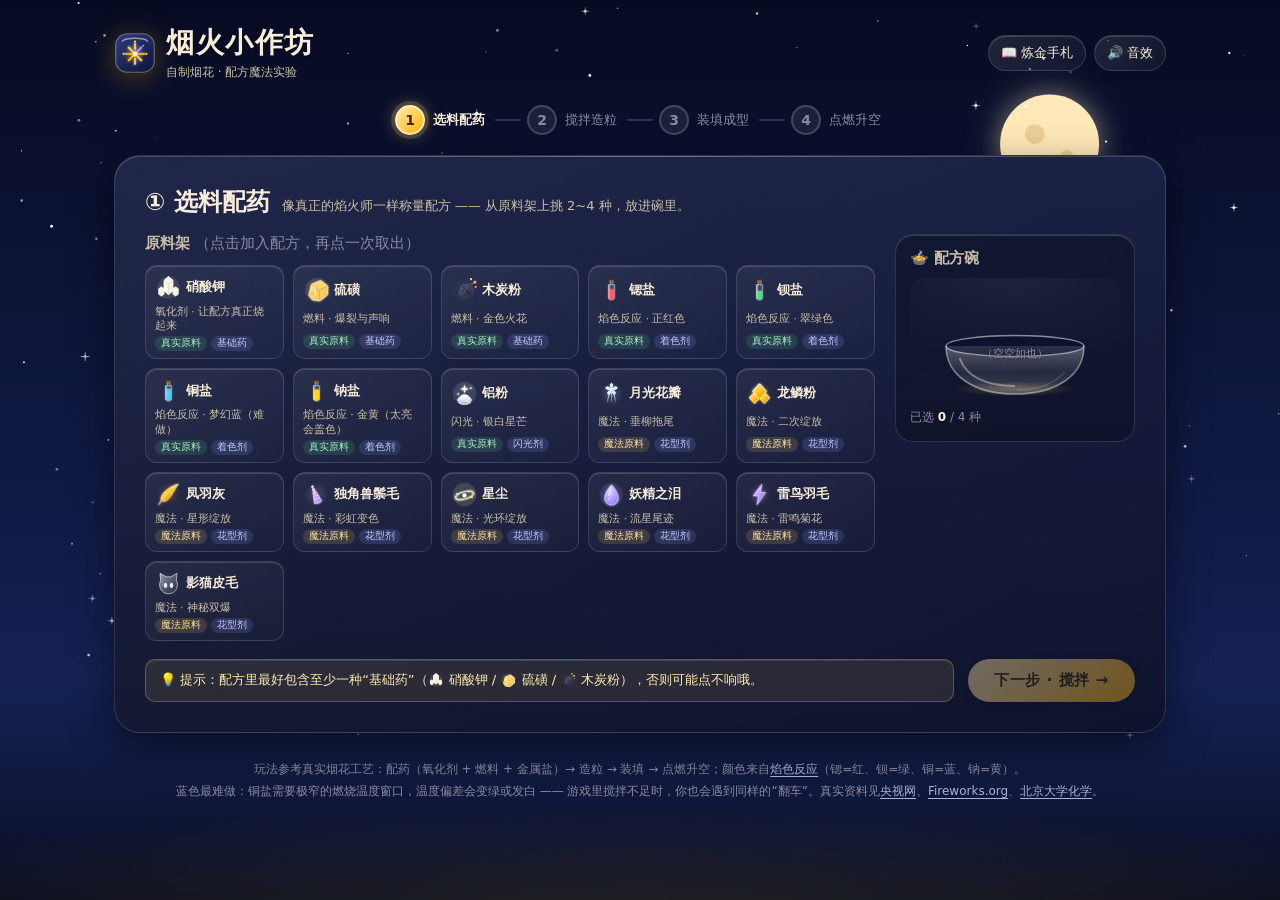
==== 烟火小作坊.html @ 8f247e17 "html" ====
<!doctype html>
<html lang="zh-CN" data-page-node-id="yU3YtHcOBZ41qWaBjAMzIC">
<head data-page-node-id="Epeor1YPKQNkXaCkmoI5Wd">
<meta charset="utf-8" data-page-node-id="G8gzfLt2Y1qrpZLnwgCifE">
<meta name="viewport" content="width=device-width, initial-scale=1, viewport-fit=cover" data-page-node-id="TT1zCrPDz0SHZDVyHWt643">
<title>烟火小作坊 · 自制烟花小游戏</title>
<meta name="description" content="一款二维卡通风的自制烟花小游戏：选原料、搅拌、装填、点燃，看你的配方在夜空绽放。纯前端，无需后端。" data-page-node-id="LWBiTDa9NMurBhktV89BoZ">
<style>
  :root{
    --canvas-bg-0:#070b22;
    --canvas-bg-1:#101a45;
    --canvas-bg-2:#1b2a63;
    --ink:#f7ecd9;
    --ink-dim:#c9bfa8;
    --ink-faint:#8d8aa0;
    --wood-0:#2b2118;
    --wood-1:#3d2f22;
    --wood-2:#4e3c2b;
    --wood-line:#251c14;
    --accent:#ffd166;
    --accent-ink:#3a2a08;
    --danger:#ff5d6c;
    --ok:#51d88a;
    --ring:#ffd166;
    --r-sm:10px;
    --r-md:18px;
    --r-lg:26px;
    /* 夜色琉璃 Night Glass：半透明白边界 + 135° 受光 + 发光语义 */
    --glass-line:rgba(255,255,255,.13);
    --glass-line-strong:rgba(255,255,255,.24);
    --glass-bg:linear-gradient(150deg,rgba(255,255,255,.065),rgba(255,255,255,.015));
    --hl:inset 0 1px 0 rgba(255,255,255,.16);
    --magic:#b388ff;
    --magic-soft:#e0aaff;
    --glow-amber:0 0 22px rgba(255,183,3,.35);
    --shadow-soft:0 8px 24px rgba(0,0,0,.35);
    --shadow-pop:0 14px 40px rgba(0,0,0,.5);
    --font-ui:"PingFang SC","Hiragino Sans GB","Microsoft YaHei","Noto Sans SC",system-ui,-apple-system,"Segoe UI",sans-serif;
    --font-hand:"Comic Sans MS","Chalkboard SE","PingFang SC","Microsoft YaHei",cursive,sans-serif;
    --space-1:8px;
    --space-2:14px;
    --space-3:22px;
    --space-4:34px;
  }
  *{box-sizing:border-box}
  html,body{margin:0;padding:0;overscroll-behavior:none}
  body{
    font-family:var(--font-ui);
    color:var(--ink);
    background:linear-gradient(180deg,var(--canvas-bg-0) 0%,var(--canvas-bg-1) 55%,var(--canvas-bg-2) 100%);
    min-height:100vh;
    min-height:100dvh;
    overflow-x:hidden;
    -webkit-tap-highlight-color:transparent;
  }
  /* 手机端：拖动搅拌/点击卡片时不选中文字、不弹长按菜单 */
  #app,.mix-stage,.mix-zone,.ing-card,.pack-option,.steps,.hud-btn,.btn,.spoon,.bowl-visual{
    -webkit-user-select:none;user-select:none;-webkit-touch-callout:none;
  }
  button{font-family:inherit;cursor:pointer}
  button:focus-visible,a:focus-visible,input:focus-visible{
    outline:3px solid var(--ring);
    outline-offset:2px;
    border-radius:6px;
  }
  :focus:not(:focus-visible){outline:none}

  /* 夜空背景 */
  #sky{
    position:fixed;inset:0;width:100%;height:100%;
    z-index:0;display:block;pointer-events:none;
  }
  .ground{
    position:fixed;left:0;right:0;bottom:0;height:24vh;
    z-index:0;pointer-events:none;
    background:
      radial-gradient(120% 90% at 50% 110%, rgba(255,209,102,.12), transparent 60%),
      linear-gradient(180deg, rgba(6,9,26,0) 0%, rgba(8,11,30,.55) 55%, rgba(5,7,20,.9) 100%);
  }

  #app{
    position:relative;z-index:1;
    min-height:100vh;
    min-height:100dvh;
    display:flex;flex-direction:column;
    max-width:1120px;margin:0 auto;
    padding:max(14px,env(safe-area-inset-top)) clamp(14px,4vw,34px) 60px;
  }

  /* 顶栏 */
  header{
    display:flex;align-items:center;gap:var(--space-2);
    flex-wrap:wrap;
    padding:10px 0 6px;
  }
  .brand{
    display:flex;align-items:center;gap:10px;
    margin-right:auto;
  }
  .brand .logo{
    width:42px;height:42px;flex:none;
    display:grid;place-items:center;
    border-radius:14px;
    /* 辉光是语义：logo 是全页第一强调点，给一枚克制的琥珀环境光 */
    filter:drop-shadow(0 4px 14px rgba(255,183,3,.3));
  }
  .brand .logo svg{width:100%;height:100%;display:block}
  .brand h1{
    margin:0;font-size:clamp(20px,4.4vw,28px);
    letter-spacing:.06em;
    font-weight:800;
    text-shadow:0 2px 0 rgba(0,0,0,.35);
  }
  .brand .sub{
    font-size:12px;color:var(--ink-dim);
    margin-top:2px;
  }
  .hud-btns{display:flex;gap:8px}
  .hud-btn{
    border:1px solid var(--glass-line);
    background:linear-gradient(135deg,rgba(255,255,255,.1),rgba(255,255,255,.04));
    color:var(--ink);
    font-size:13px;
    padding:8px 12px;
    border-radius:999px;
    box-shadow:var(--hl);
    transition:transform .15s ease, background .15s ease;
  }
  .hud-btn:hover{background:linear-gradient(135deg,rgba(255,255,255,.16),rgba(255,255,255,.07))}
  .hud-btn:active{transform:scale(.96)}

  /* 步骤条 */
  .steps{
    display:flex;align-items:center;justify-content:center;
    gap:4px;margin:18px 0 20px;padding:0;list-style:none;
    flex-wrap:wrap;
  }
  .steps li{
    display:flex;align-items:center;gap:8px;
    font-size:13px;color:var(--ink-faint);
    user-select:none;
  }
  .step-dot{
    width:30px;height:30px;border-radius:50%;
    display:grid;place-items:center;
    background:rgba(255,255,255,.08);
    border:2px solid rgba(255,255,255,.18);
    font-size:14px;font-weight:700;
    transition:all .25s ease;
  }
  .steps li .step-label{white-space:nowrap;padding-right:4px}
  .steps li.done .step-dot{background:#3c5f45;border-color:#7fd08a;color:#cff7d6}
  .steps li.done .step-label{color:var(--ink-dim)}
  .steps li.active .step-dot{
    background:linear-gradient(135deg,#ffe9ad,#ffb703);border-color:#fff1c4;color:var(--accent-ink);
    box-shadow:0 0 0 4px rgba(255,209,102,.18),0 0 18px rgba(255,209,102,.4);
  }
  .steps li.active .step-label{color:var(--ink);font-weight:700}
  .step-conn{
    width:26px;height:2px;border-radius:2px;
    background:rgba(255,255,255,.16);margin:0 2px;
  }
  .steps li.done + .step-conn{background:#7fd08a}

  /* 场景 */
  .scene{
    display:none;
    animation:sceneIn .35s ease both;
  }
  .scene.show{display:block}
  @keyframes sceneIn{from{opacity:0;transform:translateY(12px)}to{opacity:1;transform:none}}

  .workbench{
    position:relative;
    /* 夜色琉璃：木纹台面 → 深夜玻璃面板，边界是光不是墨 */
    background:var(--glass-bg),linear-gradient(180deg,#10173c,#0a0f2a);
    border:1px solid var(--glass-line);
    border-radius:var(--r-lg);
    box-shadow:var(--shadow-pop), var(--hl);
    padding:clamp(16px,3vw,30px);
  }
  .workbench::before{
    content:"";position:absolute;left:12px;right:12px;top:0;height:1px;
    background:linear-gradient(90deg,transparent 6%,rgba(255,255,255,.24) 50%,transparent 94%);
  }
  .step-head{
    display:flex;align-items:baseline;gap:12px;flex-wrap:wrap;
    margin-bottom:16px;
  }
  .step-head h2{margin:0;font-size:clamp(18px,3.2vw,24px);font-weight:800}
  .step-head p{margin:0;font-size:13px;color:var(--ink-dim)}

  .panel-note{
    /* 不要用 flex：会把内联的 <b> / <svg class="ico"> 拆成独立 flex 项，整段文字被挤成竖条 */
    display:block;
    background:rgba(255,209,102,.1);
    border:1px solid rgba(255,209,102,.28);
    color:#ffe9b3;border-radius:var(--r-sm);
    box-shadow:inset 0 1px 0 rgba(255,255,255,.1);
    padding:10px 14px;font-size:13px;line-height:1.6;
  }
  .panel-note.warn{background:rgba(255,93,108,.1);border-color:rgba(255,93,108,.35);color:#ffb9c1}
  .panel-note.ok{background:rgba(81,216,138,.1);border-color:rgba(81,216,138,.35);color:#b8f0cf}

  /* 选料 */
  .pick-layout{
    display:grid;gap:20px;
    grid-template-columns:1fr 240px;
    align-items:start;
  }
  .rack h3{margin:0 0 12px;font-size:15px;color:var(--ink-dim);font-weight:600}
  .rack-grid{
    display:grid;gap:9px;
    grid-template-columns:repeat(auto-fill,minmax(138px,1fr));
  }
  /* 原料卡：紧凑三行（图标+名称 / 说明 / 标签），高度约为原来的 2/3 */
  .ing-card{
    position:relative;
    display:grid;
    grid-template-columns:auto minmax(0,1fr);
    grid-template-areas:"emoji name" "desc desc" "tags tags";
    align-items:center;column-gap:4px;row-gap:3px;
    background:var(--glass-bg);
    border:1px solid var(--glass-line);
    border-radius:12px;
    box-shadow:var(--hl);
    padding:8px 9px 7px;
    text-align:left;color:var(--ink);
    transition:transform .15s ease, border-color .15s ease, background .15s ease, box-shadow .2s ease;
  }
  .ing-card:hover{transform:translateY(-2px);border-color:var(--glass-line-strong)}
  .ing-card:active{transform:scale(.97)}
  /* 原料图标（统一风格 SVG，见文末「原料图标集」）
     注意：<svg> 没写宽高会回落到 300×150，所以 .ico 必须自带尺寸 */
  .ico{display:inline-block;width:1.15em;height:1.15em;vertical-align:-.22em;flex:none}
  .ing-card .ing-ico{grid-area:emoji;width:27px;height:27px}
  .ing-card .ing-name{
    grid-area:name;font-weight:700;font-size:13px;line-height:1.25;
    white-space:nowrap;overflow:hidden;text-overflow:ellipsis;
  }
  .ing-card .ing-desc{
    grid-area:desc;font-size:10.5px;color:var(--ink-dim);line-height:1.35;
    display:-webkit-box;-webkit-line-clamp:2;-webkit-box-orient:vertical;overflow:hidden;
  }
  .ing-card .ing-tags{
    grid-area:tags;display:flex;gap:4px;flex-wrap:nowrap;
    overflow:hidden;margin-top:1px;
  }
  .tag{
    font-size:9.5px;padding:1px 6px;border-radius:999px;white-space:nowrap;
    background:rgba(255,255,255,.1);color:var(--ink-dim);
  }
  .tag.real{background:rgba(81,216,138,.15);color:#a9eec4}
  .tag.magic{background:rgba(255,209,102,.14);color:#ffe4a1}
  .tag.type{background:rgba(140,150,255,.16);color:#c6ccff}
  .ing-card.selected{
    border-color:rgba(255,209,102,.65);
    background:linear-gradient(150deg, rgba(255,209,102,.16), rgba(255,209,102,.04));
    box-shadow:0 0 0 1px rgba(255,209,102,.22),0 0 20px rgba(255,209,102,.16),
               inset 0 1px 0 rgba(255,255,255,.18);
  }
  .ing-card .check{
    position:absolute;top:-5px;right:-5px;
    width:17px;height:17px;border-radius:50%;
    display:none;place-items:center;
    background:linear-gradient(135deg,#ffe9ad,#ffb703);color:var(--accent-ink);
    font-size:10px;font-weight:900;
    box-shadow:0 0 0 2px rgba(10,15,40,.9),0 0 10px rgba(255,183,3,.45);
  }
  .ing-card.selected .check{display:grid}
  .ing-card:disabled{opacity:.45;cursor:not-allowed;transform:none!important}

  /* 配方碗 */
  .bowl-panel{
    background:rgba(0,0,0,.25);
    border:1px solid var(--glass-line);
    border-radius:var(--r-md);
    box-shadow:var(--hl);
    padding:14px;
    position:sticky;top:14px;
  }
  .bowl-panel h3{margin:0 0 10px;font-size:15px;color:var(--ink-dim);font-weight:600}
  .bowl-visual{
    height:120px;border-radius:14px;
    display:flex;align-items:flex-end;justify-content:center;
    background:radial-gradient(120% 100% at 50% 0%, rgba(255,255,255,.05), transparent 70%);
  }
  .bowl{
    position:relative;width:150px;height:74px;
  }
  .bowl svg{width:100%;height:100%;display:block}
  /* 用 left/right 撑满碗宽再居中：只写 left:50% 会让元素可用宽度只剩半碗，文字被迫换行 */
  .bowl .mix-display{
    position:absolute;left:0;right:0;top:20px;
    display:flex;gap:2px;flex-wrap:wrap;justify-content:center;align-items:flex-start;
    font-size:20px;line-height:1;z-index:1;filter:drop-shadow(0 1px 2px rgba(0,0,0,.6));
  }
  .bowl .mix-display span{display:inline-block}
  .bowl .mix-display .ico{width:23px;height:23px;vertical-align:middle}
  .bowl .mix-display .empty-txt{font-size:11px;color:var(--ink-faint);width:100%;text-align:center;padding-top:4px}
  /* 投料动画：原料从上方落进碗里 */
  @keyframes dropIn{
    0%{transform:translateY(-30px) scale(.45) rotate(-16deg);opacity:0}
    55%{transform:translateY(2px) scale(1.22) rotate(6deg);opacity:1}
    100%{transform:translateY(0) scale(1) rotate(0)}
  }
  @keyframes bowlBump{
    0%{transform:scale(1)}
    35%{transform:scale(1.055)}
    100%{transform:scale(1)}
  }
  .bowl .mix-display span.drop{animation:dropIn .42s cubic-bezier(.22,.9,.32,1.3) both}
  .bowl.bump{animation:bowlBump .34s ease-out}
  .bowl-panel .bowl-hint small{display:none}
  .bowl-panel .bowl-hint{font-size:12px;color:var(--ink-faint);margin-top:10px;line-height:1.6}
  .bowl-panel .count{font-weight:700;color:var(--ink)}

  .next-bar{
    display:flex;align-items:center;gap:14px;flex-wrap:wrap;
    margin-top:18px;
  }
  .next-bar .panel-note{flex:1;min-width:220px;margin:0}
  .btn{
    border:none;border-radius:999px;
    padding:12px 26px;font-size:15px;font-weight:800;
    color:var(--accent-ink);
    background:linear-gradient(135deg,#ffe9ad,#ffd166 45%,#ffb703);
    box-shadow:var(--glow-amber),0 6px 18px rgba(0,0,0,.35),
               inset 0 1px 0 rgba(255,255,255,.55),inset 0 -2px 6px rgba(122,79,0,.22);
    transition:transform .12s ease, box-shadow .18s ease, filter .15s ease;
    letter-spacing:.04em;
  }
  .btn:hover{filter:brightness(1.06);box-shadow:0 0 30px rgba(255,183,3,.48),0 6px 18px rgba(0,0,0,.35),inset 0 1px 0 rgba(255,255,255,.55),inset 0 -2px 6px rgba(122,79,0,.22)}
  .btn:active{transform:translateY(1px) scale(.98);box-shadow:0 0 12px rgba(255,183,3,.3),0 3px 10px rgba(0,0,0,.35),inset 0 1px 0 rgba(255,255,255,.55)}
  .btn:disabled{opacity:.4;cursor:not-allowed;transform:none;box-shadow:0 3px 10px rgba(0,0,0,.3)}
  .btn.ghost{
    background:linear-gradient(135deg,rgba(255,255,255,.12),rgba(255,255,255,.04));
    color:var(--ink);
    box-shadow:var(--hl);border:1px solid var(--glass-line-strong);
  }
  .btn.ghost:hover{background:linear-gradient(135deg,rgba(255,255,255,.16),rgba(255,255,255,.07))}
  .btn.small{padding:9px 18px;font-size:13px}
  .btn.danger{background:linear-gradient(135deg,#ff8a96,#ff5d6c);box-shadow:0 0 18px rgba(255,93,108,.35),0 6px 16px rgba(0,0,0,.3),inset 0 1px 0 rgba(255,255,255,.4);color:#fff}
  .btn.danger:active{box-shadow:0 0 10px rgba(255,93,108,.28),0 3px 8px rgba(0,0,0,.3),inset 0 1px 0 rgba(255,255,255,.4)}

  /* 搅拌 */
  .mix-layout{
    display:grid;gap:20px;
    grid-template-columns:1fr 300px;
    align-items:center;
  }
  .mix-stage{
    position:relative;touch-action:none;
    user-select:none;-webkit-user-select:none;
    background:radial-gradient(120% 90% at 50% 20%, rgba(255,255,255,.05), transparent 70%);
    border-radius:var(--r-lg);
    min-height:330px;
    display:flex;align-items:center;justify-content:center;
  }
  .mix-stage .big-bowl{
    position:relative;width:min(300px,70vw);height:200px;
  }
  .big-bowl > svg{width:100%;height:100%;display:block}
  .big-bowl .mix-zone{
    position:absolute;left:50%;top:52px;transform:translateX(-50%);
    width:120px;height:74px;z-index:1;
    display:flex;align-items:center;justify-content:center;
    font-size:34px;letter-spacing:2px;
    filter:drop-shadow(0 2px 3px rgba(0,0,0,.5));
    will-change:transform;
  }
  .spoon{
    position:absolute;left:50%;top:56px;
    width:56px;height:56px;margin-left:-28px;margin-top:-28px;
    z-index:2;pointer-events:none;
    transform-origin:50% 80%;
    filter:drop-shadow(0 3px 3px rgba(0,0,0,.4));
    will-change:transform;
  }
  .mix-progress{
    position:absolute;right:18px;bottom:18px;
    display:flex;flex-direction:column;align-items:center;gap:4px;
  }
  .progress-ring{position:relative;width:88px;height:88px}
  .progress-ring svg{width:100%;height:100%;transform:rotate(-90deg)}
  .progress-ring .ring-bg{fill:none;stroke:rgba(255,255,255,.14);stroke-width:9}
  .progress-ring .ring-fg{
    fill:none;stroke:var(--accent);stroke-width:9;stroke-linecap:round;
    stroke-dasharray:251.3;stroke-dashoffset:251.3;
    transition:stroke-dashoffset .1s linear;
  }
  .progress-ring .ring-pct{
    position:absolute;inset:0;display:grid;place-items:center;
    font-size:16px;font-weight:800;
  }
  .mix-status{
    font-size:13px;color:var(--ink-dim);text-align:center;
    max-width:240px;line-height:1.6;
  }
  .mix-status strong{color:var(--accent)}
  .mix-side h3{margin:0 0 8px;font-size:16px}
  .mix-side .recipe-list{list-style:none;padding:0;margin:0 0 14px;display:flex;flex-direction:column;gap:6px}
  .mix-side .recipe-list li{
    display:flex;align-items:center;gap:8px;
    background:rgba(255,255,255,.06);
    border-radius:var(--r-sm);
    padding:8px 12px;font-size:13px;
  }
  .mix-side .recipe-list .r-ico{width:19px;height:19px}
  .mix-tip{font-size:12.5px;color:var(--ink-faint);line-height:1.7}
  .mix-tip b{color:var(--ink-dim)}

  /* 装填 */
  .pack-layout{
    display:grid;gap:24px;
    grid-template-columns:210px 1fr;
    align-items:center;
  }
  .pack-stage{
    background:rgba(0,0,0,.25);
    border:1px solid var(--glass-line);
    border-radius:var(--r-md);
    box-shadow:var(--hl);
    padding:16px;
    display:flex;flex-direction:column;align-items:center;gap:8px;
  }
  .pack-stage h3{margin:0;font-size:15px;color:var(--ink-dim)}
  /* 烟花筒：SVG 精绘（细长比例 + 纸质光影 + 金箍 + 开口内壁） */
  .tube-wrap{
    position:relative;width:96px;height:245px;margin:4px 0 10px;
  }
  .tube{position:absolute;inset:0}
  .tube svg{width:100%;height:100%;display:block;overflow:visible}
  /* 引线顶端火花 */
  .tube .spark{transform-box:fill-box;transform-origin:50% 50%;opacity:.9}
  @keyframes sparkPulse{0%,100%{opacity:.45;transform:scale(.8)}50%{opacity:1;transform:scale(1.2)}}
  #step-launch.firing .tube .spark{animation:sparkPulse .32s ease-in-out infinite}
  /* 装填后，筒口浮现星体 */
  .tube .load{opacity:0;transform:translateY(-10px);transition:opacity .5s ease .1s, transform .5s cubic-bezier(.34,1.3,.64,1) .1s}
  .pack-stage.packed .tube .load{opacity:1;transform:translateY(0)}
  .pack-stage .packed-mark{
    font-size:13px;color:var(--ok);font-weight:700;
    opacity:0;transition:opacity .3s ease;
  }
  .pack-stage.packed .packed-mark{opacity:1}
  .pack-options{display:flex;flex-direction:column;gap:12px}
  .pack-option{
    display:flex;gap:12px;align-items:flex-start;
    background:var(--glass-bg);
    border:1px solid var(--glass-line);
    border-radius:var(--r-md);
    padding:12px 14px;text-align:left;color:var(--ink);
    transition:border-color .15s ease, background .15s ease, box-shadow .2s ease;
  }
  .pack-option:hover{border-color:var(--glass-line-strong)}
  .pack-option.sel{
    border-color:rgba(255,209,102,.65);
    background:linear-gradient(150deg, rgba(255,209,102,.14), rgba(255,209,102,.03));
    box-shadow:0 0 0 1px rgba(255,209,102,.2),0 0 18px rgba(255,209,102,.14),var(--hl);
  }
  .pack-option .po-emoji{font-size:24px}
  .pack-option .po-title{font-weight:800;font-size:14px;display:block}
  .pack-option .po-desc{font-size:12px;color:var(--ink-dim);margin-top:3px;line-height:1.5}
  .pack-option .po-tag{
    display:inline-block;margin-left:8px;font-size:10.5px;padding:1px 7px;border-radius:999px;
    background:rgba(255,209,102,.2);color:#ffe4a1;
  }

  /* 点燃 · 沉浸式夜空 */
  #step-launch{position:relative;overflow:hidden;min-height:420px;background:transparent}
  .riverside{position:absolute;inset:0;z-index:0}
  .riverside svg{width:100%;height:100%;display:block}
  .launch-hint{
    position:absolute;top:max(18px,env(safe-area-inset-top));left:0;right:0;
    text-align:center;z-index:3;
    font-size:13px;color:rgba(247,236,217,.8);
    text-shadow:0 1px 6px rgba(0,0,0,.7);
    pointer-events:none;letter-spacing:.03em;
  }
  .launch-tube{
    position:absolute;left:50%;bottom:calc(11vh + 14px);transform:translateX(-50%);
    width:100px;height:254px;z-index:2;
    transform-origin:50% 100%;
    transition:transform .3s ease;
  }
  .launch-tube .muzzle-glow{
    position:absolute;top:-3.3%;left:50%;transform:translateX(-50%);
    width:69%;height:18%;border-radius:50%;
    background:radial-gradient(circle, rgba(255,240,180,.95), rgba(255,170,60,.55) 55%, transparent 75%);
    opacity:0;transition:opacity .15s ease;
    filter:blur(2px);z-index:1;
  }
  #step-launch.firing .muzzle-glow{opacity:1;animation:muzzlePulse .12s linear infinite alternate}
  @keyframes muzzlePulse{from{transform:translateX(-50%) scale(1)}to{transform:translateX(-50%) scale(1.25)}}
  #step-launch.firing .launch-tube{transform:translate(-50%,4px) rotate(-1.5deg)}
  .launch-controls{
    position:absolute;left:50%;bottom:max(20px,env(safe-area-inset-bottom));
    transform:translateX(-50%);z-index:3;
    display:flex;gap:12px;align-items:center;
    transition:opacity .25s ease;
  }
  #step-launch.firing .launch-controls{opacity:0;pointer-events:none}
  /* 结果卡浮层：放完后从底部浮出，不遮挡夜空主体
     注意 overflow 必须保持 visible —— 否则 top:-14px 的 ribbon 会被滚动容器按 padding box 剪掉一半；
     真正的滚动交给内层 .card-body。 */
  #step-launch .card{
    position:absolute;left:50%;bottom:calc(18px + env(safe-area-inset-bottom));
    transform:translateX(-50%);
    width:min(600px,calc(100vw - 28px));
    max-height:calc(100dvh - 44px);
    display:flex;flex-direction:column;
    overflow:visible;
    z-index:6;margin:0;padding:20px;
    animation:cardUp .4s ease both;
  }
  /* hidden 属性必须真的生效：上面 .card 的 display:flex 会盖掉 UA 默认的 [hidden]{display:none}，
     否则第 4 步「点燃」之前就会浮出一张空白结果卡，正好压住点燃按钮（实测 elementFromPoint 命中 card-body）。 */
  #step-launch .card[hidden]{display:none}
  #step-launch .card .card-body{
    min-height:0;
    overflow-y:auto;overflow-x:hidden;
    -webkit-overflow-scrolling:touch;
    overscroll-behavior:contain;
  }
  #step-launch .card .fx-name{font-size:clamp(26px,4.5vw,38px)}
  @keyframes cardUp{from{opacity:0;transform:translate(-50%,18px)}to{opacity:1;transform:translate(-50%,0)}}
  /* 沉浸模式：隐藏顶栏、步骤条与页脚，点燃场景铺满全屏 */
  body.immersive header,body.immersive .steps,body.immersive .footer-note{display:none}
  body.immersive #app{max-width:none;padding:0}
  body.immersive #step-launch{position:fixed;inset:0;border-radius:0;z-index:5;min-height:0}
  @media (max-height:560px){
    .launch-tube{width:78px;height:198px;bottom:calc(6vh + 60px)}
    #step-launch .card{padding:16px}
    .launch-controls{bottom:max(10px,env(safe-area-inset-bottom))}
    .launch-controls .btn{padding:9px 16px;font-size:13px}
  }

  /* 配方卡：夜色琉璃 —— 玻璃表面 + 半透明白边 + 顶部 1px 高光线 */
  .card{
    position:relative;
    background:var(--glass-bg),linear-gradient(180deg,#141b42,#0c1128);
    border:1px solid rgba(255,255,255,.15);
    border-radius:var(--r-lg);
    padding:22px;
    box-shadow:var(--shadow-pop), var(--hl);
    color:var(--ink);
  }
  .card::before{
    content:"";position:absolute;left:14px;right:14px;top:0;height:1px;
    background:linear-gradient(90deg,transparent 6%,rgba(255,255,255,.28) 50%,transparent 94%);
    pointer-events:none;
  }
  .card .ribbon{
    position:absolute;top:-14px;left:50%;transform:translateX(-50%);
    background:linear-gradient(135deg,#ffe9ad,#ffd166 45%,#ffb703);
    color:var(--accent-ink);
    font-size:13px;font-weight:800;
    padding:7px 22px;border-radius:999px;
    box-shadow:0 0 16px rgba(255,183,3,.45),0 4px 12px rgba(0,0,0,.35),inset 0 1px 0 rgba(255,255,255,.55);
    white-space:nowrap;
  }
  .card .fx-name{
    font-family:var(--font-hand);
    font-size:clamp(28px,5vw,42px);
    margin:16px 0 6px;text-align:center;letter-spacing:.04em;
    background:linear-gradient(120deg,#ffd166,#ff9f1c,#ff5d8f,#b388ff,#4cc9f0);
    -webkit-background-clip:text;background-clip:text;
    -webkit-text-fill-color:transparent;color:transparent;
  }
  .card .fx-sub{text-align:center;color:var(--ink-dim);font-size:14px;margin-bottom:14px}
  .card .fx-stats{
    display:grid;gap:8px;grid-template-columns:repeat(auto-fit,minmax(120px,1fr));
    margin:14px 0;
  }
  .fx-stat{
    background:rgba(255,255,255,.06);border-radius:var(--r-sm);
    padding:10px;text-align:center;
  }
  .fx-stat .fs-k{font-size:11px;color:var(--ink-faint)}
  .fx-stat .fs-v{font-size:16px;font-weight:800;margin-top:3px}
  .card .fx-note{
    font-size:13px;color:var(--ink-dim);line-height:1.7;
    background:rgba(255,255,255,.05);
    border-left:3px solid var(--accent);
    border-radius:6px;padding:10px 12px;margin:14px 0;
  }
  .card .fx-actions{display:flex;gap:10px;justify-content:center;flex-wrap:wrap}
  /* 底部原料行：改成可换行的 flex 行，避免「压实 适中」被从中间断成两行；
     分隔符一律绑在内容片段内部（而不是自己当一项），换行时才不会留下孤立的「｜」 */
  .card .fx-ingredients{
    display:flex;flex-wrap:wrap;justify-content:center;align-items:center;
    gap:1px 2px;
    font-size:12px;color:var(--ink-faint);text-align:center;margin-top:14px;line-height:1.7;
  }
  .card .fx-ingredients .fx-ing-seg{white-space:nowrap}
  .card .fx-ingredients .fx-ing-dot{margin:0 5px 0 2px;color:rgba(255,255,255,.22)}
  .card .fx-ingredients .fx-ing-seg.tail{
    border-left:1px solid rgba(255,255,255,.18);
    margin-left:8px;padding-left:9px;
  }
  .card .fx-ingredients .ico{width:17px;height:17px;vertical-align:-.28em;margin-right:1px}
  .panel-note .ico{width:16px;height:16px;vertical-align:-.28em;margin-right:1px}
  .card.fail .fx-name{background:linear-gradient(120deg,#9aa0b0,#5c6270);-webkit-background-clip:text;background-clip:text;-webkit-text-fill-color:transparent;color:transparent}

  /* 弹层 */
  dialog{
    border:1px solid rgba(255,255,255,.15);border-radius:var(--r-lg);
    background:var(--glass-bg),linear-gradient(180deg,#141b42,#0c1128);
    color:var(--ink);
    padding:0;width:min(680px,94vw);
    max-height:86vh;max-height:86dvh;overflow:auto;
    -webkit-overflow-scrolling:touch;
    box-shadow:0 0 44px rgba(179,136,255,.14),var(--shadow-pop);
  }
  dialog::backdrop{background:rgba(4,6,18,.72);backdrop-filter:blur(3px)}
  .dlg-inner{padding:26px clamp(18px,4vw,30px) 24px}
  .dlg-inner h2{margin:0 0 6px;font-size:22px}
  .dlg-inner .dlg-sub{color:var(--ink-dim);font-size:13px;margin-bottom:16px;line-height:1.6}
  .dlg-close{
    float:right;border:none;background:rgba(255,255,255,.08);color:var(--ink);
    width:34px;height:34px;border-radius:50%;font-size:16px;margin:-6px -6px 0 0;
  }
  .dlg-close:hover{background:rgba(255,255,255,.18)}
  .journal-grid{display:grid;gap:10px;grid-template-columns:repeat(auto-fill,minmax(150px,1fr))}
  .journal-item{
    background:rgba(255,255,255,.05);border:1px solid rgba(255,255,255,.1);
    border-radius:var(--r-sm);padding:10px;
  }
  .journal-item .j-head{display:flex;align-items:center;gap:8px;font-weight:800;font-size:14px}
  .journal-item .j-head .j-ico{width:24px;height:24px}
  .journal-item .j-fact{font-size:11.5px;color:var(--ink-dim);line-height:1.55;margin-top:6px}
  .journal-item .j-type{font-size:10px;margin-top:6px;display:inline-block}
  .journal-note{
    margin-top:16px;font-size:12px;color:var(--ink-faint);line-height:1.8;
    border-top:1px solid rgba(255,255,255,.12);padding-top:14px;
  }
  .journal-note a{color:var(--accent);text-decoration:underline;text-underline-offset:3px}
  .journal-note a:visited{color:#e6b45a}

  .footer-note{
    text-align:center;color:var(--ink-faint);font-size:12px;
    margin-top:26px;line-height:1.8;
  }
  .footer-note a{color:#a9b3d9;text-decoration:underline;text-underline-offset:3px}

  /* ============ 移动端适配 ============ */
  @media (max-width:820px){
    .pick-layout,.mix-layout,.pack-layout{grid-template-columns:1fr}
    .bowl-panel{position:static}
    /* 手机上搅拌碗优先：说明与配方列表沉到下方，避免手指要操作时碗在屏幕外 */
    .mix-layout .mix-stage{order:-1}
    .mix-layout .mix-side{order:0}
  }
  @media (max-width:640px){
    #app{padding-left:12px;padding-right:12px;padding-bottom:32px}
    /* 顶栏压成一行，把垂直空间让给游戏本体 */
    header{padding:2px 0;gap:8px;flex-wrap:nowrap}
    .brand{gap:8px;min-width:0}
    .brand .logo{width:34px;height:34px;border-radius:11px}
    .brand h1{font-size:17px;letter-spacing:.03em}
    .brand .sub{display:none}
    .hud-btns{gap:6px;flex:none}
    .hud-btn{padding:9px 11px;font-size:12px;white-space:nowrap}
    /* 步骤条收紧 */
    .steps{margin:10px 0 12px;gap:2px}
    .steps .step-label{display:none}
    .step-dot{width:26px;height:26px;font-size:12px;border-width:2px}
    .step-conn{width:14px}
    /* 标题与说明收紧 */
    .step-head{flex-direction:column;align-items:flex-start;gap:3px;margin-bottom:10px}
    .step-head h2{font-size:16px}
    .step-head p{font-size:12px;line-height:1.5}
    .workbench{padding:12px;border-radius:var(--r-md)}
    /* 按钮：文字不换行、触控够大、自动均分 */
    .btn{padding:12px 18px;font-size:14px;white-space:nowrap;letter-spacing:.02em}
    .btn.small{padding:9px 14px;font-size:12.5px}
    .next-bar{gap:10px;margin-top:12px;align-items:stretch}
    .next-bar .panel-note{flex:1 1 100%;min-width:0;font-size:12px;padding:9px 12px}
    .next-bar .btn{flex:1 1 auto;min-width:0;display:flex;justify-content:center}
    /* 选料：原料架三列紧凑卡 */
    .rack h3{font-size:13.5px;margin-bottom:8px}
    .rack h3 span{display:none}
    .rack-grid{grid-template-columns:repeat(3,1fr);gap:7px}
    .ing-card{
      display:grid;grid-template-columns:1fr;justify-items:center;
      column-gap:0;row-gap:3px;
      padding:8px 6px 7px;border-radius:11px;
    }
    .ing-card .ing-ico{width:25px;height:25px}
    .ing-card .ing-name{font-size:12px;text-align:center;padding-right:0}
    .ing-card .ing-desc{font-size:10px;line-height:1.35;text-align:center;-webkit-line-clamp:2}
    .ing-card .ing-tags{justify-content:center;gap:3px}
    .ing-card .tag{font-size:9px;padding:1px 5px}
    .ing-card .check{width:16px;height:16px;font-size:9px}
    /* 选料：碗吸附在底部，投料后能直接看到原料落进碗里 */
    .pick-layout{display:block}
    .bowl-panel{
      position:sticky;bottom:8px;z-index:6;
      margin-top:12px;padding:8px 12px 7px;
      display:flex;align-items:center;gap:11px;
      background:linear-gradient(180deg,rgba(16,23,60,.96),rgba(9,13,34,.99));
      border:1px solid rgba(255,209,102,.35);
      border-radius:var(--r-md);
      box-shadow:0 0 24px rgba(255,183,3,.14),0 -8px 26px rgba(0,0,0,.55),
                 inset 0 1px 0 rgba(255,255,255,.14);
    }
    .bowl-panel h3{display:none}
    .bowl-panel .bowl-visual{flex:none;height:auto;background:none;display:block}
    .bowl-panel .bowl{width:112px;height:56px}
    .bowl-panel .bowl .mix-display{top:16px;gap:1px;font-size:16px}
    .bowl-panel .bowl .mix-display .ico{width:19px;height:19px}
    .bowl-panel .bowl .mix-display .empty-txt{font-size:10.5px;padding-top:1px}
    .bowl-panel .bowl-hint{margin-top:0;flex:1;min-width:0;font-size:12.5px;line-height:1.45;white-space:normal}
    .bowl-panel .bowl-hint .hint-sub{display:block;font-size:10.5px;color:var(--ink-faint);margin-top:1px}
    /* 搅拌：碗在上、进度条在下，操作时两者都在视口内 */
    .mix-stage{flex-direction:column;justify-content:center;gap:10px;min-height:0;padding:14px 12px 12px}
    .mix-stage .big-bowl{width:min(248px,64vw);height:176px}
    .big-bowl .mix-zone{top:46px;font-size:30px}
    .spoon{top:49px;width:50px;height:50px;margin-left:-25px;margin-top:-25px}
    .mix-progress{position:static;flex-direction:row;align-items:center;gap:12px;width:100%;justify-content:center}
    .progress-ring{width:62px;height:62px}
    .progress-ring .ring-pct{font-size:14px}
    .mix-status{flex:1;max-width:none;text-align:left;font-size:12px;line-height:1.55}
    .mix-side h3{font-size:14px}
    .mix-side .recipe-list{gap:5px}
    .mix-side .recipe-list li{padding:7px 10px;font-size:12.5px}
    .mix-tip{font-size:11.5px}
    /* 装填：筒更小，消除大片空白 */
    .pack-stage{padding:12px 12px 10px;gap:6px}
    .pack-stage h3{font-size:13.5px}
    .tube-wrap{width:64px;height:163px;margin:2px 0 8px}
    .pack-options{gap:9px}
    .pack-option{padding:10px 12px;gap:10px}
    .pack-option .po-emoji{font-size:20px}
    .pack-option .po-title{font-size:13px}
    .pack-option .po-desc{font-size:11.5px}
    /* 点燃 */
    .launch-tube{width:88px;height:224px;bottom:calc(10vh + 12px)}
    .launch-hint{padding:0 18px;font-size:12px;line-height:1.6}
    .launch-controls{gap:10px;width:calc(100% - 24px);justify-content:center;align-items:stretch}
    .launch-controls .btn{flex:1 1 0;min-width:0;padding:12px 10px;font-size:14px;display:flex;justify-content:center}
    /* 结果卡 */
    #step-launch .card{padding:16px 14px}
    #step-launch .card .fx-name{font-size:26px}
    .card .ribbon{font-size:12px;padding:6px 18px}
    .card .fx-stats{grid-template-columns:repeat(3,1fr);gap:6px}
    .fx-stat{padding:8px 4px}
    .fx-stat .fs-k{font-size:10px}
    .fx-stat .fs-v{font-size:14px;margin-top:2px}
    .card .fx-note{font-size:12px;padding:9px 11px}
    .card .fx-ingredients{font-size:11px}
    .card .fx-actions{gap:8px}
    .card .fx-actions .btn{flex:1 1 auto}
    dialog{width:94vw}
    .dlg-inner{padding:20px 16px 18px}
    .journal-grid{grid-template-columns:repeat(auto-fill,minmax(128px,1fr));gap:8px}
  }
  /* 手机横屏 / 矮屏：压缩竖向占位 */
  @media (max-height:520px){
    .mix-stage{min-height:230px;gap:6px}
    .big-bowl{height:160px}
    .big-bowl .mix-zone{top:42px}
    .bowl-visual{height:92px}
    .tube-wrap{width:66px;height:168px}
  }

  /* 结果卡：矮视口（横屏手机 / 小窗口）逐级压缩，尽量一屏看全、不出现滚动 */
  @media (max-height:660px){
    #step-launch .card{padding:15px 15px 13px}
    #step-launch .card .fx-name{font-size:23px;margin:11px 0 4px}
    .card .fx-sub{font-size:13px;margin-bottom:10px}
    .card .fx-stats{margin:10px 0;gap:6px}
    .fx-stat{padding:7px 4px}
    .card .fx-note{font-size:12px;line-height:1.55;padding:8px 10px;margin:10px 0}
    .card .fx-actions{gap:8px}
    .card .fx-actions .btn{padding:10px 16px;font-size:13.5px}
    .card .fx-ingredients{margin-top:9px;font-size:11.5px;line-height:1.5;gap:1px 6px}
    .card .fx-ingredients .ico{width:15px;height:15px}
  }
  @media (max-height:470px){
    #step-launch .card{padding:12px 12px 10px}
    #step-launch .card .fx-name{font-size:21px;margin:8px 0 3px}
    .card .ribbon{font-size:11px;padding:5px 16px;top:-12px}
    .card .fx-sub{font-size:12px;margin-bottom:7px}
    .card .fx-stats{margin:8px 0}
    .card .fx-note{font-size:11.5px;line-height:1.5;padding:7px 9px;margin:8px 0}
    .card .fx-actions .btn{padding:9px 14px;font-size:13px}
    .card .fx-ingredients{margin-top:7px;font-size:11px;line-height:1.45}
  }

  @media print{
    #sky,.ground,header,.hud-btns{display:none!important}
    body{background:#fff;color:#111}
    .workbench{box-shadow:none;border-color:#999;background:#fff}
    .scene{display:block!important}
    .btn,.next-bar{display:none!important}
    .panel-note{border-color:#999;background:#f5f5f5;color:#333}
  }

  @media (prefers-reduced-motion: reduce){
    *{animation:none!important;transition:none!important}
    .scene{animation:none}
  }
</style>
</head>
<body data-page-node-id="GFee7K2GU5TImMos067F6b">
<canvas id="sky" aria-hidden="true" data-page-node-id="ieMFE9xWWyxzxMKyl4Da1C"></canvas>
<div class="ground" aria-hidden="true" data-page-node-id="8gqS5pAKCF5t8zlo2Ufitr"></div>

<div id="app" data-page-node-id="IVXBE9sbdzMs7x1P8ZU2fX">
  <header data-page-node-id="kJXqlO0uJqvPGggCsE1fSE">
    <div class="brand" data-page-node-id="KhTHmcDp9jUQP7HBTPHfsp">
      <div class="logo" aria-hidden="true" data-page-node-id="IBh5CjAG8TKN4FBFCTH0ak"><svg viewBox="0 0 48 48" focusable="false">
          <defs>
            <linearGradient id="lg-tile" x1="0" y1="0" x2="0.85" y2="1">
              <stop offset="0" stop-color="#2e3c7e"/>
              <stop offset="1" stop-color="#0f1640"/>
            </linearGradient>
            <radialGradient id="lg-core" cx="0.5" cy="0.5" r="0.5">
              <stop offset="0" stop-color="#ffffff"/>
              <stop offset="55%" stop-color="#fff6d0"/>
              <stop offset="100%" stop-color="#ffb703"/>
            </radialGradient>
            <filter id="lg-glow" x="-100%" y="-100%" width="300%" height="300%">
              <feGaussianBlur stdDeviation="1.6" result="b"/>
              <feMerge><feMergeNode in="b"/><feMergeNode in="SourceGraphic"/></feMerge>
            </filter>
          </defs>
          <!-- 玻璃砖：左上受光 + 半透明白描边 + 顶部高光 -->
          <rect x="2" y="2" width="44" height="44" rx="13" fill="url(#lg-tile)" stroke="rgba(255,255,255,.32)" stroke-width="1.4"/>
          <path d="M9.5 10.5 C 13 6, 35 6, 38.5 10.5" fill="none" stroke="rgba(255,255,255,.5)" stroke-width="1.5" stroke-linecap="round"/>
          <!-- 烟花芒线：自发光；一道魔法紫点题 -->
          <g filter="url(#lg-glow)" stroke-linecap="round" stroke-width="2.1" fill="none">
            <path d="M24 19.5 V 13.5" stroke="#ffd166"/>
            <path d="M24 30.5 V 36.5" stroke="#ffd166"/>
            <path d="M19.5 25 H 13.5" stroke="#ffb703"/>
            <path d="M28.5 25 H 34.5" stroke="#ffb703"/>
            <path d="M21 21.9 L 16.8 17.7" stroke="#ffd166"/>
            <path d="M27 28.1 L 31.2 32.3" stroke="#ffd166"/>
            <path d="M21 28.1 L 16.8 32.3" stroke="#ffb703"/>
            <path d="M27 21.9 L 31.2 17.7" stroke="#b388ff"/>
          </g>
          <g fill="#ffd166">
            <circle cx="24" cy="11" r="1.3"/><circle cx="37" cy="25" r="1.3"/>
            <circle cx="11" cy="25" r="1.3"/><circle cx="33.4" cy="15.6" r="1.1" fill="#b388ff"/>
          </g>
          <circle cx="24" cy="25" r="3.4" fill="url(#lg-core)" filter="url(#lg-glow)"/>
        </svg></div>
      <div data-page-node-id="sZ8zpdJKpDYTE9y2myQxbM">
        <h1 data-page-node-id="TGlYQhmqrQOVMih21Aq7G7">烟火小作坊</h1>
        <div class="sub" data-page-node-id="wOFANCdAgGITZWZNNPsvDM">自制烟花 · 配方魔法实验</div>
      </div>
    </div>
    <div class="hud-btns" data-page-node-id="VPIFlZnujOAxehYuFtcG25">
      <button type="button" class="hud-btn" id="btnJournal" data-page-node-id="SWj2FzlMVHhqq0NGBhELQI">📖 炼金手札</button>
      <button type="button" class="hud-btn" id="btnSound" aria-pressed="true" data-page-node-id="J3x1cqHVBK8SWyqTjXQwMn">🔊 音效</button>
    </div>
  </header>

  <ol class="steps" aria-label="制作步骤" data-page-node-id="tqXESMIygKFDtBGPKqI4EG">
    <li class="active" data-step="1" data-page-node-id="qE92nH0q0NMFaGghggPaqP">
      <span class="step-dot" data-page-node-id="nXX5VVqOlEg86hdzNgADpt">1</span><span class="step-label" data-page-node-id="PEI4YRPYT9JQgvdzks19ZA">选料配药</span>
    </li>
    <li class="step-conn" aria-hidden="true" data-page-node-id="ECpjCfubqKArFC5f1OBSOA"></li>
    <li data-step="2" data-page-node-id="OcuczjaAfqpHyLeGmLrgit">
      <span class="step-dot" data-page-node-id="CvZFqswUOYjeeADAzJvdy5">2</span><span class="step-label" data-page-node-id="H1SPuUkiF5Ak3jwSMUF78L">搅拌造粒</span>
    </li>
    <li class="step-conn" aria-hidden="true" data-page-node-id="ZifmrX5hwN7klxXA6KCqOL"></li>
    <li data-step="3" data-page-node-id="a8hYW8339QtK2RaHkqKAsg">
      <span class="step-dot" data-page-node-id="XZCytCi2du5nyOlnc5aaO4">3</span><span class="step-label" data-page-node-id="bVrxtdG43E7K3gNlEMFDBY">装填成型</span>
    </li>
    <li class="step-conn" aria-hidden="true" data-page-node-id="KGoLh9HkrXzp8A7JFVRIkd"></li>
    <li data-step="4" data-page-node-id="Cqk4WuXuOVxTe3XEwtvHjK">
      <span class="step-dot" data-page-node-id="sBm5n2sa0kVY1lZzx5W8yg">4</span><span class="step-label" data-page-node-id="AN1uRnVG1FWjJcFrUBPyyh">点燃升空</span>
    </li>
  </ol>

  <main data-page-node-id="Aj007rkYyhZ29Aii3JJ9GB">
    <!-- 步骤 1：选料配药 -->
    <section class="scene show" id="step-pick" aria-labelledby="pickTitle" data-page-node-id="Mm2i6AxCZNNtf2gQiFa8BF">
      <div class="workbench" data-page-node-id="gGMcKJDgw65D2ohpx0lRyZ">
        <div class="step-head" data-page-node-id="tgJn4PdUmBe4BBsf115RNM">
          <h2 id="pickTitle" data-page-node-id="ANEAsngRZJy6O5GHdifB6S">① 选料配药</h2>
          <p data-page-node-id="tcIE9CLzClnJ31isRCunpz">像真正的焰火师一样称量配方 —— 从原料架上挑 2~4 种，放进碗里。</p>
        </div>
        <div class="pick-layout" data-page-node-id="ljdmoodspOlMLeFeCYY2U0">
          <div class="rack" data-page-node-id="KWDcT1vkG6ut3pojpOWlip">
            <h3 data-page-node-id="fov19970pR7EiG0EdZS3xb">原料架 <span style="color:var(--ink-faint);font-weight:400" data-page-node-id="PkykysVlpkvEJmG0MXsovW">（点击加入配方，再点一次取出）</span></h3>
            <div class="rack-grid" id="rack" role="listbox" aria-label="原料列表" data-page-node-id="zO1Gt08nbAeLSrJt1cASiP"></div>
          </div>
          <aside class="bowl-panel" aria-label="配方碗" data-page-node-id="GW4pzoM3QzDiNFnA0k5Dfp">
            <h3 data-page-node-id="Ms26KZFu0lxiUyElPFr7pw">🍲 配方碗</h3>
            <div class="bowl-visual" data-page-node-id="4cpgABlKspi2EIOviJuT4O">
              <div class="bowl" aria-hidden="true" data-page-node-id="XOwIz1H2b5fXLYxhN7ciuq">
                <!-- 夜色琉璃 · 玻璃研钵（小）：左上受光 + 半透明白描边 + 碗底琥珀环境光晕 -->
                <svg viewBox="0 0 150 74" aria-hidden="true" focusable="false">
                  <defs>
                    <linearGradient id="gb1-body" x1="0" y1="0" x2="0" y2="1">
                      <stop offset="0" stop-color="rgba(255,255,255,.30)"/>
                      <stop offset=".55" stop-color="rgba(255,255,255,.09)"/>
                      <stop offset="1" stop-color="rgba(255,255,255,.20)"/>
                    </linearGradient>
                    <radialGradient id="gb1-glow" cx=".5" cy=".5" r=".5">
                      <stop offset="0" stop-color="rgba(255,209,102,.28)"/>
                      <stop offset="1" stop-color="rgba(255,209,102,0)"/>
                    </radialGradient>
                  </defs>
                  <ellipse cx="75" cy="65" rx="62" ry="7.5" fill="url(#gb1-glow)"/>
                  <path d="M6 22 C6 50 32 70 75 70 C118 70 144 50 144 22"
                        fill="url(#gb1-body)" stroke="rgba(255,255,255,.42)" stroke-width="1.6"/>
                  <ellipse cx="75" cy="22" rx="69" ry="10.5" fill="rgba(10,15,42,.55)"
                           stroke="rgba(255,255,255,.5)" stroke-width="1.4"/>
                  <path d="M20 35 C26 52 46 62 74 62" stroke="rgba(255,255,255,.35)"
                        stroke-width="2.2" fill="none" stroke-linecap="round"/>
                  <path d="M78 66 C98 66 114 59 124 49" stroke="rgba(255,255,255,.13)"
                        stroke-width="1.6" fill="none" stroke-linecap="round"/>
                </svg>
                <div class="mix-display" id="bowlMix" data-page-node-id="6nLYUYrXHjXJes0P3Fjbhc"><span class="empty-txt" data-page-node-id="b0xiGlMFFZqUYzRNeR9QNj">（空空如也）</span></div>
              </div>
            </div>
            <div class="bowl-hint" id="bowlHint">已选 <span class="count" id="bowlCount">0</span> / 4 种<small class="hint-sub">点原料投入碗中 · 再点一次取出</small></div>
          </aside>
        </div>
        <div class="next-bar" data-page-node-id="3GVjuE5U7YBFDZdJGYte4x">
          <div class="panel-note" id="pickNote">💡 提示：配方里最好包含至少一种“基础药”（<svg class="ico" viewBox="0 0 64 64" aria-hidden="true"><use href="#ic-saltpeter"/></svg> 硝酸钾 / <svg class="ico" viewBox="0 0 64 64" aria-hidden="true"><use href="#ic-sulfur"/></svg> 硫磺 / <svg class="ico" viewBox="0 0 64 64" aria-hidden="true"><use href="#ic-charcoal"/></svg> 木炭粉），否则可能点不响哦。</div>
          <button type="button" class="btn" id="btnToMix" disabled data-page-node-id="IZyDl2J2UkcWodXXUP3wYr">下一步 · 搅拌 →</button>
        </div>
      </div>
    </section>

    <!-- 步骤 2：搅拌造粒 -->
    <section class="scene" id="step-mix" aria-labelledby="mixTitle" hidden data-page-node-id="bvWQEWQ7DzNJKucoEWBEFX">
      <div class="workbench" data-page-node-id="zO6gZtGb6QUIelskCIZ6ok">
        <div class="step-head" data-page-node-id="mGXlbtB0MPBVLjxlhteUXh">
          <h2 id="mixTitle" data-page-node-id="UGHFQjeACjuSzRtwMnQ0sr">② 搅拌造粒</h2>
          <p data-page-node-id="zvmZg7vEqpn34MsxZhekFv">按住搅拌棒，在碗里左右来回搅拌。来回次数决定配方的“火候”—— 拌得太少不均匀，拌过头会出意外。</p>
        </div>
        <div class="mix-layout" data-page-node-id="b3vMlAG1Uswq76Z8UBEiDD">
          <div class="mix-stage" id="mixStage" data-page-node-id="ZoEBvwCztIKzqBLdod5sWX">
            <div class="big-bowl" id="bigBowl" aria-hidden="true" data-page-node-id="4Mu05KwwAHZ0l0NjqrUQDI">
              <!-- 夜色琉璃 · 玻璃研钵（大）：与第一步小碗同一画法，尺寸 ×2 -->
              <svg viewBox="0 0 300 200" aria-hidden="true" focusable="false">
                <defs>
                  <linearGradient id="gb2-body" x1="0" y1="0" x2="0" y2="1">
                    <stop offset="0" stop-color="rgba(255,255,255,.30)"/>
                    <stop offset=".55" stop-color="rgba(255,255,255,.09)"/>
                    <stop offset="1" stop-color="rgba(255,255,255,.20)"/>
                  </linearGradient>
                  <radialGradient id="gb2-glow" cx=".5" cy=".5" r=".5">
                    <stop offset="0" stop-color="rgba(255,209,102,.26)"/>
                    <stop offset="1" stop-color="rgba(255,209,102,0)"/>
                  </radialGradient>
                </defs>
                <ellipse cx="150" cy="178" rx="124" ry="11" fill="url(#gb2-glow)"/>
                <path d="M10 49 C10 100 62 192 150 192 C238 192 290 100 290 49"
                      fill="url(#gb2-body)" stroke="rgba(255,255,255,.42)" stroke-width="2"/>
                <ellipse cx="150" cy="49" rx="140" ry="20" fill="rgba(10,15,42,.55)"
                         stroke="rgba(255,255,255,.5)" stroke-width="1.8"/>
                <path d="M40 70 C52 108 90 124 148 124" stroke="rgba(255,255,255,.32)"
                      stroke-width="3.2" fill="none" stroke-linecap="round"/>
                <path d="M155 180 C190 180 220 168 238 146" stroke="rgba(255,255,255,.13)"
                      stroke-width="2.2" fill="none" stroke-linecap="round"/>
              </svg>
              <div class="mix-zone" id="mixZone" data-page-node-id="kFKezjGYBmWSe1myDUKQQl"></div>
            </div>
            <svg class="spoon" id="spoon" viewBox="0 0 56 56" aria-hidden="true" data-page-node-id="FpaPLApESxcWz7F9xLZn8V">
              <defs>
                <linearGradient id="sp-glass" x1="0" y1="0" x2="1" y2="0">
                  <stop offset="0" stop-color="rgba(255,255,255,.55)"/>
                  <stop offset=".5" stop-color="rgba(255,255,255,.15)"/>
                  <stop offset="1" stop-color="rgba(255,255,255,.35)"/>
                </linearGradient>
                <filter id="sp-glow" x="-100%" y="-100%" width="300%" height="300%">
                  <feGaussianBlur stdDeviation="1.5" result="b"/>
                  <feMerge><feMergeNode in="b"/><feMergeNode in="SourceGraphic"/></feMerge>
                </filter>
              </defs>
              <!-- 水晶搅拌棒：玻璃桨叶 + 高光弧 + 琥珀握珠（自发光） -->
              <ellipse cx="28" cy="13" rx="12" ry="8" fill="url(#sp-glass)" stroke="rgba(255,255,255,.6)" stroke-width="1.5"/>
              <path d="M20 10.5 C23 7.5 33 7.5 36 10.5" stroke="rgba(255,255,255,.7)" stroke-width="1.3" fill="none" stroke-linecap="round"/>
              <path d="M28 20 V44" stroke="rgba(255,255,255,.5)" stroke-width="4.5" stroke-linecap="round"/>
              <path d="M28 21 V43" stroke="rgba(255,255,255,.85)" stroke-width="1.4" stroke-linecap="round"/>
              <g filter="url(#sp-glow)">
                <circle cx="28" cy="47.5" r="3.6" fill="#ffd166"/>
                <circle cx="27" cy="46.4" r="1.2" fill="#fffbe8"/>
              </g>
            </svg>
            <div class="mix-progress" aria-hidden="true" data-page-node-id="S3lPXDeahBCx0TWtaiC7Nn">
              <div class="progress-ring" data-page-node-id="f1Cl5QHcUxMfoD0ABSXjQH">
                <svg width="88" height="88" viewBox="0 0 88 88" aria-hidden="true" data-page-node-id="EjS1ueEI7BXMrsAiQ1mxAZ">
                  <circle class="ring-bg" cx="44" cy="44" r="40" data-page-node-id="9viDmB1v5HNvW0cuZzdwzn"></circle>
                  <circle class="ring-fg" id="ringFg" cx="44" cy="44" r="40" data-page-node-id="P7UMMMpdUc0BvmbIfJjBd5"></circle>
                </svg>
                <div class="ring-pct" id="mixPct" data-page-node-id="KJQU3cUDSmJUqEIfmXXZci">0</div>
              </div>
              <div class="mix-status" id="mixStatus" data-page-node-id="HLIqEHzB0z1aw10jUCxL7G">👈👉 按住搅拌棒左右来回搅拌</div>
            </div>
          </div>
          <aside class="mix-side" aria-label="当前配方" data-page-node-id="j6Hysf3oWuJUalcins2YkF">
            <h3 data-page-node-id="WIacHHSymFGtoIKloZENlE">🧾 当前配方</h3>
            <ul class="recipe-list" id="mixRecipe" data-page-node-id="7NZdHZGv0KIIFLiHzBGHeC"></ul>
            <p class="mix-tip" data-page-node-id="ApvaGV04A9DSONGUh65W0g">
              真实烟花里，这一步叫<b data-page-node-id="vC3Fsdr71MJTk3JfbkFAw6">造粒</b>：把混合粉加水揉成湿团，再压成一颗颗“星体”。<br data-page-node-id="MoA1M0VXph7sKKFscYh1Cj">
              火候提示：<b style="color:#7fd08a" data-page-node-id="02WfHAjkFiQB9cLdyQcb0W">1~3 个完整来回</b>为最佳区间（40~115°）；不足 <b style="color:#ffb9c1" data-page-node-id="ecWSaVJWHSaBbc2teOQ3rn">1 个来回</b>拌不匀，超过约 <b style="color:#ffb9c1" data-page-node-id="1EK92mSDEy9sWZpNV7ZUwE">3 个半来回</b>（135°）会触发神秘效果。
            </p>
          </aside>
        </div>
        <div class="next-bar" data-page-node-id="pUD0LUzoVbC9FT1SVxdPOQ">
          <div class="panel-note" id="mixNote" data-page-node-id="Dz17J6UN5ino5HepZeM7jX">⏳ 搅拌进度会实时显示在碗的右下角。</div>
          <button type="button" class="btn ghost" id="btnBack1" data-page-node-id="ne4DYTdlogMNqRbc4xjFhS">← 重新选料</button>
          <button type="button" class="btn" id="btnToPack" disabled data-page-node-id="D4mYksw48HCFTc9nhjbXAC">完成搅拌 · 装填 →</button>
        </div>
      </div>
    </section>

    <!-- 步骤 3：装填成型 -->
    <section class="scene" id="step-pack" aria-labelledby="packTitle" hidden data-page-node-id="EZ9nyPiP05kk8a6SFMaJGG">
      <div class="workbench" data-page-node-id="kVr2zO7mfC1dLsTii5na22">
        <div class="step-head" data-page-node-id="Qlp7EDBItwWsYdio9AaizN">
          <h2 id="packTitle" data-page-node-id="sYFyLjG3qARA1GSFJ3k53B">③ 装填成型</h2>
          <p data-page-node-id="CmJo5sRxtvQzFLt7gHcZx1">把拌好的“星体”装进琉璃筒，选择压实程度 —— 松紧会影响爆裂的半径与密度。</p>
        </div>
        <div class="pack-layout" data-page-node-id="LRePX0A8oi2y9eI0QFab2P">
          <div class="pack-stage" id="packStage" data-page-node-id="PXF5MJAqYG12LuzkSNfShc">
            <h3 data-page-node-id="wRh7ICxjx04NoOoaGIPhZz">烟花筒</h3>
            <div class="tube-wrap" aria-hidden="true" data-page-node-id="zyzhPB9dzjDdfpltuSPH33">
              <div class="tube" data-page-node-id="nPcKLpUN8wS3aV9RhwNoOU">
                <svg viewBox="0 0 92 234" preserveAspectRatio="xMidYMid meet" aria-hidden="true" focusable="false">
                  <!-- 夜色琉璃 · 琉璃烟花筒：玻璃筒体 + 发光双环 + 筒内夜色；筒口几何 (y=30,rx=30) 不可动 -->
                  <defs>
                    <linearGradient id="tg-body" x1="0" y1="0" x2="1" y2="0">
                      <stop offset="0" stop-color="rgba(255,255,255,.05)"/>
                      <stop offset=".1" stop-color="rgba(255,255,255,.30)"/>
                      <stop offset=".28" stop-color="rgba(255,255,255,.07)"/>
                      <stop offset=".82" stop-color="rgba(255,255,255,.04)"/>
                      <stop offset="1" stop-color="rgba(255,255,255,.18)"/>
                    </linearGradient>
                    <linearGradient id="tg-ring" x1="0" y1="0" x2="1" y2="0">
                      <stop offset="0" stop-color="#7a5510"/>
                      <stop offset=".25" stop-color="#ffd166"/>
                      <stop offset=".5" stop-color="#fff3c4"/>
                      <stop offset=".75" stop-color="#e0a400"/>
                      <stop offset="1" stop-color="#7a5510"/>
                    </linearGradient>
                    <radialGradient id="tg-load" cx=".4" cy=".3" r=".9">
                      <stop offset="0" stop-color="#ffe9ad"/>
                      <stop offset=".6" stop-color="#ffb703"/>
                      <stop offset="1" stop-color="#7a4c06"/>
                    </radialGradient>
                    <filter id="tg-glow" x="-100%" y="-100%" width="300%" height="300%">
                      <feGaussianBlur stdDeviation="2" result="b"/>
                      <feMerge><feMergeNode in="b"/><feMergeNode in="SourceGraphic"/></feMerge>
                    </filter>
                  </defs>
                  <!-- 落地阴影 -->
                  <ellipse cx="46" cy="216" rx="34" ry="7" fill="rgba(0,0,0,.42)"/>
                  <ellipse cx="46" cy="214" rx="22" ry="4" fill="rgba(0,0,0,.35)"/>
                  <!-- 玻璃底座 -->
                  <ellipse cx="46" cy="206" rx="30" ry="8" fill="rgba(255,255,255,.10)" stroke="rgba(255,255,255,.28)" stroke-width="1"/>
                  <!-- 筒内夜色（玻璃厚度感） -->
                  <rect x="19" y="33" width="54" height="170" rx="5" fill="rgba(8,12,36,.45)"/>
                  <!-- 筒体玻璃壁 -->
                  <rect x="16" y="30" width="60" height="176" rx="4" fill="url(#tg-body)" stroke="rgba(255,255,255,.32)" stroke-width="1.2"/>
                  <!-- 左壁高光 -->
                  <path d="M23 40 V196" stroke="rgba(255,255,255,.38)" stroke-width="2.5" stroke-linecap="round"/>
                  <path d="M69 44 V192" stroke="rgba(255,255,255,.14)" stroke-width="1.5" stroke-linecap="round"/>
                  <!-- 发光双环（原金箍位） -->
                  <g filter="url(#tg-glow)">
                    <rect x="14" y="74" width="64" height="5.5" rx="2.75" fill="url(#tg-ring)"/>
                    <rect x="14" y="148" width="64" height="5.5" rx="2.75" fill="url(#tg-ring)"/>
                  </g>
                  <rect x="14" y="74.3" width="64" height="1.4" rx=".7" fill="rgba(255,255,255,.55)"/>
                  <rect x="14" y="148.3" width="64" height="1.4" rx=".7" fill="rgba(255,255,255,.55)"/>
                  <!-- 筒口：玻璃沿 + 内口夜色 -->
                  <ellipse cx="46" cy="30" rx="30" ry="8" fill="rgba(255,255,255,.12)" stroke="rgba(255,255,255,.45)" stroke-width="1.2"/>
                  <ellipse cx="46" cy="30.6" rx="24" ry="6" fill="#0a0f2e"/>
                  <!-- 星体（装填后浮现，自发光） -->
                  <g class="load" filter="url(#tg-glow)">
                    <ellipse cx="46" cy="31.4" rx="21" ry="5" fill="url(#tg-load)" opacity=".92"/>
                    <circle cx="38" cy="30.2" r="1.7" fill="#fff6d0"/>
                    <circle cx="46" cy="29.4" r="2" fill="#fffbe8"/>
                    <circle cx="53" cy="30.4" r="1.6" fill="#fff6d0"/>
                  </g>
                  <!-- 引线 + 火花 -->
                  <path d="M46,30 C46,20 50,16 57,9" stroke="#c9a866" stroke-width="2.2" fill="none" stroke-linecap="round"/>
                  <g class="spark">
                    <circle cx="57" cy="9" r="4" fill="rgba(255,183,3,.35)"/>
                    <circle cx="57" cy="9" r="2.4" fill="#ffd07a"/>
                    <circle cx="57" cy="9" r="1.1" fill="#fffbe8"/>
                  </g>
                </svg>
              </div>
            </div>
            <div class="packed-mark" data-page-node-id="rnxWqHUnaIB1oAPY5nOyf8">✔ 已装填完成</div>
          </div>
          <div class="pack-options" id="packOptions" role="radiogroup" aria-label="压实程度" data-page-node-id="jaNtFN5EqzrwMW8xY8ghHr">
            <button type="button" class="pack-option" data-pack="light" role="radio" aria-checked="false" data-page-node-id="05wERT4ESrryrHs1JGyRAX">
              <span class="po-emoji" aria-hidden="true" data-page-node-id="9NdQf01qB93F1t2gDTgTth">🍃</span>
              <span data-page-node-id="8c7xo907Ephf0KjhWkIIab">
                <span class="po-title" data-page-node-id="jI125xVSXBnClNLbWXpc4Z">轻压 <span class="po-tag" data-page-node-id="bEsWeGipKlVRAFVP2K3FFv">稀疏大花</span></span>
                <span class="po-desc" data-page-node-id="tLCTN9RZN6k8ABxoMfx6WT">装得松，爆开时花瓣稀疏、铺得开，烟花的“个头”更大但密度低。</span>
              </span>
            </button>
            <button type="button" class="pack-option sel" data-pack="mid" role="radio" aria-checked="true" data-page-node-id="2wbDi0fUZxMvsdBNg6LDDl">
              <span class="po-emoji" aria-hidden="true" data-page-node-id="DurczztMRg7gbZaP4bKuai">⚖️</span>
              <span data-page-node-id="T2uvHAnle8bBwUpfFOmel6">
                <span class="po-title" data-page-node-id="CZwExxnhqWndA5nAn0Ny2O">适中 <span class="po-tag" data-page-node-id="atJ2tq8OrUfkNLySW4KaJt">标准效果</span></span>
                <span class="po-desc" data-page-node-id="hAqFu0EKEXRBRJbm8eBqrl">真实作坊的标准装法，密度与半径均衡，稳定发挥配方实力。</span>
              </span>
            </button>
            <button type="button" class="pack-option" data-pack="tight" role="radio" aria-checked="false" data-page-node-id="CU8MaUGrdrsecouYCTnK3b">
              <span class="po-emoji" aria-hidden="true" data-page-node-id="hCBqpgGnJyRfserC4VnRAh">🪨</span>
              <span data-page-node-id="vb4YjTFHpcwfnaJrl9Ihme">
                <span class="po-title" data-page-node-id="0tkG06cAqmWKBocfOdyUyx">紧压 <span class="po-tag" data-page-node-id="3LmliVhZ9nrtHrxHchEyxU">密集爆发</span></span>
                <span class="po-desc" data-page-node-id="2hNQJvxyKIwj2kkBVD5S68">压得实，爆开时星体又密又快，还有机会产生“二次绽放”。</span>
              </span>
            </button>
          </div>
        </div>
        <div class="next-bar" data-page-node-id="ZXk3UoZwtoiotuDZDacHwQ">
          <div class="panel-note" id="packNote" data-page-node-id="pZfY7AWHmuOC6SF9LZsPdJ">👇 选择压实程度，然后确认装填。</div>
          <button type="button" class="btn ghost" id="btnBack2" data-page-node-id="JFFjjVYXv5MsXR12yQQNXI">← 返回搅拌</button>
          <button type="button" class="btn" id="btnToLaunch" data-page-node-id="73HBXpGLdZUykbsVI6qQDz">装填完毕 · 点燃 →</button>
        </div>
      </div>
    </section>

    <!-- 步骤 4：点燃升空（沉浸式夜空） -->
    <section class="scene" id="step-launch" aria-label="点燃升空" hidden data-page-node-id="AF6y4Eos4MBogT9GRKLYIS">
      <div class="riverside" aria-hidden="true" data-page-node-id="iLWfaQlfNJrUOLIkd5B3xh">
        <svg viewBox="0 0 1200 640" preserveAspectRatio="xMidYMax slice" aria-hidden="true" data-page-node-id="nFTH5Q7PCgzT8rFSelFkmh">
          <defs data-page-node-id="n70AMnEdJ8JqoWHi53fnzE">
            <linearGradient id="waterGrad" x1="0" y1="0" x2="0" y2="1" data-page-node-id="1drbxVBYDsRb9HEDI8JKpV">
              <stop offset="0" stop-color="#0e1836" data-page-node-id="RDW7hDnBpwtMVzZYpOHQSu"/>
              <stop offset="1" stop-color="#0a0f26" data-page-node-id="2CoSzVdgLIXrOUKQwDBAhD"/>
            </linearGradient>
            <linearGradient id="moonGlow" x1="0" y1="0" x2="0" y2="1" data-page-node-id="CZR20BreDzKFhNIMCMp8VB">
              <stop offset="0" stop-color="rgba(255,236,180,.5)" data-page-node-id="0DmaDH1QODWl2Kx5aJG2Ns"/>
              <stop offset="1" stop-color="rgba(255,236,180,0)" data-page-node-id="xed0OUtnzZnN7SkSk6URZc"/>
            </linearGradient>
            <filter id="rippleSoft" x="-40%" y="-20%" width="180%" height="140%">
              <feGaussianBlur stdDeviation="7 2.5"/>
            </filter>
          </defs>
          <!-- 对岸远山与树影 -->
          <path d="M0,470 L60,438 L130,458 L210,420 L300,452 L380,430 L470,460 L560,432 L650,455 L740,425 L830,450 L920,428 L1010,455 L1100,436 L1200,462 L1200,500 L0,500 Z" fill="#0c1228" data-page-node-id="cgMEVrcsUMuGRhkYPpH71d"/>
          <path d="M0,500 C60,470 90,478 130,496 L0,500 Z" fill="#0d142c" data-page-node-id="Faa4YWIn0yIVosuCkyQYXo"/>
          <path d="M1180,500 C1140,472 1110,480 1070,496 L1200,496 Z" fill="#0d142c" data-page-node-id="2I1xsyAiFF7qgr434pA8yX"/>
          <!-- 水面 -->
          <rect x="0" y="500" width="1200" height="140" fill="url(#waterGrad)" data-page-node-id="1eGUjuFFiJ8vAuBL3GcDfD"/>
          <!-- 月光倒影（柔化边缘，避免出现硬边方块） -->
          <g filter="url(#rippleSoft)">
            <rect x="948" y="502" width="72" height="128" fill="url(#moonGlow)" opacity=".7" data-page-node-id="7C1RCHYrAF2Bl7vmMaTsvQ"/>
            <rect x="962" y="504" width="44" height="118" fill="rgba(255,240,200,.2)" data-page-node-id="64qMuWQaLPDHUUerwYsYVc"/>
          </g>
          <!-- 波光 -->
          <g stroke="rgba(255,255,255,.1)" stroke-width="3" stroke-linecap="round" data-page-node-id="WeFi7lmWA4019LgBesGAsr">
            <line x1="180" y1="532" x2="260" y2="532" data-page-node-id="BTlQyboXJH4DpNRlgTE2oR"/>
            <line x1="420" y1="562" x2="520" y2="562" data-page-node-id="nvtdVvI8y8ukk8GivYCdDV"/>
            <line x1="700" y1="542" x2="790" y2="542" data-page-node-id="YCWQtCFIaRdqPw0kBd10b9"/>
            <line x1="1050" y1="578" x2="1140" y2="578" data-page-node-id="jkSqjqekfQHlMn52xrbAA7"/>
            <line x1="90" y1="592" x2="170" y2="592" data-page-node-id="nDBSqUCQ0XjYd0xDfnoEAH"/>
            <line x1="600" y1="606" x2="690" y2="606" data-page-node-id="xvdnAK43l0GGN1Q2uLjt5s"/>
          </g>
          <!-- 近岸堤坝 -->
          <path d="M0,640 L0,560 L150,548 L300,542 L480,536 L600,534 L720,536 L900,542 L1050,548 L1200,560 L1200,640 Z" fill="#060a1c" data-page-node-id="BbaLLviCC36TCCeKCjuqwG"/>
          <path d="M150,548 L300,542 L480,536 L600,534 L720,536 L900,542 L1050,548" stroke="rgba(255,255,255,.1)" stroke-width="3" fill="none" data-page-node-id="kwvhbHY2h6YcHa6nYmGWEl"/>
          <!-- 护栏 -->
          <g stroke="rgba(255,255,255,.09)" stroke-width="3" data-page-node-id="qKGrnBp0owKva8L02g86Sv">
            <line x1="150" y1="548" x2="150" y2="520" data-page-node-id="yL0bXtHutTTNHFNSfPgcXC"/>
            <line x1="300" y1="542" x2="300" y2="514" data-page-node-id="Ef8VeArxqanBuRki0GIKWk"/>
            <line x1="480" y1="536" x2="480" y2="508" data-page-node-id="yV8Z2TKtZUeZM31fCzWEI3"/>
            <line x1="720" y1="536" x2="720" y2="508" data-page-node-id="Q8B9FApIPjscOrPDsfkNPR"/>
            <line x1="900" y1="542" x2="900" y2="514" data-page-node-id="n0Ci7orYhpolfc2a85TFBg"/>
            <line x1="1050" y1="548" x2="1050" y2="520" data-page-node-id="ICXBXVdye9VR2LEi6A26Rj"/>
            <line x1="150" y1="528" x2="1050" y2="528" data-page-node-id="DGh5IoWqlprRn8f8TOhROu"/>
          </g>
          <!-- 岸边芦苇 -->
          <g fill="#0b1124" data-page-node-id="RCwkcEneDDV36f6cY0YuPI">
            <path d="M40,640 C46,600 50,580 56,558 L60,558 C54,580 52,600 48,640 Z" data-page-node-id="Hj9xTRsLSSdA8sCJNmpKcp"/>
            <path d="M64,640 C70,606 78,586 84,566 L88,566 C82,586 74,608 68,640 Z" data-page-node-id="AT3WFncanHOPkxM1Cb0JHM"/>
            <path d="M18,640 C22,612 24,596 30,576 L34,576 C30,598 26,614 22,640 Z" data-page-node-id="uEzGhGzIp95yc1fd0UK5r4"/>
            <path d="M1150,640 C1144,606 1138,588 1132,568 L1128,568 C1134,588 1140,608 1146,640 Z" data-page-node-id="1ir6VL5P1b8QBdk9v1K1sX"/>
            <path d="M1170,640 C1166,612 1160,594 1156,574 L1152,574 C1158,596 1162,614 1166,640 Z" data-page-node-id="X44aVu26Yd7chSRwK2cK3l"/>
            <path d="M1124,640 C1118,600 1114,584 1108,562 L1104,562 C1110,584 1116,602 1120,640 Z" data-page-node-id="zO62DWjgAfIcM4LCYxTt0y"/>
          </g>
        </svg>
      </div>
      <div class="launch-hint" id="launchHint" data-page-node-id="JWuhTEWSz81nBx1XZGYbPC">点击下方「点燃引线」按钮，退后一步，看它升空</div>
      <div class="launch-tube" aria-hidden="true" data-page-node-id="sJUGBtMNgitAwkCC5RnLJB">
        <div class="muzzle-glow" data-page-node-id="YPejwmYejWvWO4prX37gt7"></div>
        <div class="tube" data-page-node-id="JDBa4dPT2sowQE20fls40H">
          <svg viewBox="0 0 92 234" preserveAspectRatio="xMidYMid meet" aria-hidden="true" focusable="false">
            <!-- 夜色琉璃 · 琉璃烟花筒（点燃页）：与第三步同款；筒口几何 (y=30,rx=30) 不可动 -->
            <defs>
              <linearGradient id="tl2-body" x1="0" y1="0" x2="1" y2="0">
                <stop offset="0" stop-color="rgba(255,255,255,.05)"/>
                <stop offset=".1" stop-color="rgba(255,255,255,.30)"/>
                <stop offset=".28" stop-color="rgba(255,255,255,.07)"/>
                <stop offset=".82" stop-color="rgba(255,255,255,.04)"/>
                <stop offset="1" stop-color="rgba(255,255,255,.18)"/>
              </linearGradient>
              <linearGradient id="tl2-ring" x1="0" y1="0" x2="1" y2="0">
                <stop offset="0" stop-color="#7a5510"/>
                <stop offset=".25" stop-color="#ffd166"/>
                <stop offset=".5" stop-color="#fff3c4"/>
                <stop offset=".75" stop-color="#e0a400"/>
                <stop offset="1" stop-color="#7a5510"/>
              </linearGradient>
              <radialGradient id="tl2-load" cx=".4" cy=".3" r=".9">
                <stop offset="0" stop-color="#ffe9ad"/>
                <stop offset=".6" stop-color="#ffb703"/>
                <stop offset="1" stop-color="#7a4c06"/>
              </radialGradient>
              <filter id="tl2-glow" x="-100%" y="-100%" width="300%" height="300%">
                <feGaussianBlur stdDeviation="2" result="b"/>
                <feMerge><feMergeNode in="b"/><feMergeNode in="SourceGraphic"/></feMerge>
              </filter>
            </defs>
            <!-- 落地阴影 -->
            <ellipse cx="46" cy="216" rx="34" ry="7" fill="rgba(0,0,0,.42)"/>
            <ellipse cx="46" cy="214" rx="22" ry="4" fill="rgba(0,0,0,.35)"/>
            <!-- 玻璃底座 -->
            <ellipse cx="46" cy="206" rx="30" ry="8" fill="rgba(255,255,255,.10)" stroke="rgba(255,255,255,.28)" stroke-width="1"/>
            <!-- 筒内夜色 -->
            <rect x="19" y="33" width="54" height="170" rx="5" fill="rgba(8,12,36,.45)"/>
            <!-- 筒体玻璃壁 -->
            <rect x="16" y="30" width="60" height="176" rx="4" fill="url(#tl2-body)" stroke="rgba(255,255,255,.32)" stroke-width="1.2"/>
            <!-- 左壁高光 -->
            <path d="M23 40 V196" stroke="rgba(255,255,255,.38)" stroke-width="2.5" stroke-linecap="round"/>
            <path d="M69 44 V192" stroke="rgba(255,255,255,.14)" stroke-width="1.5" stroke-linecap="round"/>
            <!-- 发光双环 -->
            <g filter="url(#tl2-glow)">
              <rect x="14" y="74" width="64" height="5.5" rx="2.75" fill="url(#tl2-ring)"/>
              <rect x="14" y="148" width="64" height="5.5" rx="2.75" fill="url(#tl2-ring)"/>
            </g>
            <rect x="14" y="74.3" width="64" height="1.4" rx=".7" fill="rgba(255,255,255,.55)"/>
            <rect x="14" y="148.3" width="64" height="1.4" rx=".7" fill="rgba(255,255,255,.55)"/>
            <!-- 筒口 -->
            <ellipse cx="46" cy="30" rx="30" ry="8" fill="rgba(255,255,255,.12)" stroke="rgba(255,255,255,.45)" stroke-width="1.2"/>
            <ellipse cx="46" cy="30.6" rx="24" ry="6" fill="#0a0f2e"/>
            <!-- 星体 -->
            <g class="load" filter="url(#tl2-glow)">
              <ellipse cx="46" cy="31.4" rx="21" ry="5" fill="url(#tl2-load)" opacity=".92"/>
              <circle cx="38" cy="30.2" r="1.7" fill="#fff6d0"/>
              <circle cx="46" cy="29.4" r="2" fill="#fffbe8"/>
              <circle cx="53" cy="30.4" r="1.6" fill="#fff6d0"/>
            </g>
            <!-- 引线 + 火花 -->
            <path d="M46,30 C46,20 50,16 57,9" stroke="#c9a866" stroke-width="2.2" fill="none" stroke-linecap="round"/>
            <g class="spark">
              <circle cx="57" cy="9" r="4" fill="rgba(255,183,3,.35)"/>
              <circle cx="57" cy="9" r="2.4" fill="#ffd07a"/>
              <circle cx="57" cy="9" r="1.1" fill="#fffbe8"/>
            </g>
          </svg>
        </div>
      </div>
      <div class="launch-controls" data-page-node-id="DlxOVsY62rGb56glz2MGyb">
        <button type="button" class="btn" id="btnLaunch" data-page-node-id="RwjdQuDDl0wL5kG70y7BMh">🔥 点燃引线</button>
        <button type="button" class="btn ghost" id="btnBack3" data-page-node-id="4s1dLsFRgkUns8vOEvDrmi">↩ 重新装填</button>
      </div>
      <!-- 燃放报告：放完后从底部浮出 -->
      <div class="card" id="resultCard" hidden aria-live="polite" data-page-node-id="e9HXXhFW21MP3Yp5CtG7HT">
        <div class="ribbon" id="rcRibbon" data-page-node-id="MvuFTuLmvDQpTfYvQ8RCpJ">今夜绽放</div>
        <!-- 内容区独立滚动：卡片本身 overflow:visible，顶部的 ribbon 才不会被剪掉 -->
        <div class="card-body">
          <div class="fx-name" id="rcName" data-page-node-id="M3w4s2mMvpiGXKC8zWV40J"></div>
          <div class="fx-sub" id="rcSub" data-page-node-id="fdbx8gewfw0ReXaQde01sH"></div>
          <div class="fx-stats" id="rcStats" data-page-node-id="YvQUHZCmkhsC1RWAji06an"></div>
          <div class="fx-note" id="rcNote" data-page-node-id="RK1HPud3yvg2shMaWHWNmh"></div>
          <div class="fx-actions" data-page-node-id="nzxBf9VqCmFl9fFL4TWbcL">
            <button type="button" class="btn" id="btnAgain" data-page-node-id="rMVMGOnMKhQO6lFuhgbupz">🎇 再放一次</button>
            <button type="button" class="btn ghost" id="btnNew" data-page-node-id="Dxah3shzQz4jnB5hrSrUjV">🔁 再做一桶</button>
          </div>
          <div class="fx-ingredients" id="rcIngredients" data-page-node-id="i2DipSMCFhRN8bbLliVI3z"></div>
        </div>
      </div>
    </section>
  </main>

  <footer class="footer-note" data-page-node-id="sYwL5YKELhNGTtZvXNceCN">
    玩法参考真实烟花工艺：配药（氧化剂 + 燃料 + 金属盐）→ 造粒 → 装填 → 点燃升空；颜色来自<a href="https://m.kepuchina.cn/tuwendetail?id=646234" target="_blank" rel="noopener noreferrer" data-page-node-id="HSUbFZu4g6ZDQ1fa0D4TsC">焰色反应</a>（锶=红、钡=绿、铜=蓝、钠=黄）。<br data-page-node-id="mdCGog2DVTInnntDRA1KQn">
    蓝色最难做：铜盐需要极窄的燃烧温度窗口，温度偏差会变绿或发白 —— 游戏里搅拌不足时，你也会遇到同样的“翻车”。真实资料见<a href="https://news.cctv.com/2026/02/24/ARTILj7Bt9dvzvjjjbsQSQBQ260224.shtml" target="_blank" rel="noopener noreferrer" data-page-node-id="zJlZVDKRkrdLVvdmPCVtHO">央视网</a>、<a href="https://fireworks.org/how-fireworks-are-made-the-complete-manufacturing-process-from-raw-materials-to-spectacular-displays/" target="_blank" rel="noopener noreferrer" data-page-node-id="dgNyphTlbIwM7AEmKMty7W">Fireworks.org</a>、<a href="https://www.dxhx.pku.edu.cn/article/2023/1000-8438/20230719/T4.html" target="_blank" rel="noopener noreferrer" data-page-node-id="ej2Gdn7ZC4O80yUrFFlctI">北京大学化学</a>。
  </footer>
</div>

<dialog id="journalDialog" aria-labelledby="journalTitle" data-page-node-id="91YLBmTFQ0runFScqq2pax">
  <div class="dlg-inner" data-page-node-id="xaZKCHtqBgN6EVpdD1I4MW">
    <button type="button" class="dlg-close" id="journalClose" aria-label="关闭" data-page-node-id="qQfi42YzH47nC6T6p56Ypk">✕</button>
    <h2 id="journalTitle" data-page-node-id="Gx5FZzLGunBjzSdJJ8AUe8">📖 炼金手札</h2>
    <p class="dlg-sub" data-page-node-id="nDP1jyU3Rimv8KgLsO4qsB">真实原料走的是“焰色反应”：金属盐在高温下发出特征色的光；魔法原料嘛……就当是作坊的祖传秘方吧。</p>
    <div class="journal-grid" id="journalGrid" data-page-node-id="QQcNF5hCdMZRcez3fwL2Ui"></div>
    <p class="journal-note" data-page-node-id="khb4fan1fiYDBthcMdYOjb">
      真实烟花核心步骤：① <b data-page-node-id="8fHq6Yo11doPTQyDur8YKo">配药</b> —— 按比例称量氧化剂、燃料、金属盐与粘合剂；② <b data-page-node-id="h7QZSLWuRYG3DHA2T8Zpwc">造粒</b> —— 混合揉团、压制成“星体”并干燥；③ <b data-page-node-id="PFeEju1Is5fQwakIjKIrvf">装填</b> —— 把星体按图案排入纸壳弹体，装发射药、插引线；④ <b data-page-node-id="Bf7vJVbhfEtpN3CDyXXjsy">点燃</b> —— 引线点燃发射药升空，开爆药在预定高度炸开，星体燃烧成图案。<br data-page-node-id="f27QK7ZhkT8EdGGRAchHoz">
      颜色原理参考<a href="https://www.acs.org/content/dam/acsorg/education/students/highschool/chemistryclubs/July_ChemClubCal.pdf" target="_blank" rel="noopener noreferrer" data-page-node-id="AjzUOj44tzZunHyAR93Guy">美国化学会（ACS）</a>与<a href="https://m.kepuchina.cn/tuwendetail?id=646234" target="_blank" rel="noopener noreferrer" data-page-node-id="U7ER9VN5nyfTFFbb4KX2eD">科普中国</a>；工艺细节参考<a href="https://news.cctv.com/2026/02/24/ARTILj7Bt9dvzvjjjbsQSQBQ260224.shtml" target="_blank" rel="noopener noreferrer" data-page-node-id="3UBWgrvMotESYNhEKZ0cyt">央视网</a>与<a href="https://fireworks.org/how-fireworks-are-made-the-complete-manufacturing-process-from-raw-materials-to-spectacular-displays/" target="_blank" rel="noopener noreferrer" data-page-node-id="NhFvakPuGy0n2Rx0tbVqyG">Fireworks.org</a>。
    </p>
  </div>
</dialog>

<dialog id="recipeDialog" aria-labelledby="recipeDialogTitle" data-page-node-id="FK2XDdfK3GW4mQFrd71Nox">
  <div class="dlg-inner" data-page-node-id="SQqSpcbNXBMI4I6qjH0Gso">
    <button type="button" class="dlg-close" id="recipeClose" aria-label="关闭" data-page-node-id="Nc2yzgBpVeQBcgg1NCSnzC">✕</button>
    <h2 id="recipeDialogTitle" data-page-node-id="HB8ZHKHYXmxX4zFkPZR9wB">🎇 燃放报告</h2>
    <div id="recipeDialogBody" data-page-node-id="9RU8sxfhIfFMgjBJRoK96T"></div>
  </div>
</dialog>

<!-- ============ 原料图标集（v3 · 统一风格 SVG） ============
     来源：原料图鉴-v3.html（12 个 v3 新画 + 4 个 v1 试管）。
     约定：viewBox 64×64；<defs> 提为顶层共享（id 全局唯一）；每个 <symbol> 内容已做
     「绕画布中心 (32,32) 等比缩放」，把主体最长边统一归一化到 48/64 = 75%，
     混排时体量一致（原 v1 试管宽仅 25%、硫磺最长边仅 34，不归一化会明显不齐）。
     用 <symbol> 定义一次，各处 <use href="#ic-<原料id>"> 复用。 -->
<svg width="0" height="0" style="position:absolute" aria-hidden="true" focusable="false">
  <defs>
    <!-- saltpeter -->
    <linearGradient id="g-saltpeter" x1="0" y1="0" x2="1" y2="1">
    <stop offset="0%" stop-color="#ffffff"/>
    <stop offset="100%" stop-color="#f5e9c8"/>
    </linearGradient>
    <filter id="glow-salt"><feGaussianBlur stdDeviation="1.5" result="blur"/><feMerge><feMergeNode in="blur"/><feMergeNode in="SourceGraphic"/></feMerge></filter>
    <!-- saltpeter -->
    <linearGradient id="g-saltpeter" x1="0" y1="0" x2="1" y2="1">
    <stop offset="0%" stop-color="#ffffff"/>
    <stop offset="100%" stop-color="#f5e9c8"/>
    </linearGradient>
    <filter id="glow-salt"><feGaussianBlur stdDeviation="1.5" result="blur"/><feMerge><feMergeNode in="blur"/><feMergeNode in="SourceGraphic"/></feMerge></filter>
    <!-- sulfur -->
    <linearGradient id="g-sulfur" x1="0" y1="0" x2="1" y2="1">
    <stop offset="0%" stop-color="#FFE082"/>
    <stop offset="50%" stop-color="#FFD166"/>
    <stop offset="100%" stop-color="#E9C46A"/>
    </linearGradient>
    <filter id="glow-sulfur"><feGaussianBlur stdDeviation="2" result="blur"/><feMerge><feMergeNode in="blur"/><feMergeNode in="SourceGraphic"/></feMerge></filter>
    <!-- sulfur -->
    <linearGradient id="g-sulfur" x1="0" y1="0" x2="1" y2="1">
    <stop offset="0%" stop-color="#FFE082"/>
    <stop offset="50%" stop-color="#FFD166"/>
    <stop offset="100%" stop-color="#E9C46A"/>
    </linearGradient>
    <filter id="glow-sulfur"><feGaussianBlur stdDeviation="2" result="blur"/><feMerge><feMergeNode in="blur"/><feMergeNode in="SourceGraphic"/></feMerge></filter>
    <!-- charcoal -->
    <linearGradient id="g-charcoal" x1="0" y1="0" x2="1" y2="1">
    <stop offset="0%" stop-color="#5c607a"/>
    <stop offset="100%" stop-color="#22223b"/>
    </linearGradient>
    <filter id="glow-spark"><feGaussianBlur stdDeviation="1.5" result="blur"/><feMerge><feMergeNode in="blur"/><feMergeNode in="SourceGraphic"/></feMerge></filter>
    <!-- charcoal -->
    <linearGradient id="g-charcoal" x1="0" y1="0" x2="1" y2="1">
    <stop offset="0%" stop-color="#5c607a"/>
    <stop offset="100%" stop-color="#22223b"/>
    </linearGradient>
    <filter id="glow-spark"><feGaussianBlur stdDeviation="1.5" result="blur"/><feMerge><feMergeNode in="blur"/><feMergeNode in="SourceGraphic"/></feMerge></filter>
    <!-- aluminum -->
    <!-- 粉末堆的金属质感渐变 -->
    <linearGradient id="mg-alu" x1="0" y1="0" x2="0" y2="1">
    <stop offset="0%" stop-color="#ffffff"/>
    <stop offset="40%" stop-color="#e9ecef"/>
    <stop offset="100%" stop-color="#adb5bd"/>
    </linearGradient>
    <!-- 星芒的强烈发光滤镜
    注意：filter 默认滤镜区域只有 bbox 的 ±10%，小图元（如 r=2 的圆）套上
    stdDeviation=2 的模糊会被硬裁出方形接缝 —— 必须把区域放宽。 -->
    <filter id="glow-alu" x="-100%" y="-100%" width="300%" height="300%">
    <feGaussianBlur stdDeviation="2" result="blur"/>
    <feMerge>
    <feMergeNode in="blur"/>
    <feMergeNode in="SourceGraphic"/>
    </feMerge>
    </filter>
    <!-- aluminum -->
    <!-- 粉末堆的金属质感渐变 -->
    <linearGradient id="mg-alu" x1="0" y1="0" x2="0" y2="1">
    <stop offset="0%" stop-color="#ffffff"/>
    <stop offset="40%" stop-color="#e9ecef"/>
    <stop offset="100%" stop-color="#adb5bd"/>
    </linearGradient>
    <!-- 星芒的强烈发光滤镜
    注意：filter 默认滤镜区域只有 bbox 的 ±10%，小图元（如 r=2 的圆）套上
    stdDeviation=2 的模糊会被硬裁出方形接缝 —— 必须把区域放宽。 -->
    <filter id="glow-alu" x="-100%" y="-100%" width="300%" height="300%">
    <feGaussianBlur stdDeviation="2" result="blur"/>
    <feMerge>
    <feMergeNode in="blur"/>
    <feMergeNode in="SourceGraphic"/>
    </feMerge>
    </filter>
    <!-- strontium -->
    <linearGradient id="tube-g" x1="0" y1="0" x2="1" y2="0"><stop offset="0%" stop-color="rgba(255,255,255,0.5)"/><stop offset="50%" stop-color="rgba(255,255,255,0.1)"/><stop offset="100%" stop-color="rgba(255,255,255,0.3)"/></linearGradient><filter id="glow-red"><feGaussianBlur stdDeviation="2" result="blur"/><feMerge><feMergeNode in="blur"/><feMergeNode in="SourceGraphic"/></feMerge></filter>
    <!-- strontium -->
    <linearGradient id="tube-g" x1="0" y1="0" x2="1" y2="0"><stop offset="0%" stop-color="rgba(255,255,255,0.5)"/><stop offset="50%" stop-color="rgba(255,255,255,0.1)"/><stop offset="100%" stop-color="rgba(255,255,255,0.3)"/></linearGradient><filter id="glow-red"><feGaussianBlur stdDeviation="2" result="blur"/><feMerge><feMergeNode in="blur"/><feMergeNode in="SourceGraphic"/></feMerge></filter>
    <!-- barium -->
    <linearGradient id="tube-g2" x1="0" y1="0" x2="1" y2="0"><stop offset="0%" stop-color="rgba(255,255,255,0.5)"/><stop offset="50%" stop-color="rgba(255,255,255,0.1)"/><stop offset="100%" stop-color="rgba(255,255,255,0.3)"/></linearGradient><filter id="glow-green"><feGaussianBlur stdDeviation="2" result="blur"/><feMerge><feMergeNode in="blur"/><feMergeNode in="SourceGraphic"/></feMerge></filter>
    <!-- barium -->
    <linearGradient id="tube-g2" x1="0" y1="0" x2="1" y2="0"><stop offset="0%" stop-color="rgba(255,255,255,0.5)"/><stop offset="50%" stop-color="rgba(255,255,255,0.1)"/><stop offset="100%" stop-color="rgba(255,255,255,0.3)"/></linearGradient><filter id="glow-green"><feGaussianBlur stdDeviation="2" result="blur"/><feMerge><feMergeNode in="blur"/><feMergeNode in="SourceGraphic"/></feMerge></filter>
    <!-- copper -->
    <linearGradient id="tube-g3" x1="0" y1="0" x2="1" y2="0"><stop offset="0%" stop-color="rgba(255,255,255,0.5)"/><stop offset="50%" stop-color="rgba(255,255,255,0.1)"/><stop offset="100%" stop-color="rgba(255,255,255,0.3)"/></linearGradient><filter id="glow-blue"><feGaussianBlur stdDeviation="2" result="blur"/><feMerge><feMergeNode in="blur"/><feMergeNode in="SourceGraphic"/></feMerge></filter>
    <!-- copper -->
    <linearGradient id="tube-g3" x1="0" y1="0" x2="1" y2="0"><stop offset="0%" stop-color="rgba(255,255,255,0.5)"/><stop offset="50%" stop-color="rgba(255,255,255,0.1)"/><stop offset="100%" stop-color="rgba(255,255,255,0.3)"/></linearGradient><filter id="glow-blue"><feGaussianBlur stdDeviation="2" result="blur"/><feMerge><feMergeNode in="blur"/><feMergeNode in="SourceGraphic"/></feMerge></filter>
    <!-- sodium -->
    <linearGradient id="tube-g4" x1="0" y1="0" x2="1" y2="0"><stop offset="0%" stop-color="rgba(255,255,255,0.5)"/><stop offset="50%" stop-color="rgba(255,255,255,0.1)"/><stop offset="100%" stop-color="rgba(255,255,255,0.3)"/></linearGradient><filter id="glow-yellow"><feGaussianBlur stdDeviation="2.5" result="blur"/><feMerge><feMergeNode in="blur"/><feMergeNode in="SourceGraphic"/></feMerge></filter>
    <!-- sodium -->
    <linearGradient id="tube-g4" x1="0" y1="0" x2="1" y2="0"><stop offset="0%" stop-color="rgba(255,255,255,0.5)"/><stop offset="50%" stop-color="rgba(255,255,255,0.1)"/><stop offset="100%" stop-color="rgba(255,255,255,0.3)"/></linearGradient><filter id="glow-yellow"><feGaussianBlur stdDeviation="2.5" result="blur"/><feMerge><feMergeNode in="blur"/><feMergeNode in="SourceGraphic"/></feMerge></filter>
    <!-- moonpetal -->
    <!-- 环境光晕：同色径向渐变，极低透明度，让图标在深色 UI 上自然浮起 -->
    <radialGradient id="mg-moon-amb" cx="50%" cy="50%" r="50%">
    <stop offset="0%" stop-color="#cfe3ff" stop-opacity="0.22"/>
    <stop offset="100%" stop-color="#cfe3ff" stop-opacity="0"/>
    </radialGradient>
    <!-- 花瓣：光从左上打下来，尖端最亮、根部压深 -->
    <linearGradient id="mg-moon-petal" x1="0" y1="0" x2="0.7" y2="1">
    <stop offset="0%" stop-color="#ffffff"/>
    <stop offset="55%" stop-color="#e2edff"/>
    <stop offset="100%" stop-color="#b7cffb"/>
    </linearGradient>
    <!-- 花心：径向高亮 -->
    <radialGradient id="mg-moon-core" cx="42%" cy="35%" r="70%">
    <stop offset="0%" stop-color="#ffffff"/>
    <stop offset="100%" stop-color="#cfe3ff"/>
    </radialGradient>
    <!-- 拖尾：越往下越透明，模拟消散。
    必须用 userSpaceOnUse —— 中间那条竖直拖尾 x 恒为 32，包围盒宽度为 0，
    用默认的 objectBoundingBox 渐变会因为包围盒退化而整条不渲染。 -->
    <linearGradient id="mg-moon-trail" gradientUnits="userSpaceOnUse" x1="0" y1="30" x2="0" y2="58">
    <stop offset="0%" stop-color="#dceaff" stop-opacity="0.9"/>
    <stop offset="55%" stop-color="#cfe3ff" stop-opacity="0.5"/>
    <stop offset="100%" stop-color="#cfe3ff" stop-opacity="0"/>
    </linearGradient>
    <!-- 自发光（魔法原料必须微微发光）；滤镜区域放宽，避免模糊被裁出硬边 -->
    <filter id="glow-moon" x="-100%" y="-100%" width="300%" height="300%">
    <feGaussianBlur stdDeviation="1.6" result="blur"/>
    <feMerge><feMergeNode in="blur"/><feMergeNode in="SourceGraphic"/></feMerge>
    </filter>
    <!-- moonpetal -->
    <!-- 环境光晕：同色径向渐变，极低透明度，让图标在深色 UI 上自然浮起 -->
    <radialGradient id="mg-moon-amb" cx="50%" cy="50%" r="50%">
    <stop offset="0%" stop-color="#cfe3ff" stop-opacity="0.22"/>
    <stop offset="100%" stop-color="#cfe3ff" stop-opacity="0"/>
    </radialGradient>
    <!-- 花瓣：光从左上打下来，尖端最亮、根部压深 -->
    <linearGradient id="mg-moon-petal" x1="0" y1="0" x2="0.7" y2="1">
    <stop offset="0%" stop-color="#ffffff"/>
    <stop offset="55%" stop-color="#e2edff"/>
    <stop offset="100%" stop-color="#b7cffb"/>
    </linearGradient>
    <!-- 花心：径向高亮 -->
    <radialGradient id="mg-moon-core" cx="42%" cy="35%" r="70%">
    <stop offset="0%" stop-color="#ffffff"/>
    <stop offset="100%" stop-color="#cfe3ff"/>
    </radialGradient>
    <!-- 拖尾：越往下越透明，模拟消散。
    必须用 userSpaceOnUse —— 中间那条竖直拖尾 x 恒为 32，包围盒宽度为 0，
    用默认的 objectBoundingBox 渐变会因为包围盒退化而整条不渲染。 -->
    <linearGradient id="mg-moon-trail" gradientUnits="userSpaceOnUse" x1="0" y1="30" x2="0" y2="58">
    <stop offset="0%" stop-color="#dceaff" stop-opacity="0.9"/>
    <stop offset="55%" stop-color="#cfe3ff" stop-opacity="0.5"/>
    <stop offset="100%" stop-color="#cfe3ff" stop-opacity="0"/>
    </linearGradient>
    <!-- 自发光（魔法原料必须微微发光）；滤镜区域放宽，避免模糊被裁出硬边 -->
    <filter id="glow-moon" x="-100%" y="-100%" width="300%" height="300%">
    <feGaussianBlur stdDeviation="1.6" result="blur"/>
    <feMerge><feMergeNode in="blur"/><feMergeNode in="SourceGraphic"/></feMerge>
    </filter>
    <!-- moonpetal -->
    <!-- 环境光晕：同色径向渐变，极低透明度，让图标在深色 UI 上自然浮起 -->
    <radialGradient id="mg-moon-amb" cx="50%" cy="50%" r="50%">
    <stop offset="0%" stop-color="#cfe3ff" stop-opacity="0.22"/>
    <stop offset="100%" stop-color="#cfe3ff" stop-opacity="0"/>
    </radialGradient>
    <!-- 花瓣：光从左上打下来，尖端最亮、根部压深 -->
    <linearGradient id="mg-moon-petal" x1="0" y1="0" x2="0.7" y2="1">
    <stop offset="0%" stop-color="#ffffff"/>
    <stop offset="55%" stop-color="#e2edff"/>
    <stop offset="100%" stop-color="#b7cffb"/>
    </linearGradient>
    <!-- 花心：径向高亮 -->
    <radialGradient id="mg-moon-core" cx="42%" cy="35%" r="70%">
    <stop offset="0%" stop-color="#ffffff"/>
    <stop offset="100%" stop-color="#cfe3ff"/>
    </radialGradient>
    <!-- 拖尾：越往下越透明，模拟消散。
    必须用 userSpaceOnUse —— 中间那条竖直拖尾 x 恒为 32，包围盒宽度为 0，
    用默认的 objectBoundingBox 渐变会因为包围盒退化而整条不渲染。 -->
    <linearGradient id="mg-moon-trail" gradientUnits="userSpaceOnUse" x1="0" y1="30" x2="0" y2="58">
    <stop offset="0%" stop-color="#dceaff" stop-opacity="0.9"/>
    <stop offset="55%" stop-color="#cfe3ff" stop-opacity="0.5"/>
    <stop offset="100%" stop-color="#cfe3ff" stop-opacity="0"/>
    </linearGradient>
    <!-- 自发光（魔法原料必须微微发光）；滤镜区域放宽，避免模糊被裁出硬边 -->
    <filter id="glow-moon" x="-100%" y="-100%" width="300%" height="300%">
    <feGaussianBlur stdDeviation="1.6" result="blur"/>
    <feMerge><feMergeNode in="blur"/><feMergeNode in="SourceGraphic"/></feMerge>
    </filter>
    <!-- moonpetal -->
    <!-- 环境光晕：同色径向渐变，极低透明度，让图标在深色 UI 上自然浮起 -->
    <radialGradient id="mg-moon-amb" cx="50%" cy="50%" r="50%">
    <stop offset="0%" stop-color="#cfe3ff" stop-opacity="0.22"/>
    <stop offset="100%" stop-color="#cfe3ff" stop-opacity="0"/>
    </radialGradient>
    <!-- 花瓣：光从左上打下来，尖端最亮、根部压深 -->
    <linearGradient id="mg-moon-petal" x1="0" y1="0" x2="0.7" y2="1">
    <stop offset="0%" stop-color="#ffffff"/>
    <stop offset="55%" stop-color="#e2edff"/>
    <stop offset="100%" stop-color="#b7cffb"/>
    </linearGradient>
    <!-- 花心：径向高亮 -->
    <radialGradient id="mg-moon-core" cx="42%" cy="35%" r="70%">
    <stop offset="0%" stop-color="#ffffff"/>
    <stop offset="100%" stop-color="#cfe3ff"/>
    </radialGradient>
    <!-- 拖尾：越往下越透明，模拟消散。
    必须用 userSpaceOnUse —— 中间那条竖直拖尾 x 恒为 32，包围盒宽度为 0，
    用默认的 objectBoundingBox 渐变会因为包围盒退化而整条不渲染。 -->
    <linearGradient id="mg-moon-trail" gradientUnits="userSpaceOnUse" x1="0" y1="30" x2="0" y2="58">
    <stop offset="0%" stop-color="#dceaff" stop-opacity="0.9"/>
    <stop offset="55%" stop-color="#cfe3ff" stop-opacity="0.5"/>
    <stop offset="100%" stop-color="#cfe3ff" stop-opacity="0"/>
    </linearGradient>
    <!-- 自发光（魔法原料必须微微发光）；滤镜区域放宽，避免模糊被裁出硬边 -->
    <filter id="glow-moon" x="-100%" y="-100%" width="300%" height="300%">
    <feGaussianBlur stdDeviation="1.6" result="blur"/>
    <feMerge><feMergeNode in="blur"/><feMergeNode in="SourceGraphic"/></feMerge>
    </filter>
    <!-- moonpetal -->
    <!-- 环境光晕：同色径向渐变，极低透明度，让图标在深色 UI 上自然浮起 -->
    <radialGradient id="mg-moon-amb" cx="50%" cy="50%" r="50%">
    <stop offset="0%" stop-color="#cfe3ff" stop-opacity="0.22"/>
    <stop offset="100%" stop-color="#cfe3ff" stop-opacity="0"/>
    </radialGradient>
    <!-- 花瓣：光从左上打下来，尖端最亮、根部压深 -->
    <linearGradient id="mg-moon-petal" x1="0" y1="0" x2="0.7" y2="1">
    <stop offset="0%" stop-color="#ffffff"/>
    <stop offset="55%" stop-color="#e2edff"/>
    <stop offset="100%" stop-color="#b7cffb"/>
    </linearGradient>
    <!-- 花心：径向高亮 -->
    <radialGradient id="mg-moon-core" cx="42%" cy="35%" r="70%">
    <stop offset="0%" stop-color="#ffffff"/>
    <stop offset="100%" stop-color="#cfe3ff"/>
    </radialGradient>
    <!-- 拖尾：越往下越透明，模拟消散。
    必须用 userSpaceOnUse —— 中间那条竖直拖尾 x 恒为 32，包围盒宽度为 0，
    用默认的 objectBoundingBox 渐变会因为包围盒退化而整条不渲染。 -->
    <linearGradient id="mg-moon-trail" gradientUnits="userSpaceOnUse" x1="0" y1="30" x2="0" y2="58">
    <stop offset="0%" stop-color="#dceaff" stop-opacity="0.9"/>
    <stop offset="55%" stop-color="#cfe3ff" stop-opacity="0.5"/>
    <stop offset="100%" stop-color="#cfe3ff" stop-opacity="0"/>
    </linearGradient>
    <!-- 自发光（魔法原料必须微微发光）；滤镜区域放宽，避免模糊被裁出硬边 -->
    <filter id="glow-moon" x="-100%" y="-100%" width="300%" height="300%">
    <feGaussianBlur stdDeviation="1.6" result="blur"/>
    <feMerge><feMergeNode in="blur"/><feMergeNode in="SourceGraphic"/></feMerge>
    </filter>
    <!-- dragonscale -->
    <!-- 环境光晕：同色径向渐变 -->
    <radialGradient id="mg-scale-amb" cx="50%" cy="50%" r="50%">
    <stop offset="0%" stop-color="#ffb703" stop-opacity="0.22"/>
    <stop offset="100%" stop-color="#ffb703" stop-opacity="0"/>
    </radialGradient>
    <!-- 鳞片本体：金光渐变（亮金 → 金 → 橙金），光从左上打下来 -->
    <linearGradient id="mg-scale" x1="0" y1="0" x2="0.75" y2="1">
    <stop offset="0%" stop-color="#fff3c4"/>
    <stop offset="35%" stop-color="#ffd166"/>
    <stop offset="72%" stop-color="#ffb703"/>
    <stop offset="100%" stop-color="#e07b00"/>
    </linearGradient>
    <!-- 边缘发光（滤镜区域放宽，避免小图元被裁出方形接缝） -->
    <filter id="glow-scale" x="-100%" y="-100%" width="300%" height="300%">
    <feGaussianBlur stdDeviation="1.7" result="blur"/>
    <feMerge><feMergeNode in="blur"/><feMergeNode in="SourceGraphic"/></feMerge>
    </filter>
    <!-- dragonscale -->
    <!-- 环境光晕：同色径向渐变 -->
    <radialGradient id="mg-scale-amb" cx="50%" cy="50%" r="50%">
    <stop offset="0%" stop-color="#ffb703" stop-opacity="0.22"/>
    <stop offset="100%" stop-color="#ffb703" stop-opacity="0"/>
    </radialGradient>
    <!-- 鳞片本体：金光渐变（亮金 → 金 → 橙金），光从左上打下来 -->
    <linearGradient id="mg-scale" x1="0" y1="0" x2="0.75" y2="1">
    <stop offset="0%" stop-color="#fff3c4"/>
    <stop offset="35%" stop-color="#ffd166"/>
    <stop offset="72%" stop-color="#ffb703"/>
    <stop offset="100%" stop-color="#e07b00"/>
    </linearGradient>
    <!-- 边缘发光（滤镜区域放宽，避免小图元被裁出方形接缝） -->
    <filter id="glow-scale" x="-100%" y="-100%" width="300%" height="300%">
    <feGaussianBlur stdDeviation="1.7" result="blur"/>
    <feMerge><feMergeNode in="blur"/><feMergeNode in="SourceGraphic"/></feMerge>
    </filter>
    <!-- dragonscale -->
    <!-- 环境光晕：同色径向渐变 -->
    <radialGradient id="mg-scale-amb" cx="50%" cy="50%" r="50%">
    <stop offset="0%" stop-color="#ffb703" stop-opacity="0.22"/>
    <stop offset="100%" stop-color="#ffb703" stop-opacity="0"/>
    </radialGradient>
    <!-- 鳞片本体：金光渐变（亮金 → 金 → 橙金），光从左上打下来 -->
    <linearGradient id="mg-scale" x1="0" y1="0" x2="0.75" y2="1">
    <stop offset="0%" stop-color="#fff3c4"/>
    <stop offset="35%" stop-color="#ffd166"/>
    <stop offset="72%" stop-color="#ffb703"/>
    <stop offset="100%" stop-color="#e07b00"/>
    </linearGradient>
    <!-- 边缘发光（滤镜区域放宽，避免小图元被裁出方形接缝） -->
    <filter id="glow-scale" x="-100%" y="-100%" width="300%" height="300%">
    <feGaussianBlur stdDeviation="1.7" result="blur"/>
    <feMerge><feMergeNode in="blur"/><feMergeNode in="SourceGraphic"/></feMerge>
    </filter>
    <!-- phoenix -->
    <!-- 环境光晕：同色径向渐变 -->
    <radialGradient id="mg-plume-amb" cx="50%" cy="50%" r="50%">
    <stop offset="0%" stop-color="#ff7b00" stop-opacity="0.2"/>
    <stop offset="100%" stop-color="#ff7b00" stop-opacity="0"/>
    </radialGradient>
    <!-- 金光渐变：走 1024 原视图坐标（羽身两层共用一套，避免分层处颜色断层） -->
    <linearGradient id="mg-plume" gradientUnits="userSpaceOnUse" x1="150" y1="60" x2="880" y2="1010">
    <stop offset="0%" stop-color="#fff6d0"/>
    <stop offset="30%" stop-color="#ffd60a"/>
    <stop offset="65%" stop-color="#ffa400"/>
    <stop offset="100%" stop-color="#f26b00"/>
    </linearGradient>
    <!-- 自发光（滤镜区域放宽，避免模糊被裁出硬边） -->
    <filter id="glow-plume" x="-100%" y="-100%" width="300%" height="300%">
    <feGaussianBlur stdDeviation="1.8" result="blur"/>
    <feMerge><feMergeNode in="blur"/><feMergeNode in="SourceGraphic"/></feMerge>
    </filter>
    <!-- phoenix -->
    <!-- 环境光晕：同色径向渐变 -->
    <radialGradient id="mg-plume-amb" cx="50%" cy="50%" r="50%">
    <stop offset="0%" stop-color="#ff7b00" stop-opacity="0.2"/>
    <stop offset="100%" stop-color="#ff7b00" stop-opacity="0"/>
    </radialGradient>
    <!-- 金光渐变：走 1024 原视图坐标（羽身两层共用一套，避免分层处颜色断层） -->
    <linearGradient id="mg-plume" gradientUnits="userSpaceOnUse" x1="150" y1="60" x2="880" y2="1010">
    <stop offset="0%" stop-color="#fff6d0"/>
    <stop offset="30%" stop-color="#ffd60a"/>
    <stop offset="65%" stop-color="#ffa400"/>
    <stop offset="100%" stop-color="#f26b00"/>
    </linearGradient>
    <!-- 自发光（滤镜区域放宽，避免模糊被裁出硬边） -->
    <filter id="glow-plume" x="-100%" y="-100%" width="300%" height="300%">
    <feGaussianBlur stdDeviation="1.8" result="blur"/>
    <feMerge><feMergeNode in="blur"/><feMergeNode in="SourceGraphic"/></feMerge>
    </filter>
    <!-- phoenix -->
    <!-- 环境光晕：同色径向渐变 -->
    <radialGradient id="mg-plume-amb" cx="50%" cy="50%" r="50%">
    <stop offset="0%" stop-color="#ff7b00" stop-opacity="0.2"/>
    <stop offset="100%" stop-color="#ff7b00" stop-opacity="0"/>
    </radialGradient>
    <!-- 金光渐变：走 1024 原视图坐标（羽身两层共用一套，避免分层处颜色断层） -->
    <linearGradient id="mg-plume" gradientUnits="userSpaceOnUse" x1="150" y1="60" x2="880" y2="1010">
    <stop offset="0%" stop-color="#fff6d0"/>
    <stop offset="30%" stop-color="#ffd60a"/>
    <stop offset="65%" stop-color="#ffa400"/>
    <stop offset="100%" stop-color="#f26b00"/>
    </linearGradient>
    <!-- 自发光（滤镜区域放宽，避免模糊被裁出硬边） -->
    <filter id="glow-plume" x="-100%" y="-100%" width="300%" height="300%">
    <feGaussianBlur stdDeviation="1.8" result="blur"/>
    <feMerge><feMergeNode in="blur"/><feMergeNode in="SourceGraphic"/></feMerge>
    </filter>
    <!-- unicorn -->
    <!-- 彩虹渐变：粉 → 淡紫 → 紫，光从左上打下来 -->
    <linearGradient id="mg-horn" x1="0" y1="0" x2="0.9" y2="1">
    <stop offset="0%" stop-color="#ffd6ec"/>
    <stop offset="45%" stop-color="#e0aaff"/>
    <stop offset="100%" stop-color="#a78bfa"/>
    </linearGradient>
    <!-- 环境光晕：同色径向渐变 -->
    <radialGradient id="mg-horn-amb" cx="50%" cy="50%" r="50%">
    <stop offset="0%" stop-color="#e0aaff" stop-opacity="0.22"/>
    <stop offset="100%" stop-color="#e0aaff" stop-opacity="0"/>
    </radialGradient>
    <filter id="glow-horn" x="-100%" y="-100%" width="300%" height="300%">
    <feGaussianBlur stdDeviation="2" result="blur"/>
    <feMerge><feMergeNode in="blur"/><feMergeNode in="SourceGraphic"/></feMerge>
    </filter>
    <!-- unicorn -->
    <!-- 彩虹渐变：粉 → 淡紫 → 紫，光从左上打下来 -->
    <linearGradient id="mg-horn" x1="0" y1="0" x2="0.9" y2="1">
    <stop offset="0%" stop-color="#ffd6ec"/>
    <stop offset="45%" stop-color="#e0aaff"/>
    <stop offset="100%" stop-color="#a78bfa"/>
    </linearGradient>
    <!-- 环境光晕：同色径向渐变 -->
    <radialGradient id="mg-horn-amb" cx="50%" cy="50%" r="50%">
    <stop offset="0%" stop-color="#e0aaff" stop-opacity="0.22"/>
    <stop offset="100%" stop-color="#e0aaff" stop-opacity="0"/>
    </radialGradient>
    <filter id="glow-horn" x="-100%" y="-100%" width="300%" height="300%">
    <feGaussianBlur stdDeviation="2" result="blur"/>
    <feMerge><feMergeNode in="blur"/><feMergeNode in="SourceGraphic"/></feMerge>
    </filter>
    <!-- unicorn -->
    <!-- 彩虹渐变：粉 → 淡紫 → 紫，光从左上打下来 -->
    <linearGradient id="mg-horn" x1="0" y1="0" x2="0.9" y2="1">
    <stop offset="0%" stop-color="#ffd6ec"/>
    <stop offset="45%" stop-color="#e0aaff"/>
    <stop offset="100%" stop-color="#a78bfa"/>
    </linearGradient>
    <!-- 环境光晕：同色径向渐变 -->
    <radialGradient id="mg-horn-amb" cx="50%" cy="50%" r="50%">
    <stop offset="0%" stop-color="#e0aaff" stop-opacity="0.22"/>
    <stop offset="100%" stop-color="#e0aaff" stop-opacity="0"/>
    </radialGradient>
    <filter id="glow-horn" x="-100%" y="-100%" width="300%" height="300%">
    <feGaussianBlur stdDeviation="2" result="blur"/>
    <feMerge><feMergeNode in="blur"/><feMergeNode in="SourceGraphic"/></feMerge>
    </filter>
    <!-- stardust -->
    <linearGradient id="mg-ring" x1="0" y1="0" x2="1" y2="1"><stop offset="0%" stop-color="#ffffff"/><stop offset="100%" stop-color="#fff1a8"/></linearGradient>
    <filter id="glow-ring"><feGaussianBlur stdDeviation="2" result="blur"/><feMerge><feMergeNode in="blur"/><feMergeNode in="SourceGraphic"/></feMerge></filter>
    <!-- stardust -->
    <linearGradient id="mg-ring" x1="0" y1="0" x2="1" y2="1"><stop offset="0%" stop-color="#ffffff"/><stop offset="100%" stop-color="#fff1a8"/></linearGradient>
    <filter id="glow-ring"><feGaussianBlur stdDeviation="2" result="blur"/><feMerge><feMergeNode in="blur"/><feMergeNode in="SourceGraphic"/></feMerge></filter>
    <!-- fairytear -->
    <radialGradient id="mg-tear" cx="40%" cy="30%" r="60%"><stop offset="0%" stop-color="#e0d4ff"/><stop offset="100%" stop-color="#a78bfa"/></radialGradient>
    <filter id="glow-tear"><feGaussianBlur stdDeviation="2" result="blur"/><feMerge><feMergeNode in="blur"/><feMergeNode in="SourceGraphic"/></feMerge></filter>
    <!-- fairytear -->
    <radialGradient id="mg-tear" cx="40%" cy="30%" r="60%"><stop offset="0%" stop-color="#e0d4ff"/><stop offset="100%" stop-color="#a78bfa"/></radialGradient>
    <filter id="glow-tear"><feGaussianBlur stdDeviation="2" result="blur"/><feMerge><feMergeNode in="blur"/><feMergeNode in="SourceGraphic"/></feMerge></filter>
    <!-- thunderbird -->
    <!-- 环境光晕：同色径向渐变 -->
    <radialGradient id="mg-bolt-amb" cx="50%" cy="50%" r="50%">
    <stop offset="0%" stop-color="#b388ff" stop-opacity="0.24"/>
    <stop offset="100%" stop-color="#b388ff" stop-opacity="0"/>
    </radialGradient>
    <!-- 紫电渐变：亮紫 → 紫 → 深紫，光从左上打下来 -->
    <linearGradient id="mg-lightning" x1="0" y1="0" x2="0.8" y2="1">
    <stop offset="0%" stop-color="#f2ecff"/>
    <stop offset="35%" stop-color="#c9a8ff"/>
    <stop offset="72%" stop-color="#b388ff"/>
    <stop offset="100%" stop-color="#7b2cbf"/>
    </linearGradient>
    <!-- 发光：挂在未缩放的组上，滤镜区域放宽 -->
    <filter id="glow-lightning" x="-100%" y="-100%" width="300%" height="300%">
    <feGaussianBlur stdDeviation="2" result="blur"/>
    <feMerge><feMergeNode in="blur"/><feMergeNode in="SourceGraphic"/></feMerge>
    </filter>
    <!-- thunderbird -->
    <!-- 环境光晕：同色径向渐变 -->
    <radialGradient id="mg-bolt-amb" cx="50%" cy="50%" r="50%">
    <stop offset="0%" stop-color="#b388ff" stop-opacity="0.24"/>
    <stop offset="100%" stop-color="#b388ff" stop-opacity="0"/>
    </radialGradient>
    <!-- 紫电渐变：亮紫 → 紫 → 深紫，光从左上打下来 -->
    <linearGradient id="mg-lightning" x1="0" y1="0" x2="0.8" y2="1">
    <stop offset="0%" stop-color="#f2ecff"/>
    <stop offset="35%" stop-color="#c9a8ff"/>
    <stop offset="72%" stop-color="#b388ff"/>
    <stop offset="100%" stop-color="#7b2cbf"/>
    </linearGradient>
    <!-- 发光：挂在未缩放的组上，滤镜区域放宽 -->
    <filter id="glow-lightning" x="-100%" y="-100%" width="300%" height="300%">
    <feGaussianBlur stdDeviation="2" result="blur"/>
    <feMerge><feMergeNode in="blur"/><feMergeNode in="SourceGraphic"/></feMerge>
    </filter>
    <!-- thunderbird -->
    <!-- 环境光晕：同色径向渐变 -->
    <radialGradient id="mg-bolt-amb" cx="50%" cy="50%" r="50%">
    <stop offset="0%" stop-color="#b388ff" stop-opacity="0.24"/>
    <stop offset="100%" stop-color="#b388ff" stop-opacity="0"/>
    </radialGradient>
    <!-- 紫电渐变：亮紫 → 紫 → 深紫，光从左上打下来 -->
    <linearGradient id="mg-lightning" x1="0" y1="0" x2="0.8" y2="1">
    <stop offset="0%" stop-color="#f2ecff"/>
    <stop offset="35%" stop-color="#c9a8ff"/>
    <stop offset="72%" stop-color="#b388ff"/>
    <stop offset="100%" stop-color="#7b2cbf"/>
    </linearGradient>
    <!-- 发光：挂在未缩放的组上，滤镜区域放宽 -->
    <filter id="glow-lightning" x="-100%" y="-100%" width="300%" height="300%">
    <feGaussianBlur stdDeviation="2" result="blur"/>
    <feMerge><feMergeNode in="blur"/><feMergeNode in="SourceGraphic"/></feMerge>
    </filter>
    <!-- shadowcat -->
    <!-- 环境光晕：同色径向渐变 -->
    <radialGradient id="mg-cat-amb" cx="50%" cy="50%" r="50%">
    <stop offset="0%" stop-color="#8d99ae" stop-opacity="0.24"/>
    <stop offset="100%" stop-color="#8d99ae" stop-opacity="0"/>
    </radialGradient>
    <!-- 猫头渐变：冷灰，光从左上打下来 -->
    <linearGradient id="mg-cat" x1="0" y1="0" x2="0.85" y2="1">
    <stop offset="0%" stop-color="#939eb3"/>
    <stop offset="52%" stop-color="#565d72"/>
    <stop offset="100%" stop-color="#2b2d42"/>
    </linearGradient>
    <!-- 发光：挂在未缩放的组上，滤镜区域放宽 -->
    <filter id="glow-cat" x="-100%" y="-100%" width="300%" height="300%">
    <feGaussianBlur stdDeviation="1.8" result="blur"/>
    <feMerge><feMergeNode in="blur"/><feMergeNode in="SourceGraphic"/></feMerge>
    </filter>
    <!-- shadowcat -->
    <!-- 环境光晕：同色径向渐变 -->
    <radialGradient id="mg-cat-amb" cx="50%" cy="50%" r="50%">
    <stop offset="0%" stop-color="#8d99ae" stop-opacity="0.24"/>
    <stop offset="100%" stop-color="#8d99ae" stop-opacity="0"/>
    </radialGradient>
    <!-- 猫头渐变：冷灰，光从左上打下来 -->
    <linearGradient id="mg-cat" x1="0" y1="0" x2="0.85" y2="1">
    <stop offset="0%" stop-color="#939eb3"/>
    <stop offset="52%" stop-color="#565d72"/>
    <stop offset="100%" stop-color="#2b2d42"/>
    </linearGradient>
    <!-- 发光：挂在未缩放的组上，滤镜区域放宽 -->
    <filter id="glow-cat" x="-100%" y="-100%" width="300%" height="300%">
    <feGaussianBlur stdDeviation="1.8" result="blur"/>
    <feMerge><feMergeNode in="blur"/><feMergeNode in="SourceGraphic"/></feMerge>
    </filter>
    <!-- shadowcat -->
    <!-- 环境光晕：同色径向渐变 -->
    <radialGradient id="mg-cat-amb" cx="50%" cy="50%" r="50%">
    <stop offset="0%" stop-color="#8d99ae" stop-opacity="0.24"/>
    <stop offset="100%" stop-color="#8d99ae" stop-opacity="0"/>
    </radialGradient>
    <!-- 猫头渐变：冷灰，光从左上打下来 -->
    <linearGradient id="mg-cat" x1="0" y1="0" x2="0.85" y2="1">
    <stop offset="0%" stop-color="#939eb3"/>
    <stop offset="52%" stop-color="#565d72"/>
    <stop offset="100%" stop-color="#2b2d42"/>
    </linearGradient>
    <!-- 发光：挂在未缩放的组上，滤镜区域放宽 -->
    <filter id="glow-cat" x="-100%" y="-100%" width="300%" height="300%">
    <feGaussianBlur stdDeviation="1.8" result="blur"/>
    <feMerge><feMergeNode in="blur"/><feMergeNode in="SourceGraphic"/></feMerge>
    </filter>
  </defs>

    <!-- 硝酸钾（saltpeter，v3）主体 42x41 → 归一化 ×1.143 -->
    <symbol id="ic-saltpeter" viewBox="0 0 64 64">
      <circle cx="32" cy="32" r="26" fill="#f5e9c8" opacity="0.1" filter="url(#glow-salt)"/>
      <g transform="translate(32,32) scale(1.143) translate(-32,-32)">
        <path d="M17.2 30 L23.2 34.8 L23.2 46 L17.2 50.4 L11.2 46 L11.2 34.8Z" fill="url(#g-saltpeter)" stroke="rgba(255,255,255,0.8)" stroke-width="1" stroke-linejoin="round"/>
        <path d="M40.8 34.8 L46.8 30 L52.8 34.8 L52.8 46 L46.8 50.4 L40.8 46Z" fill="url(#g-saltpeter)" stroke="rgba(255,255,255,0.8)" stroke-width="1" stroke-linejoin="round"/>
        <path d="M32 9.2 L41.2 17.2 L41.2 38.8 L32 46.8 L22.8 38.8 L22.8 17.2Z" fill="url(#g-saltpeter)" stroke="rgba(255,255,255,0.9)" stroke-width="1.2" stroke-linejoin="round" filter="url(#glow-salt)"/>
        <path d="M22.8 17.2 L32 24.4 L41.2 17.2 M32 24.4 V46.8" fill="none" stroke="rgba(180,160,120,0.4)" stroke-width="1.2" stroke-linejoin="round"/>
        <path d="M26.8 22.4 V35.6" fill="none" stroke="#fff" stroke-width="2" stroke-linecap="round" opacity="0.8"/>
        <path d="M14.2 33 L14.2 42" fill="none" stroke="#fff" stroke-width="1.5" stroke-linecap="round" opacity="0.6"/>
      </g>
    </symbol>

    <!-- 硫磺（sulfur，v3）主体 32x34 → 归一化 ×1.412 -->
    <symbol id="ic-sulfur" viewBox="0 0 64 64">
      <circle cx="32" cy="32" r="26" fill="#ffd166" opacity="0.15" filter="url(#glow-sulfur)"/>
      <g transform="translate(32,32) scale(1.412) translate(-32,-32)">
        <path d="M19.2 41.6 L23.6 23.2 L39.2 16.8 L51.2 26.4 L50.8 40.8 L38 51.2 L25.2 49.6Z" fill="url(#g-sulfur)" stroke="rgba(255,255,255,0.6)" stroke-width="1.2" stroke-linejoin="round" filter="url(#glow-sulfur)"/>
        <path d="M23.6 23.2 L36 33.2 L38 51.2 M36 33.2 L51.2 26.4 M36 33.2 L19.2 41.6" fill="none" stroke="rgba(180,130,40,0.5)" stroke-width="1.2" stroke-linejoin="round"/>
        <path d="M27.2 27.2 L30.8 41.2" fill="none" stroke="#fff" stroke-width="2" stroke-linecap="round" opacity="0.7"/>
        <path d="M40 28 L46 24" fill="none" stroke="#fff" stroke-width="1.5" stroke-linecap="round" opacity="0.5"/>
      </g>
    </symbol>

    <!-- 木炭粉（charcoal，v3）主体 38x43 → 归一化 ×1.116 -->
    <symbol id="ic-charcoal" viewBox="0 0 64 64">
      <circle cx="32" cy="32" r="26" fill="#4a4e69" opacity="0.1"/>
      <g transform="translate(32,32) scale(1.116) translate(-32,-32)">
        <path d="M19.2 40.8 L25.2 23.2 L41.2 18 L51.6 30.8 L46.8 45.2 L31.2 51.2Z" fill="url(#g-charcoal)" stroke="rgba(100,100,120,0.5)" stroke-width="1.2" stroke-linejoin="round"/>
        <path d="M25.2 23.2 L34.8 31.2 L46.8 45.2" fill="none" stroke="rgba(0,0,0,0.6)" stroke-width="1.5" stroke-linejoin="round"/>
        <path d="M28.8 37.2 L39.2 26.8" fill="none" stroke="rgba(255,255,255,0.15)" stroke-width="1.5" stroke-linecap="round"/>
        <circle cx="30" cy="34" r="1.5" fill="#1a1a24"/>
        <circle cx="38" cy="38" r="2" fill="#1a1a24"/>
        <circle cx="34" cy="44" r="1.2" fill="#1a1a24"/>
        <circle cx="54" cy="16.4" r="3" fill="#f4a261" filter="url(#glow-spark)"/>
        <circle cx="46" cy="10" r="2.2" fill="#ffd166" filter="url(#glow-spark)"/>
        <circle cx="55.6" cy="26.4" r="1.8" fill="#ffd166" opacity="0.9" filter="url(#glow-spark)"/>
        <circle cx="48" cy="20" r="1.2" fill="#ff7b00" filter="url(#glow-spark)"/>
      </g>
    </symbol>

    <!-- 铝粉（aluminum，v3）主体 35x45 → 归一化 ×1.067 -->
    <symbol id="ic-aluminum" viewBox="0 0 64 64">
      <!-- 整体微光背景（让白色粉末在深色底上也能浮起来） -->
      <circle cx="32" cy="32" r="28" fill="#ffffff" opacity="0.12"/>
      <g transform="translate(32,32) scale(1.067) translate(-32,-32)">
        <!-- 粉末堆主体 -->
        <path d="M16 46 C22 36, 28 34, 32 34 C36 34, 42 36, 48 46 L44 54 C36 58, 28 58, 20 54 Z"
        fill="url(#mg-alu)"
        stroke="rgba(255,255,255,0.9)"
        stroke-width="1.2"
        stroke-linejoin="round"/>
        <!-- 粉末表面的颗粒纹理（暗示这是粉末而不是光滑的石头） -->
        <circle cx="26" cy="44" r="1.2" fill="#fff" opacity="0.7"/>
        <circle cx="34" cy="42" r="1" fill="#fff" opacity="0.6"/>
        <circle cx="38" cy="48" r="1.5" fill="#fff" opacity="0.8"/>
        <circle cx="28" cy="50" r="0.8" fill="#fff" opacity="0.5"/>
        <path d="M24 48 Q28 46 32 48" fill="none" stroke="#fff" stroke-width="1" stroke-linecap="round" opacity="0.4"/>
        <!-- 核心大星芒（位于粉末堆正上方，强烈发光） -->
        <path d="M32 12 L34 20 L42 22 L34 24 L32 32 L30 24 L22 22 L30 20 Z"
        fill="#ffffff"
        filter="url(#glow-alu)"/>
        <!-- 左侧小星芒（错落分布，增加灵动感） -->
        <path d="M18 28 L19 32 L23 33 L19 34 L18 38 L17 34 L13 33 L17 32 Z"
        fill="#ffffff"
        opacity="0.85"/>
        <!-- 右侧微小闪光点 -->
        <circle cx="46" cy="20" r="2" fill="#ffffff" filter="url(#glow-alu)"/>
        <circle cx="42" cy="14" r="1" fill="#ffffff" opacity="0.7"/>
      </g>
    </symbol>

    <!-- 锶盐（strontium，v1）主体 16x50 → 归一化 ×0.960 -->
    <symbol id="ic-strontium" viewBox="0 0 64 64">
      <g transform="translate(32,32) scale(0.96) translate(-32,-32)">
        <rect x="26" y="8" width="12" height="6" rx="2" fill="#8B5A2B"/><path d="M28 14 L36 14 L36 20 L28 20 Z" fill="url(#tube-g)" stroke="rgba(255,255,255,0.6)" stroke-width="1"/><path d="M24 20 L40 20 L40 52 C40 56 36 58 32 58 C28 58 24 56 24 52 Z" fill="url(#tube-g)" stroke="rgba(255,255,255,0.7)" stroke-width="1.5"/><path d="M25 32 L39 32 L39 52 C39 55 36 57 32 57 C28 57 25 55 25 52 Z" fill="#ff5d6c" filter="url(#glow-red)"/><path d="M26 22 L26 54" stroke="rgba(255,255,255,0.8)" stroke-width="1.5" stroke-linecap="round"/>
      </g>
    </symbol>

    <!-- 钡盐（barium，v1）主体 16x50 → 归一化 ×0.960 -->
    <symbol id="ic-barium" viewBox="0 0 64 64">
      <g transform="translate(32,32) scale(0.96) translate(-32,-32)">
        <rect x="26" y="8" width="12" height="6" rx="2" fill="#8B5A2B"/><path d="M28 14 L36 14 L36 20 L28 20 Z" fill="url(#tube-g2)" stroke="rgba(255,255,255,0.6)" stroke-width="1"/><path d="M24 20 L40 20 L40 52 C40 56 36 58 32 58 C28 58 24 56 24 52 Z" fill="url(#tube-g2)" stroke="rgba(255,255,255,0.7)" stroke-width="1.5"/><path d="M25 36 L39 36 L39 52 C39 55 36 57 32 57 C28 57 25 55 25 52 Z" fill="#51d88a" filter="url(#glow-green)"/><path d="M26 22 L26 54" stroke="rgba(255,255,255,0.8)" stroke-width="1.5" stroke-linecap="round"/>
      </g>
    </symbol>

    <!-- 铜盐（copper，v1）主体 16x50 → 归一化 ×0.960 -->
    <symbol id="ic-copper" viewBox="0 0 64 64">
      <g transform="translate(32,32) scale(0.96) translate(-32,-32)">
        <rect x="26" y="8" width="12" height="6" rx="2" fill="#8B5A2B"/><path d="M28 14 L36 14 L36 20 L28 20 Z" fill="url(#tube-g3)" stroke="rgba(255,255,255,0.6)" stroke-width="1"/><path d="M24 20 L40 20 L40 52 C40 56 36 58 32 58 C28 58 24 56 24 52 Z" fill="url(#tube-g3)" stroke="rgba(255,255,255,0.7)" stroke-width="1.5"/><path d="M25 28 L39 28 L39 52 C39 55 36 57 32 57 C28 57 25 55 25 52 Z" fill="#4cc9f0" filter="url(#glow-blue)"/><circle cx="30" cy="40" r="1.5" fill="#fff" opacity="0.8"/><circle cx="34" cy="46" r="1" fill="#fff" opacity="0.6"/><path d="M26 22 L26 54" stroke="rgba(255,255,255,0.8)" stroke-width="1.5" stroke-linecap="round"/>
      </g>
    </symbol>

    <!-- 钠盐（sodium，v1）主体 16x50 → 归一化 ×0.960 -->
    <symbol id="ic-sodium" viewBox="0 0 64 64">
      <g transform="translate(32,32) scale(0.96) translate(-32,-32)">
        <rect x="26" y="8" width="12" height="6" rx="2" fill="#8B5A2B"/><path d="M28 14 L36 14 L36 20 L28 20 Z" fill="url(#tube-g4)" stroke="rgba(255,255,255,0.6)" stroke-width="1"/><path d="M24 20 L40 20 L40 52 C40 56 36 58 32 58 C28 58 24 56 24 52 Z" fill="url(#tube-g4)" stroke="rgba(255,255,255,0.7)" stroke-width="1.5"/><path d="M25 30 L39 30 L39 52 C39 55 36 57 32 57 C28 57 25 55 25 52 Z" fill="#ffd60a" filter="url(#glow-yellow)"/><path d="M26 22 L26 54" stroke="rgba(255,255,255,0.8)" stroke-width="1.5" stroke-linecap="round"/>
      </g>
    </symbol>

    <!-- 月光花瓣（moonpetal，v3）主体 33x53 → 归一化 ×0.906 -->
    <symbol id="ic-moonpetal" viewBox="0 0 64 64">
      <circle cx="32" cy="32" r="28" fill="url(#mg-moon-amb)"/>
      <g transform="translate(32,32) scale(0.906) translate(-32,-32)">
        <!-- 垂落的拖尾：起笔藏在花瓣底下，从花底轮廓处自然垂出（避免断口和划痕感） -->
        <g fill="none" stroke="url(#mg-moon-trail)" stroke-linecap="round" filter="url(#glow-moon)">
        <path d="M28 30 C24 38, 21 48, 22 58" stroke-width="2.2"/>
        <path d="M36 30 C40 38, 43 48, 42 58" stroke-width="1.9"/>
        <path d="M32 28 C32 41, 32 51, 32 58" stroke-width="1.5"/>
        </g>

        <!-- 花朵：五片花瓣绕花心均分 -->
        <g transform="translate(32,21)" filter="url(#glow-moon)">
        <g fill="url(#mg-moon-petal)" stroke="rgba(255,255,255,0.8)" stroke-width="1" stroke-linejoin="round">
        <path d="M0 -2.5 C4.2 -6.7, 5.5 -12.6, 0 -16 C-5.5 -12.6, -4.2 -6.7, 0 -2.5 Z" transform="rotate(0)"/>
        <path d="M0 -2.5 C4.2 -6.7, 5.5 -12.6, 0 -16 C-5.5 -12.6, -4.2 -6.7, 0 -2.5 Z" transform="rotate(72)"/>
        <path d="M0 -2.5 C4.2 -6.7, 5.5 -12.6, 0 -16 C-5.5 -12.6, -4.2 -6.7, 0 -2.5 Z" transform="rotate(144)"/>
        <path d="M0 -2.5 C4.2 -6.7, 5.5 -12.6, 0 -16 C-5.5 -12.6, -4.2 -6.7, 0 -2.5 Z" transform="rotate(216)"/>
        <path d="M0 -2.5 C4.2 -6.7, 5.5 -12.6, 0 -16 C-5.5 -12.6, -4.2 -6.7, 0 -2.5 Z" transform="rotate(288)"/>
        </g>
        <!-- 花心 + 高光 -->
        <circle cx="0" cy="0" r="3.9" fill="url(#mg-moon-core)"/>
        <circle cx="0" cy="0" r="1.5" fill="#fff"/>
        </g>

        <!-- 花瓣高光点缀（短、贴边，避免读成划痕） -->
        <path d="M28.5 14 C27.8 15.2, 27.5 16.4, 27.8 17.6" fill="none" stroke="#fff" stroke-width="1.2" stroke-linecap="round" opacity="0.85"/>
        <circle cx="26" cy="29" r="1.2" fill="#fff" opacity="0.7"/>
        <circle cx="38" cy="13" r="1" fill="#fff" opacity="0.55"/>
      </g>
    </symbol>

    <!-- 龙鳞粉（dragonscale，v3）主体 35x34 → 归一化 ×1.371 -->
    <symbol id="ic-dragonscale" viewBox="0 0 64 64">
      <circle cx="32" cy="32" r="28" fill="url(#mg-scale-amb)"/>
      <g transform="translate(32,32) scale(1.371) translate(-32,-32)">
        <!-- 三片菱形鳞片：下二上一，主片压在最前 -->
        <g filter="url(#glow-scale)">
        <!-- 左下鳞片 -->
        <g transform="translate(23.5,39.5) scale(0.76)">
        <polygon points="0,-13 12,0 0,13 -12,0" fill="url(#mg-scale)" stroke="rgba(255,255,255,0.8)" stroke-width="1.8" stroke-linejoin="round"/>
        </g>
        <!-- 右下鳞片 -->
        <g transform="translate(40.5,39.5) scale(0.76)">
        <polygon points="0,-13 12,0 0,13 -12,0" fill="url(#mg-scale)" stroke="rgba(255,255,255,0.8)" stroke-width="1.8" stroke-linejoin="round"/>
        </g>
        <!-- 主鳞片 -->
        <g transform="translate(32,28)">
        <polygon points="0,-13 12,0 0,13 -12,0" fill="url(#mg-scale)" stroke="rgba(255,255,255,0.9)" stroke-width="1.5" stroke-linejoin="round"/>
        </g>
        </g>

        <!-- 极简：不加纹理线，靠渐变 + 白描边 + 发光表达体积 -->
      </g>
    </symbol>

    <!-- 凤羽灰（phoenix，v3）主体 43x44 → 归一化 ×1.091 -->
    <symbol id="ic-phoenix" viewBox="0 0 64 64">
      <circle cx="32" cy="32" r="28" fill="url(#mg-plume-amb)"/>
      <g transform="translate(32,32) scale(1.091) translate(-32,-32)">
        <!-- 羽身：经典凤羽剪影（沿用 1024 原坐标，整体缩放进 64 画布居中） -->
        <g filter="url(#glow-plume)">
        <g transform="translate(10.16,8.99) scale(0.044)" stroke="rgba(255,255,255,0.8)" stroke-width="20" stroke-linejoin="round">
        <!-- 内层细羽枝：深金垫底 -->
        <path fill="#e07b00" d="M4.27 1024a2457.83 2457.83 0 0 1 385.3-563.31A1869.47 1869.47 0 0 1 888.15 63.06a3983.61 3983.61 0 0 0-331.36 269.71C259.34 595.16 70.16 985.86 70.16 985.86z"/>
        <!-- 主羽片：金光渐变 -->
        <path fill="url(#mg-plume)" d="M732.87 90.42a162.98 162.98 0 0 0-45.08 49.7 182.25 182.25 0 0 0-19.26 54.33V122.4a1425.61 1425.61 0 0 0-303.23 209.22l-31.21 30.44c-12.33 11.94-16.95 109.43-16.95 109.43s-16.95-73.98-22.35-67.81c-200.36 220.39-186.87 374.9-151.81 427.3 60.49-115.59 131.77-258.54 250.06-367.58C745.2 138.97 914.35 60.37 917.05 59.21a4199.77 4199.77 0 0 0-346.77 283.58c-162.6 145.64-293.21 359.48-377.21 520.15 59.72 21.96 167.61-5.01 272.41-91.32 95.17-77.06 245.05-318.64 245.05-318.64l-167.99 33.14a1025.67 1025.67 0 0 1 125.61-70.51c44.69-20.04 90.55-25.43 92.09-30.82 14.26-45.08 12.71-72.82 98.25-200.36A1341.61 1341.61 0 0 1 987.94 22.99s-83.61-13.49-255.07 67.43z"/>
        </g>
        </g>
      </g>
    </symbol>

    <!-- 独角兽螺旋角（unicorn，v3）主体 35x52 → 归一化 ×0.923 -->
    <symbol id="ic-unicorn" viewBox="0 0 64 64">
      <circle cx="32" cy="32" r="28" fill="url(#mg-horn-amb)"/>
      <g transform="translate(32,32) scale(0.923) translate(-32,-32)">
        <!-- 整体逆时针旋转 20°；再左移 3 单位，让旋转后的重心回到画布中心 -->
        <g transform="translate(-3,0) rotate(-20 32 32)">
        <path d="M32 8 L42 52 C42 54, 38 56, 32 56 C26 56, 22 54, 22 52 Z" fill="url(#mg-horn)" stroke="rgba(255,255,255,0.85)" stroke-width="1.1" stroke-linejoin="round" filter="url(#glow-horn)"/>
        <path d="M24 44 Q32 40 40 44 M26 36 Q32 32 38 36 M28 28 Q32 24 36 28 M30 20 Q32 18 34 20" fill="none" stroke="#fff" stroke-width="1.4" stroke-linecap="round" opacity="0.7"/>
        <circle cx="32" cy="10" r="2.5" fill="#fff" filter="url(#glow-horn)"/>
        </g>
      </g>
    </symbol>

    <!-- 星尘（stardust，v3）主体 43x26 → 归一化 ×1.116 -->
    <symbol id="ic-stardust" viewBox="0 0 64 64">
      <circle cx="32" cy="32" r="28" fill="#fff1a8" opacity="0.15"/>
      <g transform="translate(32,32) scale(1.116) translate(-32,-32)">
        <ellipse cx="32" cy="34" rx="20" ry="8" fill="none" stroke="url(#mg-ring)" stroke-width="2.5" filter="url(#glow-ring)" transform="rotate(-15 32 34)"/>
        <circle cx="32" cy="34" r="4" fill="#fff" filter="url(#glow-ring)"/>
        <circle cx="16" cy="30" r="1.5" fill="#fff" opacity="0.8"/>
        <circle cx="48" cy="38" r="2" fill="#fff" opacity="0.9"/>
        <circle cx="24" cy="42" r="1" fill="#fff" opacity="0.6"/>
        <circle cx="40" cy="26" r="1.2" fill="#fff" opacity="0.7"/>
      </g>
    </symbol>

    <!-- 妖精之泪（fairytear，v3）主体 28x42 → 归一化 ×1.143 -->
    <symbol id="ic-fairytear" viewBox="0 0 64 64">
      <circle cx="32" cy="32" r="28" fill="#a78bfa" opacity="0.15"/>
      <g transform="translate(32,32) scale(1.143) translate(-32,-32)">
        <path d="M32 12 C42 24, 46 32, 46 40 C46 48, 40 54, 32 54 C24 54, 18 48, 18 40 C18 32, 22 24, 32 12 Z" fill="url(#mg-tear)" stroke="rgba(255,255,255,0.8)" stroke-width="1" filter="url(#glow-tear)"/>
        <path d="M26 34 C26 28, 30 22, 32 18" fill="none" stroke="#fff" stroke-width="2" stroke-linecap="round" opacity="0.8"/>
        <circle cx="26" cy="42" r="2" fill="#fff" opacity="0.6"/>
        <path d="M32 54 V60" fill="none" stroke="#a78bfa" stroke-width="2" stroke-linecap="round" opacity="0.5" filter="url(#glow-tear)"/>
      </g>
    </symbol>

    <!-- 雷鸟羽毛（thunderbird，v3）主体 30x50 → 归一化 ×0.960 -->
    <symbol id="ic-thunderbird" viewBox="0 0 64 64">
      <circle cx="32" cy="32" r="28" fill="url(#mg-bolt-amb)"/>
      <g transform="translate(32,32) scale(0.96) translate(-32,-32)">
        <!-- 闪电：沿用 32 视图原坐标，整体 ×2 放进 64 画布 -->
        <g filter="url(#glow-lightning)">
        <g transform="translate(-1,0) scale(2)">
        <path d="M19.4 3.4 9 17.6h6.4L13.4 28.6 24 13.6h-6.6Z" fill="url(#mg-lightning)" stroke="rgba(255,255,255,0.85)" stroke-width="0.6" stroke-linejoin="round"/>
        <path d="M12.4 15.6 17.6 8" fill="none" stroke="#fff" stroke-width="0.7" stroke-linecap="round" opacity="0.6"/>
        </g>
        </g>
      </g>
    </symbol>

    <!-- 影猫皮毛（shadowcat，v3）主体 40x46 → 归一化 ×1.043 -->
    <symbol id="ic-shadowcat" viewBox="0 0 64 64">
      <circle cx="32" cy="32" r="28" fill="url(#mg-cat-amb)"/>
      <g transform="translate(32,32) scale(1.043) translate(-32,-32)">
        <!-- 猫头剪影：沿用 32 视图原坐标，整体 ×2 放进 64 画布 -->
        <g filter="url(#glow-cat)">
        <g transform="translate(0,0.8) scale(2)">
        <!-- 头部轮廓（去黑边，改半透明白） -->
        <path d="M7.2 12.4 6.4 4 13.4 8.2a13 13 0 0 1 5.2 0L25.6 4l-.8 8.4c.8 1.4 1.2 3 1.2 4.6 0 6-4.6 10.2-10 10.2S6 23 6 17c0-1.6.4-3.2 1.2-4.6Z" fill="url(#mg-cat)" stroke="rgba(255,255,255,0.75)" stroke-width="0.6" stroke-linejoin="round"/>
        <!-- 左脸高光 -->
        <path d="M9.6 11.6c-.9 2-1.2 4.3-.7 6.6" fill="none" stroke="#fff" stroke-width="0.7" stroke-linecap="round" opacity="0.35"/>
        <!-- 眼睛：原黑色在深底上不可见，改自发光冷白；纵向拉长 1.2 倍更接近猫眼 -->
        <g transform="translate(0,17.6) scale(1,1.2) translate(0,-17.6)">
        <path d="M10.6 17.6c0-1.4.8-2.4 2-2.4s2 1 2 2.4c0 1.6-.8 2.6-2 2.6s-2-1-2-2.6Zm6.8 0c0-1.4.8-2.4 2-2.4s2 1 2 2.4c0 1.6-.8 2.6-2 2.6s-2-1-2-2.6Z" fill="#e6edfb"/>
        </g>
        </g>
        </g>
      </g>
    </symbol>
</svg>

<script>
(function(){
  "use strict";
  try{

  /* ============ 数据：原料库 ============ */
  var INGREDIENTS = [
    {id:"saltpeter", name:"硝酸钾", type:"base", real:true, desc:"氧化剂 · 让配方真正烧起来", color:"#f5e9c8", fact:"氧化剂：为燃烧提供氧气。没有它，混合物根本点不着。", power:1},
    {id:"sulfur", name:"硫磺", type:"base", real:true, desc:"燃料 · 爆裂与声响", color:"#ffd166", fact:"燃料：与氧化剂剧烈反应，放出热与气体，产生升空和爆裂的推力。", power:1, sound:true},
    {id:"charcoal", name:"木炭粉", type:"base", real:true, desc:"燃料 · 金色火花", color:"#f4a261", fact:"黑火药三大件之一（硝酸钾+硫磺+木炭），决定燃烧速度。", power:.8},
    {id:"strontium", name:"锶盐", type:"color", real:true, desc:"焰色反应 · 正红色", color:"#ff5d6c", fact:"锶盐燃烧发出喜庆正红（约 605–680nm），是烟花的经典红。", rarity:2},
    {id:"barium", name:"钡盐", type:"color", real:true, desc:"焰色反应 · 翠绿色", color:"#51d88a", fact:"钡盐燃烧呈翠绿（约 505–535nm），春意盎然的绿。", rarity:2},
    {id:"copper", name:"铜盐", type:"color", real:true, desc:"焰色反应 · 梦幻蓝（难做）", color:"#4cc9f0", fact:"蓝色最难做：铜盐需要极窄的燃烧温度窗口，偏差一点就变绿或发白。", rarity:3, fragile:true},
    {id:"sodium", name:"钠盐", type:"color", real:true, desc:"焰色反应 · 金黄（太亮会盖色）", color:"#ffd60a", fact:"钠盐燃烧呈金黄（589nm），过于明亮，配方里常要控制用量，否则会盖住别的颜色。", rarity:2, loud:true},
    {id:"aluminum", name:"铝粉", type:"spark", real:true, desc:"闪光 · 银白星芒", color:"#ffffff", fact:"铝粉/镁粉燃烧产生银白色闪光与拖尾，是烟花的“银花”。", rarity:2, effect:"sparkle"},
    {id:"moonpetal", name:"月光花瓣", type:"shape", real:false, shape:"willow", color:"#cfe3ff", desc:"魔法 · 垂柳拖尾", fact:"想象原料：采自月圆之夜的昙花，能让星体缓缓垂落成柳条。", rarity:2, effect:"trail"},
    {id:"dragonscale", name:"龙鳞粉", type:"shape", real:false, shape:"double", color:"#ffb703", desc:"魔法 · 二次绽放", fact:"想象原料：研磨自龙蜕下的鳞片，点火时会有第二重惊喜。", rarity:3, effect:"double"},
    {id:"phoenix", name:"凤羽灰", type:"shape", real:false, shape:"star", color:"#ff7b00", desc:"魔法 · 星形绽放", fact:"想象原料：凤凰落羽烧成的灰，能在空中画出星星。", rarity:3, effect:"crackle"},
    {id:"unicorn", name:"独角兽鬃毛", type:"shape", real:false, shape:"rainbow", color:"#e0aaff", desc:"魔法 · 彩虹变色", fact:"想象原料：剪自独角兽的鬃毛，让烟花在空中不断变色。", rarity:4, effect:"rainbow"},
    {id:"stardust", name:"星尘", type:"shape", real:false, shape:"ring", color:"#fff1a8", desc:"魔法 · 光环绽放", fact:"想象原料：陨星坠落时蹭落的尘埃，会聚成一圈光晕。", rarity:4, effect:"glitter"},
    {id:"fairytear", name:"妖精之泪", type:"shape", real:false, shape:"comet", color:"#a78bfa", desc:"魔法 · 流星尾迹", fact:"想象原料：妖精哭过的眼泪，会拖出长长的蓝色尾迹。", rarity:4, effect:"trail2"},
    {id:"thunderbird", name:"雷鸟羽毛", type:"shape", real:false, shape:"chrys", color:"#b388ff", desc:"魔法 · 雷鸣菊花", fact:"想象原料：雷鸟的翎羽，爆裂时伴有雷鸣与细密银丝。", rarity:4, effect:"thunder"},
    {id:"shadowcat", name:"影猫皮毛", type:"shape", real:false, shape:"mystery", color:"#8d99ae", desc:"魔法 · 神秘双爆", fact:"想象原料：午夜影猫换下的毛，结果连老师傅也说不准。", rarity:5, effect:"mystery"}
  ];
  var BY_ID = {};
  INGREDIENTS.forEach(function(ing){ BY_ID[ing.id] = ing; });

  var TYPE_LABEL = {base:"基础药", color:"着色剂", spark:"闪光剂", shape:"花型剂"};
  var TYPE_CLASS = {base:"real", color:"real", spark:"real", shape:"magic"};

  /* ============ 原料图标 ============
     图标本体是文档里的 <symbol id="ic-<原料id>">（见 HTML 的「原料图标集」），
     这里只负责拼 <use>。cls 用来给不同场景定尺寸（.r-ico / .j-ico …）。 */
  function ingIcon(id, cls){
    return '<svg class="ico'+(cls?' '+cls:'')+'" viewBox="0 0 64 64" aria-hidden="true" focusable="false"><use href="#ic-'+id+'"/></svg>';
  }

  var SHAPE_NAME = {peony:"牡丹", willow:"垂柳", chrys:"菊花", ring:"光环", star:"星绽", double:"双子", comet:"彗星", rainbow:"虹", mystery:"谜团"};
  var COLOR_NAME = {red:"赤", green:"翠", blue:"蓝", gold:"金", purple:"紫", white:"月白", rainbow:"彩"};

  /* ============ 状态 ============ */
  var state = {
    step: 1,
    selected: [],          // 原料 id 数组
    dropId: null,          // 刚投入碗中的原料 id（触发投料动画）
    mix: 0,                // 搅拌火候：按左右拖动行程折算的累计度数
    mixing: false,
    lastT: 0,              // 上一次指针的归一化横向位置（-1 左端 … 1 右端）
    strokeStart: 0,        // 当前这一程的起点位置
    moveDir: 0,            // 当前拖动方向：1 向右 / -1 向左 / 0 未开始
    pack: "mid",
    packed: false,
    recipe: null,          // 解析后的配方
    launched: false,
    soundOn: true
  };
  var mixGeom = {center: 0, half: 120};

  /* ============ DOM 引用 ============ */
  var $ = function(id){ return document.getElementById(id); };
  var rackEl = $("rack"), bowlMix = $("bowlMix"), bowlCount = $("bowlCount"), bowlHint = $("bowlHint");
  var bowlEl = document.querySelector(".bowl-panel .bowl");
  var pickNote = $("pickNote"), btnToMix = $("btnToMix");
  var mixStage = $("mixStage"), spoon = $("spoon"), bigBowl = $("bigBowl"), mixZone = $("mixZone");
  var ringFg = $("ringFg"), mixPct = $("mixPct"), mixStatus = $("mixStatus"), mixRecipe = $("mixRecipe"), mixNote = $("mixNote"), btnToPack = $("btnToPack");
  var packStage = $("packStage"), packNote = $("packNote");
  var launchStage = $("step-launch"), launchHint = $("launchHint");
  var resultCard = $("resultCard");
  var stepsEls = Array.prototype.slice.call(document.querySelectorAll(".steps li[data-step]"));
  var scenes = {1:$("step-pick"), 2:$("step-mix"), 3:$("step-pack"), 4:$("step-launch")};

  /* ============ 音效（WebAudio 合成） ============ */
  var AC = null, noiseBuf = null;
  function ensureAudio(){
    if(!AC){
      try{
        AC = new (window.AudioContext || window.webkitAudioContext)();
        var len = AC.sampleRate * 1;
        noiseBuf = AC.createBuffer(1, len, AC.sampleRate);
        var d = noiseBuf.getChannelData(0);
        for(var i=0;i<len;i++){ d[i] = Math.random()*2-1; }
      }catch(e){ AC = null; }
    }
    if(AC && AC.state === "suspended"){ AC.resume().catch(function(){}); }
  }
  function playNoise(dur, freq, type, vol, slideTo){
    if(!AC || !state.soundOn) return;
    var src = AC.createBufferSource();
    src.buffer = noiseBuf;
    var filter = AC.createBiquadFilter();
    filter.type = type || "bandpass";
    filter.frequency.setValueAtTime(freq, AC.currentTime);
    if(slideTo){ filter.frequency.exponentialRampToValueAtTime(slideTo, AC.currentTime + dur); }
    filter.Q.value = 0.8;
    var g = AC.createGain();
    g.gain.setValueAtTime(vol, AC.currentTime);
    g.gain.exponentialRampToValueAtTime(0.0001, AC.currentTime + dur);
    src.connect(filter); filter.connect(g); g.connect(AC.destination);
    src.start(); src.stop(AC.currentTime + dur + 0.05);
  }
  function playWhistle(dur){
    if(!AC || !state.soundOn) return;
    var o = AC.createOscillator();
    o.type = "sawtooth";
    o.frequency.setValueAtTime(300, AC.currentTime);
    o.frequency.exponentialRampToValueAtTime(1200, AC.currentTime + dur*0.7);
    var g = AC.createGain();
    g.gain.setValueAtTime(0.12, AC.currentTime);
    g.gain.exponentialRampToValueAtTime(0.02, AC.currentTime + dur);
    o.connect(g); g.connect(AC.destination);
    o.start(); o.stop(AC.currentTime + dur + 0.05);
  }
  function playBoom(big){
    if(!AC || !state.soundOn) return;
    playNoise(big?0.9:0.55, big?180:240, "lowpass", big?0.5:0.35, 60);
    playNoise(big?0.4:0.25, 900, "bandpass", 0.18, 200);
  }
  function playPop(){ if(AC && state.soundOn){ playNoise(0.08, 1800, "highpass", 0.12); } }
  function playFizz(){ if(AC && state.soundOn){ playNoise(0.7, 1200, "highpass", 0.2, 300); } }
  function playStirTick(){ if(AC && state.soundOn){ playNoise(0.04, 2400, "highpass", 0.05); } }
  // 手机端轻震动反馈（不支持的浏览器静默跳过）
  function haptic(ms){ try{ if(navigator.vibrate) navigator.vibrate(ms); }catch(e){} }

  /* ============ 视口 · 设备档位（手机端优先） ============
     两张画布（星空 sky / 烟花 fx）统一约定：backing store = CSS 尺寸 × DPR，
     并统一 setTransform(DPR,...) —— 之后所有绘制坐标一律是 CSS 像素。
     这样爆炸原点、粒子大小在 1x/2x/3x 屏上完全一致。 */
  var vw = 0, vh = 0, DPR = 1, SCALE = 1, TIER = null;
  function readViewport(){
    vw = window.innerWidth;
    vh = window.innerHeight;
    // 手机端把 DPR 压到 2 以内：3x 屏的整屏重绘是最大的掉帧来源
    DPR = Math.max(1, Math.min(window.devicePixelRatio || 1, 2));
    var small = Math.min(vw, vh) <= 640;
    TIER = small
      ? {maxParticles: 460, maxStars: 96, skyFps: 30}
      : {maxParticles: 820, maxStars: 160, skyFps: 60};
    // 粒子速度/重力按屏幕尺寸缩放，小屏上烟花比例才不会被撑爆
    SCALE = Math.max(0.6, Math.min(1.15, Math.min(vw, vh) / 900));
  }
  readViewport();

  /* ============ 星空背景 ============ */
  var sky = $("sky"), skyCtx = sky.getContext("2d");
  var stars = [];
  var skyTopColor = "#070b22";
  try{
    skyTopColor = (getComputedStyle(document.documentElement).getPropertyValue("--canvas-bg-0") || "").trim() || skyTopColor;
  }catch(e){}
  function sizeSkyCanvas(){
    sky.width = Math.round(vw * DPR);
    sky.height = Math.round(vh * DPR);
    sky.style.width = vw + "px";
    sky.style.height = vh + "px";
    skyCtx.setTransform(DPR,0,0,DPR,0,0);
  }
  function seedStars(){
    stars = [];
    var count = Math.min(TIER.maxStars, Math.max(40, Math.round(vw*vh/3200)));
    for(var i=0;i<count;i++){
      stars.push({
        x: Math.random()*vw,
        y: Math.random()*vh*0.82,
        r: Math.random()*1.4+0.4,
        base: 0.35 + Math.random()*0.5,
        phase: Math.random()*Math.PI*2,
        speed: 0.4 + Math.random()*1.2
      });
    }
  }
  function initSky(){ sizeSkyCanvas(); seedStars(); }
  function drawSky(t){
    var W = vw, H = vh;
    var g = skyCtx.createLinearGradient(0,0,0,H);
    g.addColorStop(0, skyTopColor);
    g.addColorStop(0.55, "#101a45");
    g.addColorStop(1, "#1b2a63");
    skyCtx.fillStyle = g;
    skyCtx.fillRect(0,0,W,H);
    // 月亮
    var mx = W*0.82, my = H*0.16, mr = Math.min(W,H)*0.055;
    skyCtx.save();
    skyCtx.shadowColor = "rgba(255,240,200,.5)";
    skyCtx.shadowBlur = 30;
    skyCtx.fillStyle = "#ffe9b8";
    skyCtx.beginPath(); skyCtx.arc(mx,my,mr,0,Math.PI*2); skyCtx.fill();
    skyCtx.restore();
    // 月亮上的环形山
    skyCtx.fillStyle = "rgba(200,160,90,.35)";
    skyCtx.beginPath(); skyCtx.arc(mx-mr*0.3,my-mr*0.2,mr*0.2,0,Math.PI*2); skyCtx.fill();
    skyCtx.beginPath(); skyCtx.arc(mx+mr*0.35,my+mr*0.25,mr*0.13,0,Math.PI*2); skyCtx.fill();
    // 星星
    for(var i=0;i<stars.length;i++){
      var s = stars[i];
      var a = s.base + Math.sin(t*0.001*s.speed + s.phase)*0.25;
      skyCtx.globalAlpha = Math.max(0.05, a);
      skyCtx.fillStyle = "#fff";
      skyCtx.beginPath(); skyCtx.arc(s.x,s.y,s.r,0,Math.PI*2); skyCtx.fill();
      if(s.r > 1.6){
        skyCtx.globalAlpha = Math.max(0.05, a*0.6);
        skyCtx.fillRect(s.x-s.r*2.4, s.y-0.5, s.r*4.8, 1);
        skyCtx.fillRect(s.x-0.5, s.y-s.r*2.4, 1, s.r*4.8);
      }
    }
    skyCtx.globalAlpha = 1;
  }
  // 星空循环：必须无条件自注册，否则放过一次烟花后 fxRunning 一恢复就再也没人重启它
  var skyLastT = -1;
  function skyLoop(t){
    var gap = 1000 / TIER.skyFps;
    if(!fxRunning && (skyLastT < 0 || t - skyLastT >= gap - 1)){
      skyLastT = t;
      drawSky(t);
    }
    requestAnimationFrame(skyLoop);
  }

  /* ============ 烟花粒子系统 ============ */
  var fx = document.createElement("canvas");
  fx.id = "fxCanvas";
  fx.style.cssText = "position:fixed;inset:0;width:100%;height:100%;z-index:2;pointer-events:none;display:none;";
  document.body.appendChild(fx);
  var fctx = fx.getContext("2d");

  var particles = [];
  var delayed = [];       // {t, fn}
  var shells = [];        // 升空弹体
  var fxRunning = false;
  var fxT = 0;
  var animId = null;
  var lastFrameT = 0;
  var reducedMotion = false;
  try{ reducedMotion = window.matchMedia && window.matchMedia("(prefers-reduced-motion: reduce)").matches; }catch(e){}

  function resizeFx(){
    readViewport();
    fx.width = Math.round(vw * DPR);
    fx.height = Math.round(vh * DPR);
    fx.style.width = vw + "px";
    fx.style.height = vh + "px";
    fctx.setTransform(DPR,0,0,DPR,0,0);
  }

  function Particle(x,y,vx,vy,color,life,size,opts){
    this.x=x; this.y=y; this.vx=vx; this.vy=vy;
    this.life=life; this.maxLife=life;
    this.color=color; this.size=size;
    this.trail=opts.trail||0;
    this.gravity=opts.gravity||0;
    this.drag=opts.drag||0.985;
    this.flicker=!!opts.flicker;
    this.hueShift=opts.hueShift||0;
    this.hueSpeed=opts.hueSpeed||0;
    this.rainbow=!!opts.rainbow;
    this.baseHue=opts.baseHue!==undefined?opts.baseHue:0;
    this.sparkle=!!opts.sparkle;
    this.flash=!!opts.flash;
    this.history=[];
  }
  Particle.prototype.update = function(dt){
    this.history.push({x:this.x,y:this.y});
    var max = Math.max(1, Math.round(this.trail));
    if(this.history.length>max){ this.history.shift(); }
    this.vy += this.gravity*dt;
    this.vx *= Math.pow(this.drag, dt*60);
    this.vy *= Math.pow(this.drag, dt*60);
    this.x += this.vx*dt;
    this.y += this.vy*dt;
    this.life -= dt;
  };
  Particle.prototype.draw = function(ctx){
    if(this.life<=0) return;
    var p = Math.max(0, Math.min(1, this.life/this.maxLife));
    // 冒烟粒子（哑火用）：灰色渐隐
    if(this.drawSmoke){
      ctx.globalAlpha = p*0.55;
      ctx.fillStyle = "#b9bcc7";
      ctx.beginPath(); ctx.arc(this.x,this.y,this.size*(1.2-p*0.6),0,Math.PI*2); ctx.fill();
      ctx.globalAlpha = 1;
      return;
    }
    var color = this.color;
    if(this.rainbow){
      var h = (this.baseHue + (1-p)*360*this.hueSpeed) % 360;
      color = "hsl("+h+",92%,66%)";
    } else if(this.hueShift){
      var h2 = (this.baseHue + this.hueShift*(1-p)) % 360;
      color = "hsl("+h2+",92%,66%)";
    }
    ctx.save();
    ctx.globalCompositeOperation = "lighter";
    // 爆炸瞬间闪光：径向光晕
    if(this.flash){
      var fr = this.size * (1.5 - p*0.9);
      if(fr>0){
        ctx.globalAlpha = p*0.9;
        var fg = ctx.createRadialGradient(this.x,this.y,0,this.x,this.y,Math.max(1,fr));
        fg.addColorStop(0, color);
        fg.addColorStop(1, "rgba(255,255,255,0)");
        ctx.fillStyle = fg;
        ctx.beginPath(); ctx.arc(this.x,this.y,Math.max(1,fr),0,Math.PI*2); ctx.fill();
      }
      ctx.restore();
      return;
    }
    // 光带拖尾：沿历史轨迹画发光折线，越靠近头部越亮越粗
    var sz = this.size;
    if(this.flicker){ sz *= 0.75 + Math.random()*0.5; }
    var hist = this.history;
    var hl = hist.length;
    ctx.lineCap = "round";
    ctx.lineJoin = "round";
    if(hl >= 2){
      var seg = Math.min(hl, Math.max(2, Math.round(this.trail)));
      var start = hl - seg;
      ctx.beginPath();
      ctx.moveTo(hist[start].x, hist[start].y);
      for(var i=start+1;i<hl;i++){ ctx.lineTo(hist[i].x, hist[i].y); }
      ctx.strokeStyle = color;
      ctx.globalAlpha = p*0.45;
      ctx.lineWidth = Math.max(0.5, sz*0.55);
      ctx.stroke();
      // 头部段更亮更粗
      var mid = Math.floor((start+hl)/2);
      ctx.beginPath();
      ctx.moveTo(hist[mid].x, hist[mid].y);
      for(var j=mid+1;j<hl;j++){ ctx.lineTo(hist[j].x, hist[j].y); }
      ctx.globalAlpha = p*0.8;
      ctx.lineWidth = Math.max(0.5, sz*1.0);
      ctx.stroke();
    }
    // 主体
    ctx.globalAlpha = p;
    ctx.fillStyle = color;
    ctx.beginPath(); ctx.arc(this.x,this.y,sz,0,Math.PI*2); ctx.fill();
    // 亮白核
    ctx.globalAlpha = p*0.85;
    ctx.fillStyle = "rgba(255,255,255,.92)";
    ctx.beginPath(); ctx.arc(this.x,this.y,Math.max(0.5, sz*0.45),0,Math.PI*2); ctx.fill();
    // 精致十字闪光
    if(this.sparkle && Math.random() < 0.035){
      var l = sz*3.4 + Math.random()*2;
      ctx.globalAlpha = p*0.85;
      ctx.strokeStyle = "#fff";
      ctx.lineWidth = 1.1;
      ctx.beginPath();
      ctx.moveTo(this.x-l,this.y); ctx.lineTo(this.x+l,this.y);
      ctx.moveTo(this.x,this.y-l); ctx.lineTo(this.x,this.y+l);
      ctx.stroke();
    }
    ctx.restore();
    ctx.globalAlpha = 1;
  };

  function Shell(x,y,targetY,color,spec){
    this.x=x; this.y=y; this.targetY=targetY;
    this.color=color; this.spec=spec;
    this.t=0; this.dur=0.75+Math.random()*0.25;
    var dy = y-targetY;
    this.vx = (Math.random()-0.5)*30;
    this.vy = -dy/this.dur;
    this.trail=[];
  }
  Shell.prototype.update = function(dt){
    this.t += dt;
    this.trail.push({x:this.x,y:this.y});
    if(this.trail.length>14){ this.trail.shift(); }
    this.x += this.vx*dt;
    this.y += this.vy*dt;
  };
  Shell.prototype.draw = function(ctx){
    ctx.save();
    ctx.globalCompositeOperation = "lighter";
    ctx.lineCap = "round";
    // 升空光带
    if(this.trail.length>1){
      ctx.beginPath();
      ctx.moveTo(this.trail[0].x,this.trail[0].y);
      for(var i=1;i<this.trail.length;i++){ ctx.lineTo(this.trail[i].x,this.trail[i].y); }
      ctx.strokeStyle = this.color;
      ctx.globalAlpha = 0.55;
      ctx.lineWidth = 2.4;
      ctx.stroke();
    }
    // 弹头亮核与光晕
    ctx.globalAlpha = 1;
    ctx.fillStyle = "#fff";
    ctx.beginPath(); ctx.arc(this.x,this.y,2.4,0,Math.PI*2); ctx.fill();
    ctx.fillStyle = this.color;
    ctx.globalAlpha = 0.95;
    ctx.beginPath(); ctx.arc(this.x,this.y,4.5,0,Math.PI*2); ctx.fill();
    ctx.globalAlpha = 0.4;
    ctx.beginPath(); ctx.arc(this.x,this.y,9,0,Math.PI*2); ctx.fill();
    ctx.restore();
    ctx.globalAlpha = 1;
  };

  function spawnBurst(x,y,style,colors,cfg){
    // 手机端给粒子数设上限：同时存活超过档位预算就不再补充，避免掉帧
    var budget = TIER.maxParticles - particles.length;
    if(budget <= 4){ return; }
    var count = Math.min(cfg.count, Math.max(24, budget - 3));
    var speed = cfg.speed, gravity = cfg.gravity||0;
    var trail = cfg.trail||6, flicker = !!cfg.flicker, sparkle = !!cfg.sparkle;
    var size = cfg.size||1.8;
    var i, ang, sp;
    // 爆炸瞬间闪光：径向光晕
    if(cfg.flash !== false){
      particles.push(new Particle(x,y,0,0,colors[0]||"#fff",0.22,size*9,{flash:true}));
      particles.push(new Particle(x,y,0,0,"#fff",0.16,size*6,{flash:true}));
    }
    function pick(){ return colors[Math.floor(Math.random()*colors.length)]; }
    if(style==="willow"){
      for(i=0;i<count;i++){
        ang = Math.PI/2 + (Math.random()-0.5)*1.6;
        sp = speed*(0.35+Math.random()*0.5);
        particles.push(new Particle(x,y,Math.cos(ang)*sp,Math.sin(ang)*sp,pick(),1.7+Math.random()*1.0,size,{trail:trail+4,gravity:gravity,flicker:true,sparkle:sparkle}));
      }
    } else if(style==="chrys"){
      for(i=0;i<count;i++){
        ang = i/count*Math.PI*2 + (Math.random()-0.5)*0.1;
        sp = speed*(0.65+Math.random()*0.9);
        particles.push(new Particle(x,y,Math.cos(ang)*sp,Math.sin(ang)*sp,colors[i%colors.length],1.4+Math.random()*0.8,size*0.7,{trail:trail+6,gravity:gravity,flicker:true}));
      }
    } else if(style==="ring"){
      for(i=0;i<count;i++){
        ang = i/count*Math.PI*2;
        sp = speed*(0.94+Math.random()*0.1);
        particles.push(new Particle(x,y,Math.cos(ang)*sp,Math.sin(ang)*sp,colors[i%colors.length],1.6+Math.random()*0.4,size,{trail:trail*0.5,gravity:0.045,flicker:false,sparkle:sparkle}));
      }
    } else if(style==="star"){
      // 五角星轮廓：r = 0.45 + 0.55·cos²(5θ)
      for(i=0;i<count;i++){
        ang = i/count*Math.PI*2 + (Math.random()-0.5)*0.05;
        var rr = 0.45 + 0.55*Math.pow(Math.max(0, Math.cos(5*ang)), 2);
        sp = speed*(0.55 + rr*0.75);
        particles.push(new Particle(x,y,Math.cos(ang)*sp,Math.sin(ang)*sp,colors[i%colors.length],1.5+Math.random()*0.5,size*0.9,{trail:trail+2,gravity:0.05,flicker:true,sparkle:sparkle}));
      }
    } else if(style==="flower"){
      // 花瓣形状：速度 = 0.25 + |sin(花瓣数·θ)|·0.9
      var petals = 4 + Math.floor(Math.random()*3);
      for(i=0;i<count;i++){
        ang = i/count*Math.PI*2;
        var flower = Math.abs(Math.sin(petals*ang));
        sp = speed*(0.25 + flower*0.9);
        particles.push(new Particle(x,y,Math.cos(ang)*sp,Math.sin(ang)*sp,pick(),1.5+Math.random()*0.6,size,{trail:trail+2,gravity:0.05,flicker:true,sparkle:sparkle}));
      }
    } else if(style==="comet"){
      for(i=0;i<count;i++){
        ang = Math.PI/2 + (Math.random()-0.5)*2.4;
        sp = speed*(0.5+Math.random()*1.1);
        particles.push(new Particle(x,y,Math.cos(ang)*sp,Math.sin(ang)*sp,pick(),1.7+Math.random()*1.2,size*0.85,{trail:trail+8,gravity:gravity,flicker:true}));
      }
    } else if(style==="double"){
      spawnBurst(x,y,"peony",colors,cfg);
      delayed.push({t:fxT+(0.35+Math.random()*0.35), fn:function(){
        if(Math.random()<0.8){
          var s2 = ["peony","chrys","star","ring"][Math.floor(Math.random()*4)];
          spawnBurst(x+(Math.random()-0.5)*90, y+(Math.random()-0.5)*60, s2, colors, {count:Math.round(count*0.45), speed:speed*0.6, gravity:gravity, trail:trail, flicker:flicker, sparkle:sparkle, size:size*0.9, flash:false});
        }
      }});
    } else if(style==="mystery"){
      var styles = ["peony","chrys","ring","comet","star","willow","flower"];
      var s1 = styles[Math.floor(Math.random()*styles.length)];
      var s2 = styles[Math.floor(Math.random()*styles.length)];
      spawnBurst(x,y,s1,colors,cfg);
      delayed.push({t:fxT+(0.4+Math.random()*0.3), fn:function(){
        spawnBurst(x+(Math.random()-0.5)*110, y+(Math.random()-0.5)*70, s2, colors, {count:Math.round(count*0.6), speed:speed*0.85, gravity:gravity, trail:trail, flicker:flicker, sparkle:sparkle, size:size, flash:false});
      }});
    } else {
      // peony 默认：圆润均匀
      for(i=0;i<count;i++){
        ang = i/count*Math.PI*2 + (Math.random()-0.5)*0.1;
        sp = speed*(0.62+Math.random()*0.65);
        particles.push(new Particle(x,y,Math.cos(ang)*sp,Math.sin(ang)*sp,colors[i%colors.length],1.5+Math.random()*0.6,size,{trail:trail,gravity:gravity,flicker:flicker,sparkle:sparkle}));
      }
    }
  }

  function spawnRainbowBurst(x,y,cfg){
    // 彩虹：粒子 hue 随时间旋转
    var budget = TIER.maxParticles - particles.length;
    if(budget <= 4){ return; }
    var count = Math.min(cfg.count, Math.max(24, budget - 3)), speed = cfg.speed;
    for(var i=0;i<count;i++){
      var ang = i/count*Math.PI*2 + (Math.random()-0.5)*0.14;
      var sp = speed*(0.6+Math.random()*0.7);
      var p = new Particle(x,y,Math.cos(ang)*sp,Math.sin(ang)*sp,"hsl(0,90%,65%)",1.5+Math.random()*0.6,cfg.size,{trail:cfg.trail,gravity:cfg.gravity,flicker:true});
      p.rainbow = true; p.baseHue = Math.random()*360; p.hueSpeed = 0.8;
      particles.push(p);
    }
  }

  function fxLoop(ts){
    // 用真实帧间隔推进：120Hz 屏不会 2 倍速、掉帧时也不会变慢动作
    var now = (typeof ts === "number") ? ts : performance.now();
    var dt = lastFrameT ? (now - lastFrameT)/1000 : 1/60;
    lastFrameT = now;
    if(dt > 1/30){ dt = 1/30; }
    if(dt <= 0){ dt = 1/60; }
    fxT += dt;
    fctx.clearRect(0,0,vw,vh);
    // 更新弹体
    var i;
    for(i=shells.length-1;i>=0;i--){
      var sh = shells[i];
      sh.update(dt);
      if(sh.t >= sh.dur){
        var x = sh.x, y = sh.y;
        shells.splice(i,1);
        if(state.recipe){
          var style = state.recipe.style;
          var colors = state.recipe.colors.slice();
          var cfg = sh.spec;
          if(style==="rainbow"){
            spawnRainbowBurst(x,y,cfg);
          } else {
            spawnBurst(x,y,style,colors,cfg);
          }
          playBoom(state.recipe.params.big||false);
        }
      } else {
        sh.draw(fctx);
      }
    }
    // 延迟队列（兜底，正常在爆炸时直接生成）
    for(i=delayed.length-1;i>=0;i--){
      if(fxT >= delayed[i].t){ delayed[i].fn(); delayed.splice(i,1); }
    }
    // 更新粒子
    for(i=particles.length-1;i>=0;i--){
      var p = particles[i];
      p.update(dt);
      if(p.life<=0){ particles.splice(i,1); continue; }
      // 越界剔除：坐标与画布同为 CSS 像素，DPR>1 时这里才是准的
      if(p.y > vh + 40 || p.x < -80 || p.x > vw + 80){ particles.splice(i,1); continue; }
      p.draw(fctx);
    }
    var still = shells.length>0 || particles.length>0 || delayed.length>0;
    if(still){ animId = requestAnimationFrame(fxLoop); }
    else { endFx(); }
  }
  function endFx(){
    fxRunning = false;
    fx.style.display = "none";
    launchStage.classList.remove("firing");
    // 展示结果卡
    showResult();
  }
  function startFx(){
    fxRunning = true;
    fxT = 0;
    lastFrameT = 0;
    resizeFx();
    fx.style.display = "block";
    cancelAnimationFrame(animId);
    animId = requestAnimationFrame(fxLoop);
  }

  /* ============ 配方解析 ============ */
  function parseRecipe(){
    var ings = state.selected.map(function(id){ return BY_ID[id]; });
    var bases = ings.filter(function(i){ return i.type==="base"; });
    var colors = ings.filter(function(i){ return i.type==="color"; });
    var shapes = ings.filter(function(i){ return i.type==="shape"; });
    var sparks = ings.filter(function(i){ return i.type==="spark"; });

    var mix = state.mix, pack = state.pack;

    // 是否哑火：没有基础料
    var dud = bases.length === 0;

    // 颜色
    var colorList = [];
    if(colors.length){
      colorList = colors.map(function(c){ return c.color; });
      // 钠盐太亮：若有钠盐，金黄连带覆盖
      if(colors.some(function(c){ return c.id==="sodium"; })){
        colorList = ["#ffd60a","#ffb703"];
      }
      // 铜盐 fragile + 搅拌不足 → 蓝色翻车变绿白（贴近真实）
      var hasCopper = colors.some(function(c){ return c.id==="copper"; });
      if(hasCopper && mix < 40){
        colorList = ["#9fd8c0","#d8f0e4","#cfd6e4"];
      }
    } else {
      colorList = ["#ffd166","#fff3b0"];
    }
    // 铝粉加白闪
    if(sparks.some(function(s){ return s.id==="aluminum"; })){
      colorList = colorList.concat(["#ffffff","#ffe9b8"]);
    }
    // 每个主色配同系高光 + 白色（借鉴"主色+高光"混色，让烟花更有光泽）
    var GLOW = {
      "#ff5d6c":["#ff9db0","#ffe3ea"],
      "#51d88a":["#9df0c2","#e2fff0"],
      "#4cc9f0":["#a4e6ff","#e2f8ff"],
      "#ffd60a":["#ffe98a","#fff6d2"],
      "#ffb703":["#ffd166","#fff3c4"],
      "#ffd166":["#ffe9a8","#fff8e0"],
      "#fff3b0":["#fff9d6","#ffffff"],
      "#ff7b00":["#ffb066","#ffe2c2"],
      "#e0aaff":["#f2d4ff","#fdf0ff"],
      "#a78bfa":["#cbb5ff","#efe6ff"],
      "#b388ff":["#d4b8ff","#f3eaff"],
      "#8d99ae":["#b9c2d4","#e8ecf4"],
      "#cfe3ff":["#e6f1ff","#ffffff"],
      "#9fd8c0":["#c8ecdb","#f0fff8"],
      "#d8f0e4":["#eefbf4","#ffffff"],
      "#cfd6e4":["#e6eaf2","#ffffff"],
      "#ffffff":["#ffffff","#ffffff"]
    };
    var glossy = [];
    colorList.forEach(function(cc){
      glossy.push(cc);
      var hl = GLOW[cc];
      if(hl){ glossy = glossy.concat(hl); }
    });
    if(glossy.length){ glossy.push("#ffffff"); }
    colorList = glossy;

    // 形状
    var style = "peony";
    if(shapes.length){
      style = shapes[0].shape;
      if(shapes.length>1 && Math.random()<0.35){ style = shapes[1].shape; }
    }
    // 过度搅拌 → 神秘效果
    if(mix > 135){ style = "mystery"; }

    // 基础参数
    var baseCount = Math.max(1, bases.length);
    var power = 1 + (bases.reduce(function(s,i){ return s+(i.power||0.8); },0)-0.8);
    var params = {
      count: Math.round((70 + 40*baseCount) * power),
      speed: 240 + 40*baseCount,
      gravity: 0.055,
      trail: 6,
      flicker: false,
      sparkle: false,
      size: 1.7,
      big: false
    };

    // 特效合并
    ings.forEach(function(ing){
      if(ing.effect==="sparkle"){ params.sparkle = true; }
      if(ing.effect==="trail"){ params.trail = Math.max(params.trail,9); params.gravity = 0.3; params.styleWillow = true; }
      if(ing.effect==="trail2"){ params.trail = Math.max(params.trail,13); params.gravity = 0.16; }
      if(ing.effect==="thunder"){ params.big = true; params.flicker = true; params.trail = Math.max(params.trail,7); }
      if(ing.effect==="glitter"){ params.flicker = true; params.sparkle = true; }
      if(ing.effect==="crackle"){ params.flicker = true; }
      if(ing.effect==="rainbow"){ /* 形状已处理 */ }
    });

    // 形状附加参数
    if(style==="willow"){ params.trail = Math.max(params.trail,12); params.gravity = 0.34; params.count = Math.round(params.count*1.1); }
    if(style==="chrys"){ params.trail = Math.max(params.trail,11); params.gravity = 0.05; params.flicker = true; }
    if(style==="ring"){ params.count = Math.round(params.count*0.7); params.speed = params.speed*0.85; }
    if(style==="comet"){ params.trail = Math.max(params.trail,14); params.gravity = 0.16; params.count = Math.round(params.count*0.9); }
    if(style==="double"){ params.big = true; params.count = Math.round(params.count*0.8); }
    if(style==="star"){ params.count = Math.round(params.count*0.85); params.flicker = true; }
    if(style==="mystery"){ params.big = true; params.trail = Math.max(params.trail,7); }

    // 搅拌影响
    if(mix < 40){
      params.count = Math.round(params.count*0.65);
      params.speed = params.speed*0.8;
      params.size = params.size*0.8;
    } else if(mix >= 115 && mix <= 135){
      params.count = Math.round(params.count*1.15);
      params.speed = params.speed*1.1;
      params.size = params.size*1.15;
    } else if(mix > 135){
      params.count = Math.round(params.count*1.3);
      params.speed = params.speed*1.25;
      params.size = params.size*1.3;
      params.big = true;
    }

    // 装填影响
    if(pack==="light"){
      params.speed = params.speed*0.82;
      params.count = Math.round(params.count*0.8);
    } else if(pack==="tight"){
      params.speed = params.speed*1.15;
      params.count = Math.round(params.count*1.25);
      params.size = params.size*1.12;
      if(style!=="double" && style!=="mystery" && Math.random()<0.3){
        params.tightDouble = true;
      }
    }

    // 屏幕自适应：小屏上把速度/重力按比例收一收，
    // 否则同样的 240px/s 在大屏是"小花"，在 390px 宽的手机上会直接糊满整片天
    params.speed = Math.round(params.speed * SCALE);
    params.gravity = params.gravity * SCALE;
    params.size = params.size * Math.max(0.85, SCALE);

    // 主色命名
    var mainColor = colorList[0] || "#ffd166";
    var colorName = "gold";
    if(colors.some(function(c){ return c.id==="strontium"; })) colorName = "red";
    if(colors.some(function(c){ return c.id==="barium"; })) colorName = "green";
    if(colors.some(function(c){ return c.id==="copper"; }) && mix>=40) colorName = "blue";
    if(colors.some(function(c){ return c.id==="copper"; }) && mix<40) colorName = "green";
    if(colors.some(function(c){ return c.id==="sodium"; })) colorName = "gold";
    if(style==="rainbow") colorName = "rainbow";
    if(mix>135) colorName = "mystery";

    var name = dud ? "哑火的小爆竹" : (COLOR_NAME[colorName]||"彩") + (SHAPE_NAME[style]||"花");
    if(style==="mystery" && !dud){ name = "神秘" + (SHAPE_NAME[style]||"花"); }

    var note = "";
    if(dud){
      note = "没有加入任何“基础药”（氧化剂/燃料），引线烧完只冒了一股青烟……配方里加点 " + ingIcon("saltpeter") + " 硝酸钾、" + ingIcon("sulfur") + " 硫磺或 " + ingIcon("charcoal") + " 木炭粉再试试吧。";
    } else {
      if(colors.some(function(c){ return c.id==="copper"; })){
        note = mix<40
          ? ingIcon("copper") + " 铜盐的蓝色翻车了！真实工艺中蓝色最难做：铜盐需要极窄的燃烧温度窗口，搅拌不足导致温度偏差，蓝色变成了绿白。多搅拌一会儿再试。"
          : ingIcon("copper") + " 稀有蓝色成功绽放！现实中蓝色烟花需要精确控制燃烧温度（约 1200–1400℃），能稳定做出蓝的焰火师都是高手。";
      } else if(colors.some(function(c){ return c.id==="sodium"; })){
        note = ingIcon("sodium") + " 钠盐金光太耀眼，把别的颜色都盖住了——现实中也是如此，钠的 589nm 亮线过于明亮，配方里常要控制用量。";
      } else if(colors.length===0){
        note = "没有加入着色剂（金属盐），只有燃料燃烧的金白色火花——现实中纯火药的烟花就是这种颜色。";
      } else {
        var colorFacts = colors.map(function(c){ return ingIcon(c.id)+" "+c.name+"（"+c.fact.split("。")[0]+"）"; }).join("；");
        note = "🎨 颜色来自 " + colorFacts + "。" + (mix<40 ? "不过搅拌时间偏短，星体没拌匀，花朵开得有些稀疏。" : (mix>135 ? "搅拌时间过长，配比失衡，绽放得异常猛烈——效果完全失控，但也意外地好看？" : "火候正好，星体颗颗饱满，绽放得完美。"));
      }
      if(style==="mystery" && mix<=135){
        note = ingIcon("shadowcat") + " 影猫皮毛的神秘力量生效了……结果是随机的，连老师傅也说不准。";
      }
    }
    if(params.tightDouble){
      note += " 🪨 紧压装填触发了隐藏的第二重绽放！";
    }

    return {
      dud: dud,
      style: style,
      colors: colorList,
      mainColor: mainColor,
      colorName: colorName,
      name: name,
      note: note,
      params: params,
      ings: ings,
      mix: mix,
      pack: pack
    };
  }

  /* ============ UI：原料架 ============ */
  function renderRack(){
    rackEl.innerHTML = "";
    INGREDIENTS.forEach(function(ing){
      var btn = document.createElement("button");
      btn.type = "button";
      btn.className = "ing-card" + (state.selected.indexOf(ing.id)>=0 ? " selected" : "");
      btn.setAttribute("role", "option");
      btn.setAttribute("aria-selected", String(state.selected.indexOf(ing.id)>=0));
      btn.dataset.id = ing.id;
      var sel = state.selected.indexOf(ing.id)>=0;
      if(!sel && state.selected.length>=4){ btn.disabled = true; }
      btn.innerHTML =
        '<span class="check">✓</span>' +
        ingIcon(ing.id, "ing-ico") +
        '<span class="ing-name">'+ing.name+'</span>' +
        '<span class="ing-desc">'+ing.desc+'</span>' +
        '<span class="ing-tags">' +
          '<span class="tag '+(ing.real?"real":"magic")+'">'+(ing.real?"真实原料":"魔法原料")+'</span>' +
          '<span class="tag type">'+TYPE_LABEL[ing.type]+'</span>' +
        '</span>';
      btn.addEventListener("click", function(){
        toggleIng(ing.id);
      });
      rackEl.appendChild(btn);
    });
    updateBowl();
  }
  function toggleIng(id){
    var idx = state.selected.indexOf(id);
    if(idx>=0){
      state.selected.splice(idx,1);
      playPop();
    } else {
      if(state.selected.length>=4){ return; }
      state.selected.push(id);
      state.dropId = id;   // 标记：这颗原料要"落进碗里"
      playPop();
    }
    renderRack();
    updatePickNote();
  }
  function updateBowl(){
    var dropId = state.dropId;   // 刚投入的原料：播放落进碗里的动画（只播一次）
    state.dropId = null;
    bowlMix.innerHTML = state.selected.length
      ? state.selected.map(function(id){
          return '<span'+(id===dropId?' class="drop"':'')+' title="'+BY_ID[id].name+'">'+ingIcon(id)+'</span>';
        }).join("")
      : '<span class="empty-txt">（空空如也）</span>';
    bowlCount.textContent = state.selected.length;
    if(dropId && bowlEl){
      bowlEl.classList.remove("bump");
      void bowlEl.offsetWidth;   // 强制重排，让动画可以连续触发
      bowlEl.classList.add("bump");
    }
  }
  function updatePickNote(){
    var bases = state.selected.some(function(id){ return BY_ID[id].type==="base"; });
    if(state.selected.length < 2){
      pickNote.className = "panel-note";
      pickNote.innerHTML = "💡 提示：配方里最好包含至少一种“基础药”（" + ingIcon("saltpeter") + " 硝酸钾 / " + ingIcon("sulfur") + " 硫磺 / " + ingIcon("charcoal") + " 木炭粉），否则可能点不响哦。";
      btnToMix.disabled = true;
    } else if(!bases){
      pickNote.className = "panel-note warn";
      pickNote.innerHTML = "⚠️ 当前配方没有基础药，点燃后大概率会<b>哑火</b>。想稳妥一点，加一种基础药吧（当然，也可以冒险试试）。";
      btnToMix.disabled = false;
    } else {
      pickNote.className = "panel-note ok";
      pickNote.innerHTML = "✅ 配方看起来可行！基础药 + 着色剂/花型剂搭配得当，去搅拌吧。";
      btnToMix.disabled = false;
    }
  }

  /* ============ UI：搅拌（左右来回） ============ */
  var SPOON_RANGE = 56;      // 搅拌棒左右摆动幅度（CSS px）
  var TUBE_MOUTH_RATIO = 30 / 234; // 筒口在烟花筒 SVG（viewBox 92×234）中的高度占比：y=30
  var MIX_PER_UNIT = 10;     // 单向扫过整个碗宽（2.0）＝ +20°，一个完整来回（左→右→左）＝ +40°
  var MIX_MIN_TRAVEL = 0.5;  // 单次扫动至少要跨过半个碗宽才算数，防止原地小幅抖动刷火候

  function clampT(t){ return t < -1 ? -1 : (t > 1 ? 1 : t); }

  function enterMix(){
    state.mix = 0;
    state.mixing = false;
    state.lastT = 0;
    state.strokeStart = 0;
    state.moveDir = 0;
    spoon.style.transform = "";
    mixZone.style.transform = "";
    updateMixUI();
    mixRecipe.innerHTML = state.selected.map(function(id){
      var ing = BY_ID[id];
      return '<li>'+ingIcon(ing.id, "r-ico")+' '+ing.name+' <span style="color:var(--ink-faint);font-size:11px">（'+TYPE_LABEL[ing.type]+'）</span></li>';
    }).join("");
  }
  // 缓存碗的水平几何：在搅拌区任意位置按下都能搅，
  // 只要横向位移映射进碗口范围即可 —— 手机上手指不必精确按在碗里
  function cacheMixGeometry(){
    var rect = bigBowl.getBoundingClientRect();
    mixGeom.center = rect.left + rect.width/2;
    mixGeom.half = Math.max(76, rect.width * 0.55);
    SPOON_RANGE = Math.max(34, Math.min(60, rect.width * 0.19));
  }
  // 结算"一程"：计分与行程成正比 → 无论怎么抖，都要真的把手指扫过去才涨火候
  function strokeCredit(){
    var travel = Math.abs(state.lastT - state.strokeStart);
    if(travel < MIX_MIN_TRAVEL){ return 0; }
    state.mix += travel * MIX_PER_UNIT;
    state.strokeStart = state.lastT;
    return travel;
  }
  function pointerStart(e){
    ensureAudio();
    if(e.pointerType==="mouse" && e.button!==0) return;
    cacheMixGeometry();
    state.mixing = true;
    state.moveDir = 0;
    state.lastT = clampT((e.clientX - mixGeom.center) / mixGeom.half);
    state.strokeStart = state.lastT;
    try{ mixStage.setPointerCapture(e.pointerId); }catch(err){}
    if(e.cancelable) e.preventDefault();
  }
  function pointerMove(e){
    if(!state.mixing) return;
    var t = clampT((e.clientX - mixGeom.center) / mixGeom.half);
    var dx = t - state.lastT;
    if(Math.abs(dx) < 0.006){ return; }        // 触摸抖动过滤
    var dir = dx > 0 ? 1 : -1;
    if(state.moveDir !== 0 && dir !== state.moveDir){
      // 换向 → 结算上一程
      if(strokeCredit() > 0){ playStirTick(); haptic(10); }
    }
    state.moveDir = dir;
    state.lastT = t;
    // 搅拌棒与碗里的原料一起左右摆
    spoon.style.transform = "translateX("+(t*SPOON_RANGE).toFixed(1)+"px) rotate("+(t*14).toFixed(1)+"deg)";
    mixZone.style.transform = "translateX(-50%) translateX("+(t*SPOON_RANGE*0.35).toFixed(1)+"px)";
    updateMixUI();
    if(e.cancelable) e.preventDefault();
  }
  function pointerEnd(){
    if(!state.mixing) return;
    strokeCredit();                            // 松手时把没结算的一程也算上
    state.mixing = false;
    state.moveDir = 0;
    updateMixUI();
  }
  function updateMixUI(){
    var m = state.mix;
    var pct = Math.min(100, Math.round(m/150*100));
    mixPct.textContent = pct;
    var circ = 251.3;
    var off = circ * (1 - Math.min(1, m/150));
    ringFg.style.strokeDashoffset = off;
    // 颜色分段
    if(m<40){ ringFg.style.stroke = "#ff5d6c"; }
    else if(m<=115){ ringFg.style.stroke = "#51d88a"; }
    else if(m<=135){ ringFg.style.stroke = "#ffd166"; }
    else { ringFg.style.stroke = "#b388ff"; }

    var deg = "<strong>"+Math.round(m)+"°</strong>";
    var times = "约 <strong>"+(m/40).toFixed(1)+"</strong> 个来回";

    if(m===0){
      mixStatus.innerHTML = "👈👉 按住搅拌棒，在碗里左右来回搅拌";
      mixNote.className = "panel-note";
      mixNote.innerHTML = "⏳ 火候实时显示在碗的右下角：一个完整来回（左→右→左）约 +40°。";
      btnToPack.disabled = true;
    } else if(m<40){
      mixStatus.innerHTML = "🕐 还没拌匀……火候 "+deg+"（"+times+"），再搅几下（<strong style='color:#7fd08a'>40~115</strong> 最佳）";
      mixNote.className = "panel-note warn";
      mixNote.innerHTML = "⚠️ 火候不足：星体拌不匀，花朵会稀疏、颜色发淡"+(state.selected.indexOf("copper")>=0 ? "，铜盐蓝色也容易翻车变绿白" : "")+"。想冒险也可以直接装填 —— 效果会打折扣。";
      btnToPack.disabled = false;
    } else if(m<=115){
      mixStatus.innerHTML = "✅ 火候正好！"+deg+"（"+times+"）—— 可以收手了（最佳 <strong style='color:#7fd08a'>40~115</strong>）";
      mixNote.className = "panel-note ok";
      mixNote.innerHTML = "✅ 星体颗粒均匀饱满，配方成型。装填去吧！";
      btnToPack.disabled = false;
    } else if(m<=135){
      mixStatus.innerHTML = "🔥 快过头了……"+deg+"（"+times+"），再搅就要失控（<strong style='color:#b388ff'>超过 135</strong> 触发神秘效果）";
      mixNote.className = "panel-note warn";
      mixNote.innerHTML = "⚠️ 搅拌接近临界值：配比开始失衡，继续搅会触发“神秘效果”，结果不可预测。";
      btnToPack.disabled = false;
    } else {
      mixStatus.innerHTML = "🌀 过度搅拌！"+deg+"（"+times+"）—— 配方彻底失控，神秘效果启动 🎲";
      mixNote.className = "panel-note";
      mixNote.innerHTML = "🎲 过度搅拌触发神秘效果：形状、颜色、强度全部随机！勇敢的焰火师，接受这个惊喜吧。";
      btnToPack.disabled = false;
    }
  }

  /* ============ UI：装填 ============ */
  function enterPack(){
    state.pack = "mid";
    state.packed = false;
    packStage.classList.remove("packed");
    document.querySelectorAll(".pack-option").forEach(function(el){
      var sel = el.dataset.pack === "mid";
      el.classList.toggle("sel", sel);
      el.setAttribute("aria-checked", String(sel));
    });
    packNote.className = "panel-note";
    packNote.innerHTML = "👇 选择压实程度，然后确认装填。";
  }
  function selectPack(p){
    state.pack = p;
    document.querySelectorAll(".pack-option").forEach(function(el){
      var sel = el.dataset.pack === p;
      el.classList.toggle("sel", sel);
      el.setAttribute("aria-checked", String(sel));
    });
    playPop();
  }

  /* ============ UI：点燃 ============ */
  function enterLaunch(){
    state.launched = false;
    resultCard.hidden = true;
    launchStage.classList.remove("firing");
    var bases = state.selected.some(function(id){ return BY_ID[id].type==="base"; });
    var hint = "";
    if(!bases){ hint = "⚠️ 配方缺少基础药，预计会哑火（冒股青烟）。"; }
    else if(state.mix<40){ hint = "⚠️ 搅拌不足（不到 1 个完整来回），花朵会比较稀疏。"; }
    else if(state.mix>135){ hint = "🌀 过度搅拌，神秘效果待机中！"; }
    else { hint = "🔥 点击下方按钮点燃引线，退后一步看它升空。"; }
    launchHint.textContent = hint;
  }
  function launch(){
    if(state.launched) return;
    state.launched = true;
    ensureAudio();
    haptic(18);
    var r = parseRecipe();
    state.recipe = r;
    launchStage.classList.add("firing");
    launchHint.textContent = "点燃引线，后退一步……";
    // 计算筒口位置
    var tubeEl = launchStage.querySelector(".launch-tube");
    var rect = tubeEl.getBoundingClientRect();
    var originX = rect.left + rect.width/2;
    var originY = rect.top + rect.height * TUBE_MOUTH_RATIO;
    startFx();
    if(r.dud){
      // 哑火：不升空，冒烟
      playFizz();
      delayed.push({t:fxT+0.9, fn:function(){
        spawnDudSmoke(originX, originY);
      }});
    } else {
      shells.push(new Shell(originX, originY, originY - window.innerHeight*0.3, r.colors[0]||"#fff", r.params));
      playWhistle(1.0);
    }
  }
  function spawnDudSmoke(x,y){
    for(var i=0;i<26;i++){
      var ang = Math.PI/2 + (Math.random()-0.5)*1.2;
      var sp = 40 + Math.random()*80;
      var p = new Particle(x + (Math.random()-0.5)*14, y, Math.cos(ang)*sp*0.2, -Math.abs(Math.sin(ang))*sp*0.6, "rgba(180,180,190,1)", 0.9+Math.random()*0.7, 2.4, {trail:4, gravity:-0.02, drag:0.94});
      p.drawSmoke = true;
      particles.push(p);
    }
    playFizz();
  }

  function showResult(){
    var r = state.recipe;
    if(!r) return;
    resultCard.hidden = false;
    resultCard.classList.toggle("fail", r.dud);
    // 内层滚动位置复位，避免上次滚到底后这次的头部信息看不到
    var rcBody = resultCard.querySelector(".card-body");
    if(rcBody) rcBody.scrollTop = 0;
    $("rcRibbon").textContent = r.dud ? "燃放失败" : "今夜绽放";
    $("rcName").textContent = r.name;
    $("rcSub").textContent = r.dud
      ? "引线烧完，只冒了一股青烟……"
      : (r.style==="mystery" ? "神秘力量，结果不可预测" : "配方 · 火候 "+Math.round(r.mix)+"° · 压实 "+(r.pack==="light"?"轻压":r.pack==="tight"?"紧压":"适中"));
    var stats = [
      {k:"星体数量", v:r.params.count},
      {k:"爆裂速度", v:Math.round(r.params.speed)+" px/s"},
      {k:"主色调", v:COLOR_NAME[r.colorName] || "金"}
    ];
    $("rcStats").innerHTML = stats.map(function(s){
      return '<div class="fx-stat"><div class="fs-k">'+s.k+'</div><div class="fs-v">'+s.v+'</div></div>';
    }).join("");
    $("rcNote").innerHTML = r.note;
    // 原料行：拆成原子片段（段内不断行，段间才换行），避免窄屏把「压实 适中」从中间断开；
    // 分隔符写在片段内部，换行时不会留下孤立的「·」「｜」
    var ingSegs = r.ings.map(function(i, idx){
      return '<span class="fx-ing-seg">' + (idx===0 ? "原料：" : '<span class="fx-ing-dot">·</span>')
        + ingIcon(i.id) + " " + i.name + '</span>';
    });
    ingSegs.push('<span class="fx-ing-seg tail">搅拌 ' + Math.round(r.mix) + '°</span>');
    ingSegs.push('<span class="fx-ing-seg tail">压实 ' + (r.pack==="light"?"轻压":r.pack==="tight"?"紧压":"适中") + '</span>');
    $("rcIngredients").innerHTML = ingSegs.join("");
    // 滚动到结果卡
    try{ resultCard.scrollIntoView({behavior: reducedMotion?"auto":"smooth", block:"nearest"}); }catch(e){}
  }
  function fireAgain(){
    if(!state.recipe) return;
    state.launched = true;
    ensureAudio();
    var tubeEl = launchStage.querySelector(".launch-tube");
    var rect = tubeEl.getBoundingClientRect();
    var originX = rect.left + rect.width/2;
    var originY = rect.top + rect.height * TUBE_MOUTH_RATIO;
    launchStage.classList.add("firing");
    launchHint.textContent = "同一配方，再放一次——每一次效果都有细微不同";
    // 重新解析，引入随机差异（同配方不同效果）
    var r = parseRecipe();
    state.recipe = r;
    resultCard.hidden = true;
    startFx();
    if(r.dud){
      playFizz();
      delayed.push({t:fxT+0.9, fn:function(){ spawnDudSmoke(originX, originY); }});
    } else {
      shells.push(new Shell(originX, originY, originY - window.innerHeight*0.3, r.colors[0]||"#fff", r.params));
      playWhistle(1.0);
    }
  }

  /* ============ 步骤导航 ============ */
  function goStep(n){
    state.step = n;
    Object.keys(scenes).forEach(function(k){
      var show = Number(k) === n;
      scenes[k].classList.toggle("show", show);
      scenes[k].hidden = !show;
    });
    stepsEls.forEach(function(li){
      var s = Number(li.dataset.step);
      li.classList.toggle("active", s===n);
      li.classList.toggle("done", s<n);
    });
    document.body.classList.toggle("immersive", n===4);
    if(n===2){ enterMix(); }
    if(n===3){ enterPack(); }
    if(n===4){ enterLaunch(); }
    window.scrollTo({top:0, behavior: reducedMotion?"auto":"smooth"});
  }

  /* ============ 弹层：炼金手札 ============ */
  function renderJournal(){
    var grid = $("journalGrid");
    grid.innerHTML = "";
    INGREDIENTS.forEach(function(ing){
      var item = document.createElement("div");
      item.className = "journal-item";
      item.innerHTML =
        '<div class="j-head">'+ingIcon(ing.id, "j-ico")+' '+ing.name+'</div>' +
        '<span class="tag j-type '+(ing.real?"real":"magic")+'">'+(ing.real?"真实原料":"魔法原料")+' · '+TYPE_LABEL[ing.type]+'</span>' +
        '<div class="j-fact">'+ing.fact+'</div>';
      grid.appendChild(item);
    });
  }

  /* ============ 事件绑定 ============ */
  function bind(){
    // 选料
    btnToMix.addEventListener("click", function(){ goStep(2); });
    $("btnBack1").addEventListener("click", function(){ goStep(1); });
    // 搅拌（左右拖动）
    mixStage.addEventListener("pointerdown", pointerStart);
    mixStage.addEventListener("pointermove", pointerMove);
    mixStage.addEventListener("pointerup", pointerEnd);
    mixStage.addEventListener("pointercancel", pointerEnd);
    // 手指滑出搅拌区也要能收尾：pointer capture 之外的兜底
    window.addEventListener("pointerup", pointerEnd);
    window.addEventListener("pointercancel", pointerEnd);
    window.addEventListener("blur", pointerEnd);
    $("btnToPack").addEventListener("click", function(){ goStep(3); });
    $("btnBack2").addEventListener("click", function(){ goStep(2); });
    // 装填
    document.querySelectorAll(".pack-option").forEach(function(el){
      el.addEventListener("click", function(){ selectPack(el.dataset.pack); });
    });
    $("btnToLaunch").addEventListener("click", function(){
      state.packed = true;
      packStage.classList.add("packed");
      packNote.className = "panel-note ok";
      packNote.innerHTML = "✅ 装填完成！压实程度：" + (state.pack==="light"?"轻压":state.pack==="tight"?"紧压":"适中") + "。";
      playPop();
      setTimeout(function(){ goStep(4); }, 650);
    });
    $("btnBack3").addEventListener("click", function(){ goStep(3); });
    // 点燃
    $("btnLaunch").addEventListener("click", launch);
    $("btnAgain").addEventListener("click", fireAgain);
    $("btnNew").addEventListener("click", function(){
      state.selected = [];
      state.mix = 0;
      renderRack();
      updatePickNote();
      goStep(1);
    });
    // 步骤条点击（允许回看已完成步骤）
    stepsEls.forEach(function(li){
      li.addEventListener("click", function(){
        var n = Number(li.dataset.step);
        if(n < state.step){ goStep(n); }
      });
    });
    // 手札
    var jd = $("journalDialog");
    $("btnJournal").addEventListener("click", function(){
      renderJournal();
      jd.showModal();
    });
    $("journalClose").addEventListener("click", function(){ jd.close(); });
    jd.addEventListener("click", function(e){ if(e.target===jd){ jd.close(); } });
    // 音效开关
    var bs = $("btnSound");
    bs.addEventListener("click", function(){
      state.soundOn = !state.soundOn;
      bs.textContent = state.soundOn ? "🔊 音效" : "🔇 静音";
      bs.setAttribute("aria-pressed", String(state.soundOn));
      ensureAudio();
    });
    // 手机端地址栏收起/展开会疯狂触发 resize：防抖 + 只在尺寸真的变了才重算，
    // 宽度变化或高度大幅变化（如转屏）才重新撒星星，避免星星位置乱跳
    var resizeTimer = null;
    window.addEventListener("resize", function(){
      if(resizeTimer) clearTimeout(resizeTimer);
      resizeTimer = setTimeout(function(){
        var oldW = vw, oldH = vh, oldD = DPR;
        readViewport();
        if(vw === oldW && vh === oldH && DPR === oldD){ return; }
        sizeSkyCanvas();
        if(Math.abs(vw-oldW) > 2 || Math.abs(vh-oldH) > 90){ seedStars(); }
        if(fxRunning){ resizeFx(); }
      }, 160);
    });
    window.addEventListener("orientationchange", function(){
      if(resizeTimer) clearTimeout(resizeTimer);
      resizeTimer = setTimeout(function(){ readViewport(); initSky(); if(fxRunning){ resizeFx(); } }, 260);
    });
  }

  /* ============ 启动 ============ */
  function init(){
    readViewport();
    initSky();
    resizeFx();
    renderRack();
    updatePickNote();
    bind();
    // 星空循环无条件自注册（旧写法一旦 fxRunning 变 true 就再也不会重启）
    requestAnimationFrame(skyLoop);
  }
  init();

  }catch(err){
    // 静态内容保持可读
    try{
      var errNote = document.createElement("div");
      errNote.style.cssText = "position:fixed;left:10px;bottom:10px;z-index:99;background:#3a1010;color:#ffb9c1;padding:10px 14px;border-radius:8px;font-size:12px;max-width:80vw;";
      errNote.textContent = "脚本初始化出错：" + (err && err.message ? err.message : String(err));
      document.body.appendChild(errNote);
    }catch(e2){}
  }
})();
</script>
</body>
</html>
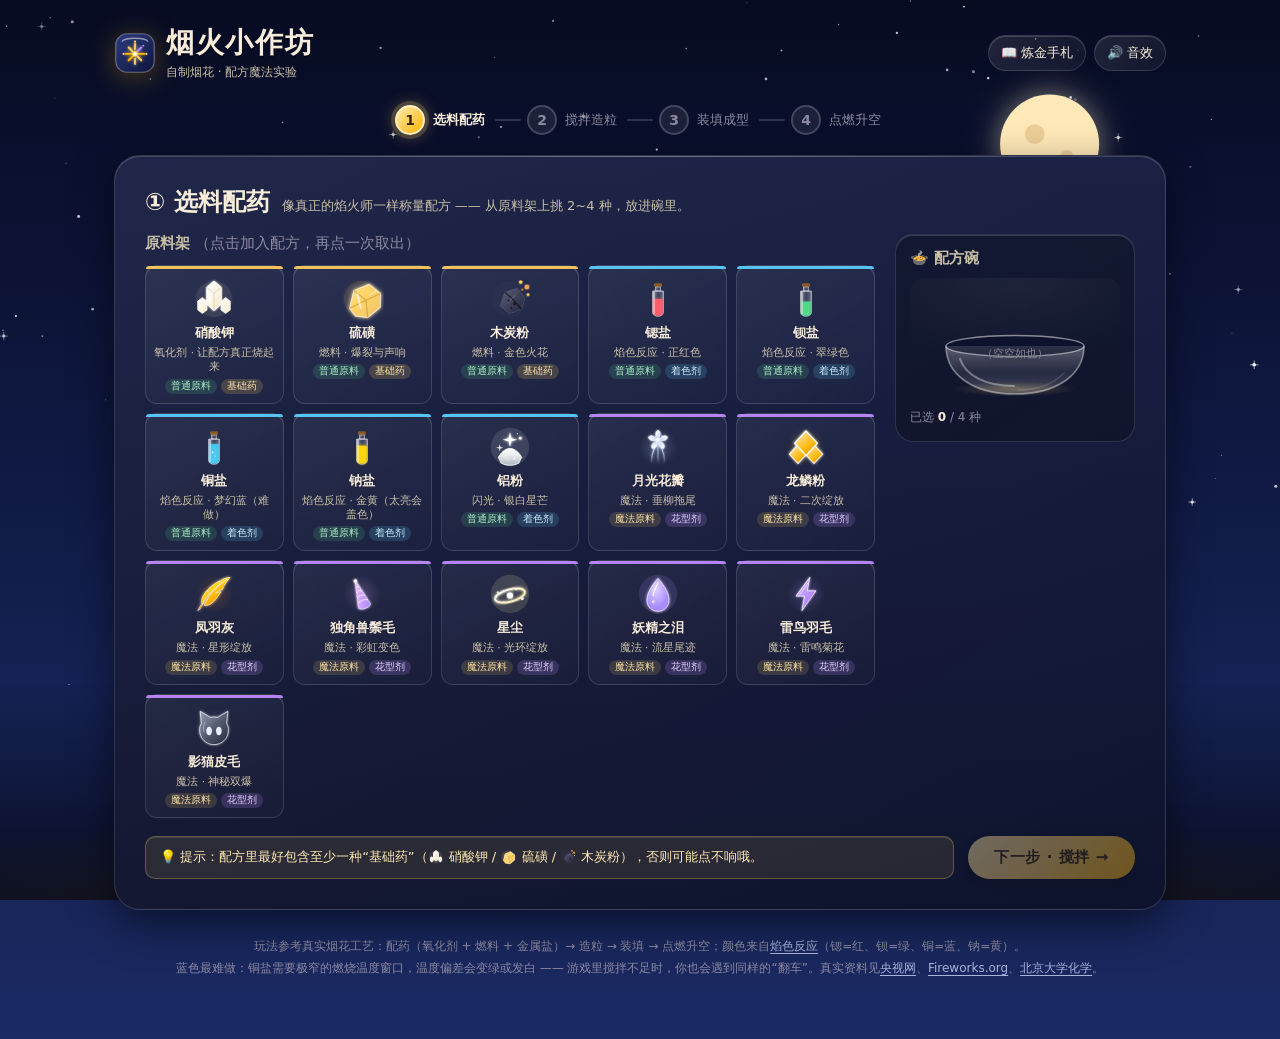
==== commit 5ec4c649: "feat: update ui" ====
--- a/烟火小作坊.html
+++ b/烟火小作坊.html
@@ -213,37 +213,46 @@
     display:grid;gap:9px;
     grid-template-columns:repeat(auto-fill,minmax(138px,1fr));
   }
-  /* 原料卡：紧凑三行（图标+名称 / 说明 / 标签），高度约为原来的 2/3 */
+  /* 原料卡：图标在上居中放大，名称/说明/标签在下；尺寸与原来相仿 */
   .ing-card{
     position:relative;
     display:grid;
-    grid-template-columns:auto minmax(0,1fr);
-    grid-template-areas:"emoji name" "desc desc" "tags tags";
-    align-items:center;column-gap:4px;row-gap:3px;
+    grid-template-columns:1fr;
+    grid-template-areas:"emoji" "name" "desc" "tags";
+    justify-items:center;align-content:start;
+    row-gap:4px;
     background:var(--glass-bg);
     border:1px solid var(--glass-line);
     border-radius:12px;
     box-shadow:var(--hl);
-    padding:8px 9px 7px;
-    text-align:left;color:var(--ink);
+    padding:11px 8px 9px;
+    text-align:center;color:var(--ink);
     transition:transform .15s ease, border-color .15s ease, background .15s ease, box-shadow .2s ease;
+  }
+  /* 分类配色：基础药(琥珀) / 着色剂(青) / 花型剂(紫) —— 顶部色条 + 分类标签同色，做 UI 区分 */
+  .ing-card.cat-base{--cat:#ffce5c}
+  .ing-card.cat-color{--cat:#5ad1ff}
+  .ing-card.cat-shape{--cat:#c08bff}
+  .ing-card::before{
+    content:"";position:absolute;top:0;left:0;right:0;height:3px;
+    border-radius:12px 12px 0 0;background:var(--cat);opacity:.92;
   }
   .ing-card:hover{transform:translateY(-2px);border-color:var(--glass-line-strong)}
   .ing-card:active{transform:scale(.97)}
   /* 原料图标（统一风格 SVG，见文末「原料图标集」）
      注意：<svg> 没写宽高会回落到 300×150，所以 .ico 必须自带尺寸 */
   .ico{display:inline-block;width:1.15em;height:1.15em;vertical-align:-.22em;flex:none}
-  .ing-card .ing-ico{grid-area:emoji;width:27px;height:27px}
+  .ing-card .ing-ico{grid-area:emoji;width:44px;height:44px}
   .ing-card .ing-name{
     grid-area:name;font-weight:700;font-size:13px;line-height:1.25;
-    white-space:nowrap;overflow:hidden;text-overflow:ellipsis;
+    white-space:nowrap;overflow:hidden;text-overflow:ellipsis;max-width:100%;
   }
   .ing-card .ing-desc{
     grid-area:desc;font-size:10.5px;color:var(--ink-dim);line-height:1.35;
     display:-webkit-box;-webkit-line-clamp:2;-webkit-box-orient:vertical;overflow:hidden;
   }
   .ing-card .ing-tags{
-    grid-area:tags;display:flex;gap:4px;flex-wrap:nowrap;
+    grid-area:tags;display:flex;gap:4px;flex-wrap:wrap;justify-content:center;
     overflow:hidden;margin-top:1px;
   }
   .tag{
@@ -253,6 +262,10 @@
   .tag.real{background:rgba(81,216,138,.15);color:#a9eec4}
   .tag.magic{background:rgba(255,209,102,.14);color:#ffe4a1}
   .tag.type{background:rgba(140,150,255,.16);color:#c6ccff}
+  /* 分类标签按分类配色，强化区分 */
+  .ing-card.cat-base .tag.type{background:rgba(255,206,92,.18);color:#ffe6a6}
+  .ing-card.cat-color .tag.type{background:rgba(90,209,255,.16);color:#cdeeff}
+  .ing-card.cat-shape .tag.type{background:rgba(192,139,255,.18);color:#e3d2ff}
   .ing-card.selected{
     border-color:rgba(255,209,102,.65);
     background:linear-gradient(150deg, rgba(255,209,102,.16), rgba(255,209,102,.04));
@@ -427,7 +440,7 @@
   .pack-stage h3{margin:0;font-size:15px;color:var(--ink-dim)}
   /* 烟花筒：SVG 精绘（细长比例 + 纸质光影 + 金箍 + 开口内壁） */
   .tube-wrap{
-    position:relative;width:96px;height:245px;margin:4px 0 10px;
+    position:relative;width:76px;height:194px;margin:4px 0 8px;
   }
   .tube{position:absolute;inset:0}
   .tube svg{width:100%;height:100%;display:block;overflow:visible}
@@ -479,7 +492,7 @@
   }
   .launch-tube{
     position:absolute;left:50%;bottom:calc(11vh + 14px);transform:translateX(-50%);
-    width:100px;height:254px;z-index:2;
+    width:80px;height:204px;z-index:2;
     transform-origin:50% 100%;
     transition:transform .3s ease;
   }
@@ -499,6 +512,20 @@
     display:flex;gap:12px;align-items:center;
     transition:opacity .25s ease;
   }
+  /* 沉浸连放：结果卡收起后浮出的「查看本次效果」入口（右下角，避免与居中控制条重叠） */
+  .peek-btn{
+    position:fixed;right:14px;bottom:calc(20px + env(safe-area-inset-bottom));
+    z-index:5;display:none;
+  }
+  /* 结果卡右上角的关闭叉：每张卡（含首次）都显示，点它收起卡片回到放烟花界面 */
+  .card-close{
+    position:absolute;top:8px;right:10px;z-index:3;
+    width:30px;height:30px;padding:0;line-height:28px;text-align:center;
+    font-size:22px;font-weight:700;color:#fff;
+    background:rgba(0,0,0,.28);border:none;border-radius:50%;cursor:pointer;
+    transition:background .15s ease;
+  }
+  .card-close:hover{background:rgba(0,0,0,.5)}
   #step-launch.firing .launch-controls{opacity:0;pointer-events:none}
   /* 结果卡浮层：放完后从底部浮出，不遮挡夜空主体
      注意 overflow 必须保持 visible —— 否则 top:-14px 的 ribbon 会被滚动容器按 padding box 剪掉一半；
@@ -529,7 +556,7 @@
   body.immersive #app{max-width:none;padding:0}
   body.immersive #step-launch{position:fixed;inset:0;border-radius:0;z-index:5;min-height:0}
   @media (max-height:560px){
-    .launch-tube{width:78px;height:198px;bottom:calc(6vh + 60px)}
+    .launch-tube{width:62px;height:158px;bottom:calc(6vh + 60px)}
     #step-launch .card{padding:16px}
     .launch-controls{bottom:max(10px,env(safe-area-inset-bottom))}
     .launch-controls .btn{padding:9px 16px;font-size:13px}
@@ -684,9 +711,9 @@
     .ing-card{
       display:grid;grid-template-columns:1fr;justify-items:center;
       column-gap:0;row-gap:3px;
-      padding:8px 6px 7px;border-radius:11px;
+      padding:9px 6px 8px;border-radius:11px;
     }
-    .ing-card .ing-ico{width:25px;height:25px}
+    .ing-card .ing-ico{width:38px;height:38px}
     .ing-card .ing-name{font-size:12px;text-align:center;padding-right:0}
     .ing-card .ing-desc{font-size:10px;line-height:1.35;text-align:center;-webkit-line-clamp:2}
     .ing-card .ing-tags{justify-content:center;gap:3px}
@@ -728,14 +755,14 @@
     /* 装填：筒更小，消除大片空白 */
     .pack-stage{padding:12px 12px 10px;gap:6px}
     .pack-stage h3{font-size:13.5px}
-    .tube-wrap{width:64px;height:163px;margin:2px 0 8px}
+    .tube-wrap{width:52px;height:133px;margin:2px 0 6px}
     .pack-options{gap:9px}
     .pack-option{padding:10px 12px;gap:10px}
     .pack-option .po-emoji{font-size:20px}
     .pack-option .po-title{font-size:13px}
     .pack-option .po-desc{font-size:11.5px}
     /* 点燃 */
-    .launch-tube{width:88px;height:224px;bottom:calc(10vh + 12px)}
+    .launch-tube{width:70px;height:178px;bottom:calc(10vh + 12px)}
     .launch-hint{padding:0 18px;font-size:12px;line-height:1.6}
     .launch-controls{gap:10px;width:calc(100% - 24px);justify-content:center;align-items:stretch}
     .launch-controls .btn{flex:1 1 0;min-width:0;padding:12px 10px;font-size:14px;display:flex;justify-content:center}
@@ -761,7 +788,7 @@
     .big-bowl{height:160px}
     .big-bowl .mix-zone{top:42px}
     .bowl-visual{height:92px}
-    .tube-wrap{width:66px;height:168px}
+    .tube-wrap{width:52px;height:133px}
   }
 
   /* 结果卡：矮视口（横屏手机 / 小窗口）逐级压缩，尽量一屏看全、不出现滚动 */
@@ -1260,8 +1287,11 @@
         <button type="button" class="btn" id="btnLaunch" data-page-node-id="RwjdQuDDl0wL5kG70y7BMh">🔥 点燃引线</button>
         <button type="button" class="btn ghost" id="btnBack3" data-page-node-id="4s1dLsFRgkUns8vOEvDrmi">↩ 重新装填</button>
       </div>
+      <!-- 沉浸连放时：结果卡收起后浮出的「查看本次效果」入口 -->
+      <button type="button" class="btn ghost peek-btn" id="btnPeek" hidden>👀 查看本次效果</button>
       <!-- 燃放报告：放完后从底部浮出 -->
       <div class="card" id="resultCard" hidden aria-live="polite" data-page-node-id="e9HXXhFW21MP3Yp5CtG7HT">
+        <button type="button" class="card-close" id="btnClose" aria-label="关闭本次效果">×</button>
         <div class="ribbon" id="rcRibbon" data-page-node-id="MvuFTuLmvDQpTfYvQ8RCpJ">今夜绽放</div>
         <!-- 内容区独立滚动：卡片本身 overflow:visible，顶部的 ribbon 才不会被剪掉 -->
         <div class="card-body">
@@ -1289,7 +1319,7 @@
   <div class="dlg-inner" data-page-node-id="xaZKCHtqBgN6EVpdD1I4MW">
     <button type="button" class="dlg-close" id="journalClose" aria-label="关闭" data-page-node-id="qQfi42YzH47nC6T6p56Ypk">✕</button>
     <h2 id="journalTitle" data-page-node-id="Gx5FZzLGunBjzSdJJ8AUe8">📖 炼金手札</h2>
-    <p class="dlg-sub" data-page-node-id="nDP1jyU3Rimv8KgLsO4qsB">真实原料走的是“焰色反应”：金属盐在高温下发出特征色的光；魔法原料嘛……就当是作坊的祖传秘方吧。</p>
+    <p class="dlg-sub" data-page-node-id="nDP1jyU3Rimv8KgLsO4qsB">普通原料走的是“焰色反应”：金属盐在高温下发出特征色的光；魔法原料嘛……就当是作坊的祖传秘方吧。</p>
     <div class="journal-grid" id="journalGrid" data-page-node-id="QQcNF5hCdMZRcez3fwL2Ui"></div>
     <p class="journal-note" data-page-node-id="khb4fan1fiYDBthcMdYOjb">
       真实烟花核心步骤：① <b data-page-node-id="8fHq6Yo11doPTQyDur8YKo">配药</b> —— 按比例称量氧化剂、燃料、金属盐与粘合剂；② <b data-page-node-id="h7QZSLWuRYG3DHA2T8Zpwc">造粒</b> —— 混合揉团、压制成“星体”并干燥；③ <b data-page-node-id="PFeEju1Is5fQwakIjKIrvf">装填</b> —— 把星体按图案排入纸壳弹体，装发射药、插引线；④ <b data-page-node-id="Bf7vJVbhfEtpN3CDyXXjsy">点燃</b> —— 引线点燃发射药升空，开爆药在预定高度炸开，星体燃烧成图案。<br data-page-node-id="f27QK7ZhkT8EdGGRAchHoz">
@@ -2098,8 +2128,15 @@
   var BY_ID = {};
   INGREDIENTS.forEach(function(ing){ BY_ID[ing.id] = ing; });
 
-  var TYPE_LABEL = {base:"基础药", color:"着色剂", spark:"闪光剂", shape:"花型剂"};
+  var TYPE_LABEL = {base:"基础药", color:"着色剂", spark:"着色剂", shape:"花型剂"};
   var TYPE_CLASS = {base:"real", color:"real", spark:"real", shape:"magic"};
+  /* 分类归并：基础药 / 着色剂(着色+闪光) / 花型剂，共 3 类，用于 UI 配色区分；
+     注意 spark 在配方解析里仍用于闪光效果，这里仅做视觉归并，不改数据 type */
+  function catOf(ing){
+    if(ing.type==="base") return "base";
+    if(ing.type==="shape") return "shape";
+    return "color"; // color 与 spark 统一归入「着色剂」
+  }
 
   /* ============ 原料图标 ============
      图标本体是文档里的 <symbol id="ic-<原料id>">（见 HTML 的「原料图标集」），
@@ -2125,6 +2162,7 @@
     packed: false,
     recipe: null,          // 解析后的配方
     launched: false,
+    continuous: false,     // 沉浸连放模式：触发后结果卡不再弹出
     soundOn: true
   };
   var mixGeom = {center: 0, half: 120};
@@ -2139,6 +2177,12 @@
   var packStage = $("packStage"), packNote = $("packNote");
   var launchStage = $("step-launch"), launchHint = $("launchHint");
   var resultCard = $("resultCard");
+  var peekBtn = $("btnPeek");
+  // 沉浸连放时，结果卡收起后显示「查看本次效果」浮钮；点开结果卡时隐藏
+  function updatePeek(){
+    if(!peekBtn) return;
+    peekBtn.style.display = (state.continuous && resultCard.hidden) ? "flex" : "none";
+  }
   var stepsEls = Array.prototype.slice.call(document.querySelectorAll(".steps li[data-step]"));
   var scenes = {1:$("step-pick"), 2:$("step-mix"), 3:$("step-pack"), 4:$("step-launch")};
 
@@ -2617,6 +2661,13 @@
     fxRunning = false;
     fx.style.display = "none";
     launchStage.classList.remove("firing");
+    if(state.continuous){
+      // 沉浸连放：不再弹结果卡，回到可再次点燃状态，连续绽放不打断
+      state.launched = false;
+      launchHint.textContent = "🔁 沉浸连放中：继续点「点燃引线」连放不歇；想换配方点顶部步骤条回到前面。";
+      updatePeek();
+      return;
+    }
     // 展示结果卡
     showResult();
   }
@@ -2829,7 +2880,7 @@
     INGREDIENTS.forEach(function(ing){
       var btn = document.createElement("button");
       btn.type = "button";
-      btn.className = "ing-card" + (state.selected.indexOf(ing.id)>=0 ? " selected" : "");
+      btn.className = "ing-card cat-" + catOf(ing) + (state.selected.indexOf(ing.id)>=0 ? " selected" : "");
       btn.setAttribute("role", "option");
       btn.setAttribute("aria-selected", String(state.selected.indexOf(ing.id)>=0));
       btn.dataset.id = ing.id;
@@ -2841,7 +2892,7 @@
         '<span class="ing-name">'+ing.name+'</span>' +
         '<span class="ing-desc">'+ing.desc+'</span>' +
         '<span class="ing-tags">' +
-          '<span class="tag '+(ing.real?"real":"magic")+'">'+(ing.real?"真实原料":"魔法原料")+'</span>' +
+          '<span class="tag '+(ing.real?"real":"magic")+'">'+(ing.real?"普通原料":"魔法原料")+'</span>' +
           '<span class="tag type">'+TYPE_LABEL[ing.type]+'</span>' +
         '</span>';
       btn.addEventListener("click", function(){
@@ -3041,8 +3092,10 @@
   /* ============ UI：点燃 ============ */
   function enterLaunch(){
     state.launched = false;
+    state.continuous = false;   // 重新进入点燃步骤时退出沉浸连放，恢复正常结果卡
     resultCard.hidden = true;
     launchStage.classList.remove("firing");
+    if(peekBtn) peekBtn.style.display = "none";
     var bases = state.selected.some(function(id){ return BY_ID[id].type==="base"; });
     var hint = "";
     if(!bases){ hint = "⚠️ 配方缺少基础药，预计会哑火（冒股青烟）。"; }
@@ -3054,6 +3107,7 @@
   function launch(){
     if(state.launched) return;
     state.launched = true;
+    if(peekBtn) peekBtn.style.display = "none";   // 燃放中隐藏浮钮，放完再由 endFx 决定
     ensureAudio();
     haptic(18);
     var r = parseRecipe();
@@ -3092,6 +3146,7 @@
     var r = state.recipe;
     if(!r) return;
     resultCard.hidden = false;
+    if(peekBtn) peekBtn.style.display = "none";
     resultCard.classList.toggle("fail", r.dud);
     // 内层滚动位置复位，避免上次滚到底后这次的头部信息看不到
     var rcBody = resultCard.querySelector(".card-body");
@@ -3122,29 +3177,6 @@
     // 滚动到结果卡
     try{ resultCard.scrollIntoView({behavior: reducedMotion?"auto":"smooth", block:"nearest"}); }catch(e){}
   }
-  function fireAgain(){
-    if(!state.recipe) return;
-    state.launched = true;
-    ensureAudio();
-    var tubeEl = launchStage.querySelector(".launch-tube");
-    var rect = tubeEl.getBoundingClientRect();
-    var originX = rect.left + rect.width/2;
-    var originY = rect.top + rect.height * TUBE_MOUTH_RATIO;
-    launchStage.classList.add("firing");
-    launchHint.textContent = "同一配方，再放一次——每一次效果都有细微不同";
-    // 重新解析，引入随机差异（同配方不同效果）
-    var r = parseRecipe();
-    state.recipe = r;
-    resultCard.hidden = true;
-    startFx();
-    if(r.dud){
-      playFizz();
-      delayed.push({t:fxT+0.9, fn:function(){ spawnDudSmoke(originX, originY); }});
-    } else {
-      shells.push(new Shell(originX, originY, originY - window.innerHeight*0.3, r.colors[0]||"#fff", r.params));
-      playWhistle(1.0);
-    }
-  }
 
   /* ============ 步骤导航 ============ */
   function goStep(n){
@@ -3175,7 +3207,7 @@
       item.className = "journal-item";
       item.innerHTML =
         '<div class="j-head">'+ingIcon(ing.id, "j-ico")+' '+ing.name+'</div>' +
-        '<span class="tag j-type '+(ing.real?"real":"magic")+'">'+(ing.real?"真实原料":"魔法原料")+' · '+TYPE_LABEL[ing.type]+'</span>' +
+        '<span class="tag j-type '+(ing.real?"real":"magic")+'">'+(ing.real?"普通原料":"魔法原料")+' · '+TYPE_LABEL[ing.type]+'</span>' +
         '<div class="j-fact">'+ing.fact+'</div>';
       grid.appendChild(item);
     });
@@ -3212,7 +3244,25 @@
     $("btnBack3").addEventListener("click", function(){ goStep(3); });
     // 点燃
     $("btnLaunch").addEventListener("click", launch);
-    $("btnAgain").addEventListener("click", fireAgain);
+    $("btnAgain").addEventListener("click", function(){
+      // 进入沉浸连放模式：回到点燃引信页面，之后再次点燃不再弹结果卡
+      state.continuous = true;
+      state.launched = false;
+      resultCard.hidden = true;
+      launchStage.classList.remove("firing");
+      launchHint.textContent = "🔁 沉浸连放模式：点「点燃引线」连续绽放，不再打断。";
+      updatePeek();
+    });
+    $("btnClose").addEventListener("click", function(){
+      // 关闭结果卡：收起弹窗，回到放烟花界面（可再次点燃）
+      resultCard.hidden = true;
+      state.launched = false;
+      updatePeek();
+    });
+    $("btnPeek").addEventListener("click", function(){
+      // 查看本次效果：在连放中临时弹出结果卡
+      showResult();
+    });
     $("btnNew").addEventListener("click", function(){
       state.selected = [];
       state.mix = 0;
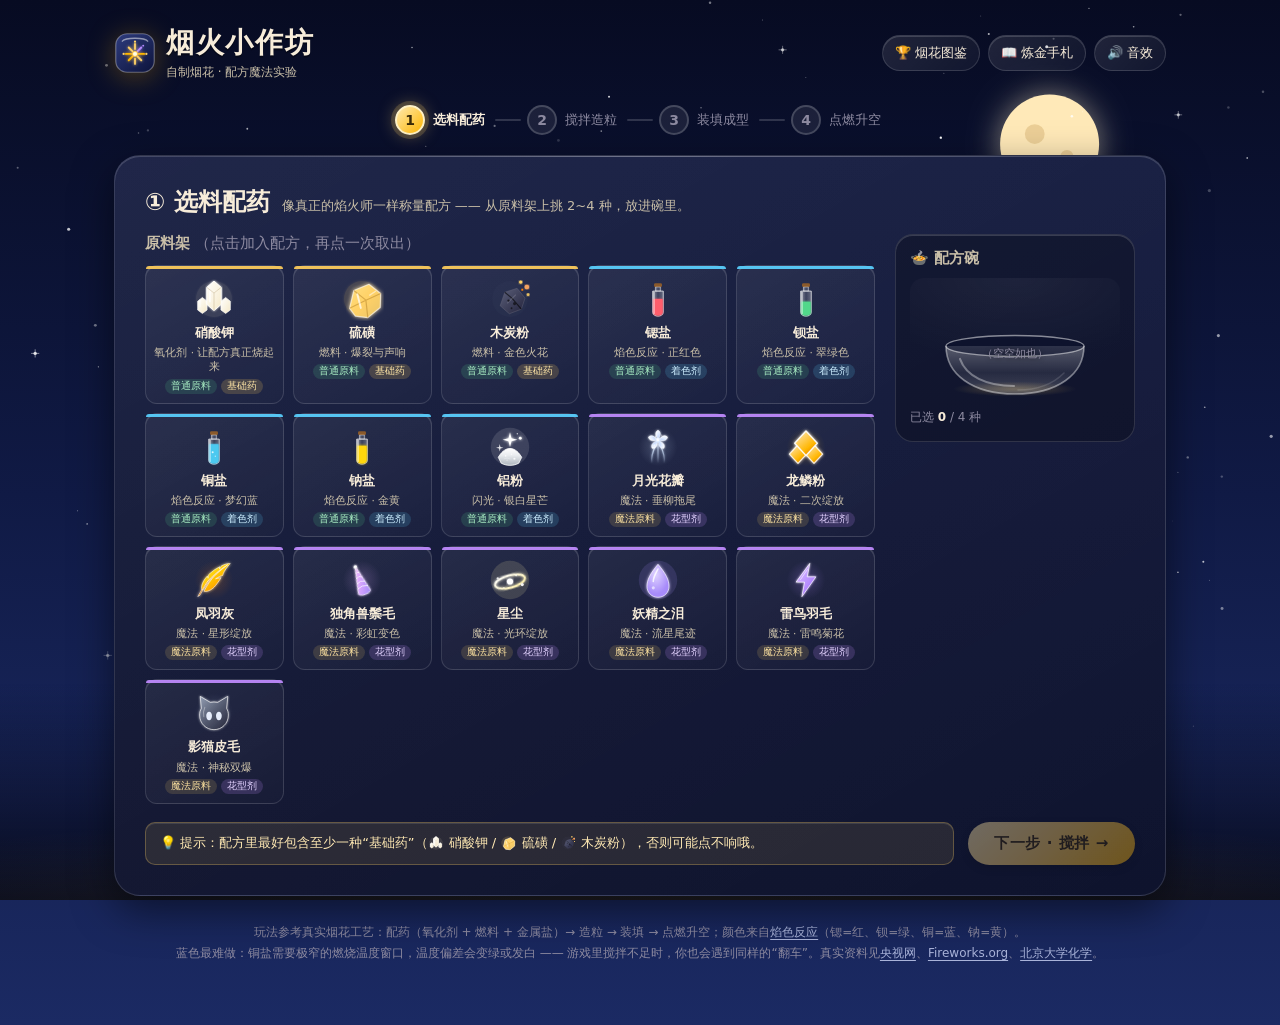
==== commit 5ec43b06: "feat: 修改样式" ====
--- a/烟火小作坊.html
+++ b/烟火小作坊.html
@@ -370,10 +370,19 @@
     min-height:330px;
     display:flex;align-items:center;justify-content:center;
   }
+  /* 碗与进度条共用一个定宽列容器：
+     宽度只由这一个容器决定，因此两者必然同宽、同轴；
+     容器整体在搅拌区居中，搅拌棒挂进碗里跟随碗定位，不会错位 */
+  .mix-col{
+    width:min(300px,100%);
+    display:flex;flex-direction:column;align-items:center;
+  }
   .mix-stage .big-bowl{
-    position:relative;width:min(300px,70vw);height:200px;
-  }
-  .big-bowl > svg{width:100%;height:100%;display:block}
+    position:relative;width:100%;height:200px;
+  }
+  /* 只作用于碗本体那张 SVG：不能用 .big-bowl > svg ——
+     搅拌棒 .spoon 也是 .big-bowl 的直接子元素，会被一起撑成整碗大小而错位 */
+  .big-bowl > svg.bowl-svg{width:100%;height:100%;display:block}
   .big-bowl .mix-zone{
     position:absolute;left:50%;top:52px;transform:translateX(-50%);
     width:120px;height:74px;z-index:1;
@@ -382,6 +391,8 @@
     filter:drop-shadow(0 2px 3px rgba(0,0,0,.5));
     will-change:transform;
   }
+  /* 搅拌棒相对碗定位（不是相对 stage）：碗在列容器里的位置变化时它自动跟随，
+     水平永远落在碗中轴，垂直落在碗口内（与原料显示区 mix-zone 的 top 对齐） */
   .spoon{
     position:absolute;left:50%;top:56px;
     width:56px;height:56px;margin-left:-28px;margin-top:-28px;
@@ -390,25 +401,71 @@
     filter:drop-shadow(0 3px 3px rgba(0,0,0,.4));
     will-change:transform;
   }
+  /* 新手引导：浮在碗上方，手指左右滑动演示"按住拖动"，开始搅拌后淡出 */
+  .mix-guide{
+    position:absolute;left:50%;top:14px;transform:translateX(-50%);
+    z-index:4;pointer-events:none;text-align:center;
+    display:flex;flex-direction:column;align-items:center;gap:6px;
+    padding:8px 14px;border-radius:var(--r-md);
+    background:rgba(8,12,32,.62);
+    border:1px solid rgba(255,209,102,.35);
+    box-shadow:0 6px 20px rgba(0,0,0,.45);
+    backdrop-filter:blur(4px);
+    transition:opacity .35s ease, transform .35s ease;
+  }
+  .mix-guide.hide{opacity:0;transform:translateX(-50%) translateY(-8px)}
+  .mix-guide .mg-text{
+    font-size:13px;font-weight:700;color:#ffe6a8;letter-spacing:.02em;white-space:nowrap;
+  }
+  .mix-guide .mg-hand{
+    position:relative;display:flex;align-items:center;justify-content:center;
+    width:96px;height:26px;
+  }
+  .mix-guide .mg-finger{
+    position:relative;z-index:2;font-size:22px;line-height:1;
+    filter:drop-shadow(0 2px 4px rgba(0,0,0,.6));
+    animation:mgSwipe 1.6s ease-in-out infinite;
+  }
+  .mix-guide .mg-track{
+    position:absolute;left:0;right:0;top:50%;height:2px;transform:translateY(-50%);
+    background:linear-gradient(90deg,transparent,rgba(255,209,102,.65),transparent);
+    border-radius:999px;
+  }
+  @keyframes mgSwipe{
+    0%,100%{transform:translateX(-26px)}
+    50%{transform:translateX(26px)}
+  }
+  /* 用户一旦开始搅拌（拖动了搅拌棒），引导立即隐去 */
+  .mix-stage.mixing .mix-guide{opacity:0;transform:translateX(-50%) translateY(-8px)}
+
+  /* 进度条：宽度撑满列容器（即与碗同宽），下方留出与碗的间隙 */
   .mix-progress{
-    position:absolute;right:18px;bottom:18px;
-    display:flex;flex-direction:column;align-items:center;gap:4px;
-  }
-  .progress-ring{position:relative;width:88px;height:88px}
-  .progress-ring svg{width:100%;height:100%;transform:rotate(-90deg)}
-  .progress-ring .ring-bg{fill:none;stroke:rgba(255,255,255,.14);stroke-width:9}
-  .progress-ring .ring-fg{
-    fill:none;stroke:var(--accent);stroke-width:9;stroke-linecap:round;
-    stroke-dasharray:251.3;stroke-dashoffset:251.3;
-    transition:stroke-dashoffset .1s linear;
-  }
-  .progress-ring .ring-pct{
-    position:absolute;inset:0;display:grid;place-items:center;
-    font-size:16px;font-weight:800;
+    width:100%;
+    margin-top:26px;              /* 与碗之间留出间隙 */
+    display:flex;flex-direction:column;align-items:center;gap:6px;
+  }
+  /* 进度条 + 右侧百分比：把数字放到条外，避免与色块互相干扰 */
+  .progress-bar{
+    position:relative;width:100%;height:14px;
+    background:rgba(255,255,255,.12);
+    border:1px solid var(--glass-line);
+    border-radius:999px;overflow:hidden;
+  }
+  .progress-fill{
+    position:absolute;left:0;top:0;bottom:0;width:0;
+    background:var(--accent);border-radius:999px;
+    transition:width .12s linear, background .2s linear;
+  }
+  /* 百分比数字：随填充条一起移动，贴在色块末端内侧 */
+  .progress-pct{
+    position:absolute;right:8px;top:50%;transform:translateY(-50%);
+    font-size:10.5px;font-weight:800;color:#fff;
+    text-shadow:0 1px 3px rgba(0,0,0,.9);
+    pointer-events:none;letter-spacing:.02em;
   }
   .mix-status{
     font-size:13px;color:var(--ink-dim);text-align:center;
-    max-width:240px;line-height:1.6;
+    max-width:100%;line-height:1.6;
   }
   .mix-status strong{color:var(--accent)}
   .mix-side h3{margin:0 0 8px;font-size:16px}
@@ -440,7 +497,7 @@
   .pack-stage h3{margin:0;font-size:15px;color:var(--ink-dim)}
   /* 烟花筒：SVG 精绘（细长比例 + 纸质光影 + 金箍 + 开口内壁） */
   .tube-wrap{
-    position:relative;width:76px;height:194px;margin:4px 0 8px;
+    position:relative;width:52px;height:132px;margin:4px 0 8px;
   }
   .tube{position:absolute;inset:0}
   .tube svg{width:100%;height:100%;display:block;overflow:visible}
@@ -492,7 +549,7 @@
   }
   .launch-tube{
     position:absolute;left:50%;bottom:calc(11vh + 14px);transform:translateX(-50%);
-    width:80px;height:204px;z-index:2;
+    width:54px;height:138px;z-index:2;
     transform-origin:50% 100%;
     transition:transform .3s ease;
   }
@@ -509,15 +566,21 @@
   .launch-controls{
     position:absolute;left:50%;bottom:max(20px,env(safe-area-inset-bottom));
     transform:translateX(-50%);z-index:3;
-    display:flex;gap:12px;align-items:center;
+    display:flex;gap:9px;align-items:center;justify-content:center;
+    max-width:calc(100% - 20px);flex-wrap:wrap;
     transition:opacity .25s ease;
   }
-  /* 沉浸连放：结果卡收起后浮出的「查看本次效果」入口（右下角，避免与居中控制条重叠） */
+  /* 最后一页有三个按钮 + 浮钮，统一收小，避免挤在一起 */
+  .launch-controls .btn{padding:9px 15px;font-size:13px;letter-spacing:.02em}
+  /* 沉浸连放：结果卡收起后浮出的「查看本次效果」入口
+     放在控制条正上方居中，避免与右下角按钮同高重叠 */
   .peek-btn{
-    position:fixed;right:14px;bottom:calc(20px + env(safe-area-inset-bottom));
+    position:fixed;left:50%;transform:translateX(-50%);
+    bottom:calc(74px + env(safe-area-inset-bottom));
     z-index:5;display:none;
-  }
-  /* 结果卡右上角的关闭叉：每张卡（含首次）都显示，点它收起卡片回到放烟花界面 */
+    padding:8px 14px;font-size:12.5px;
+  }
+  /* 结果卡右上角的关闭叉：每张卡（含首次）都显示，点它与「再放一次」一致 —— 收起卡片并进入沉浸连放 */
   .card-close{
     position:absolute;top:8px;right:10px;z-index:3;
     width:30px;height:30px;padding:0;line-height:28px;text-align:center;
@@ -527,6 +590,17 @@
   }
   .card-close:hover{background:rgba(0,0,0,.5)}
   #step-launch.firing .launch-controls{opacity:0;pointer-events:none}
+  /* 自由连放：点火常驻时控制区必须仍然可见可点（否则关不掉），只弱化不隐藏 */
+  #step-launch.free .launch-controls{opacity:1;pointer-events:auto}
+  #step-launch.free .launch-controls .btn{opacity:.72}
+  #step-launch.free .launch-controls .btn:hover{opacity:1}
+  /* 自由连放开/关的状态色：开启时按钮走强调色，一眼可辨 */
+  #btnFree.on{
+    color:var(--accent);
+    border-color:rgba(255,209,102,.55);
+    background:rgba(255,209,102,.14);
+    opacity:1 !important;
+  }
   /* 结果卡浮层：放完后从底部浮出，不遮挡夜空主体
      注意 overflow 必须保持 visible —— 否则 top:-14px 的 ribbon 会被滚动容器按 padding box 剪掉一半；
      真正的滚动交给内层 .card-body。 */
@@ -556,10 +630,11 @@
   body.immersive #app{max-width:none;padding:0}
   body.immersive #step-launch{position:fixed;inset:0;border-radius:0;z-index:5;min-height:0}
   @media (max-height:560px){
-    .launch-tube{width:62px;height:158px;bottom:calc(6vh + 60px)}
+    .launch-tube{width:42px;height:108px;bottom:calc(6vh + 52px)}
     #step-launch .card{padding:16px}
-    .launch-controls{bottom:max(10px,env(safe-area-inset-bottom))}
-    .launch-controls .btn{padding:9px 16px;font-size:13px}
+    .launch-controls{bottom:max(10px,env(safe-area-inset-bottom));gap:7px}
+    .launch-controls .btn{padding:8px 12px;font-size:12.5px;white-space:nowrap}
+    .peek-btn{bottom:calc(58px + env(safe-area-inset-bottom));padding:7px 12px;font-size:12px}
   }
 
   /* 配方卡：夜色琉璃 —— 玻璃表面 + 半透明白边 + 顶部 1px 高光线 */
@@ -664,6 +739,68 @@
   .journal-note a{color:var(--accent);text-decoration:underline;text-underline-offset:3px}
   .journal-note a:visited{color:#e6b45a}
 
+  /* ===== 烟花图鉴（成就式收集） ===== */
+  .album-progress{
+    display:flex;align-items:center;gap:12px;
+    margin-bottom:18px;
+  }
+  .album-progress .ap-bar{
+    flex:1;height:10px;border-radius:999px;overflow:hidden;
+    background:rgba(255,255,255,.12);border:1px solid rgba(255,255,255,.14);
+  }
+  .album-progress .ap-bar span{
+    display:block;height:100%;width:0;
+    background:linear-gradient(90deg,#ffd166,#b388ff);
+    transition:width .45s cubic-bezier(.22,.9,.32,1);
+  }
+  .album-progress .ap-txt{font-size:12.5px;color:var(--ink-dim);white-space:nowrap}
+  .album-progress .ap-txt b{color:var(--accent);font-size:15px}
+  .album-group{margin-bottom:20px}
+  .album-group h3{
+    margin:0 0 4px;font-size:16px;display:flex;align-items:center;gap:8px;
+  }
+  .album-group .ag-count{
+    font-size:11px;font-weight:700;color:var(--ink-dim);
+    background:rgba(255,255,255,.09);border-radius:999px;padding:2px 9px;
+  }
+  .album-group .ag-desc{font-size:12px;color:var(--ink-faint);margin:0 0 10px;line-height:1.6}
+  .album-grid{display:grid;gap:9px;grid-template-columns:repeat(auto-fill,minmax(112px,1fr))}
+  .album-item{
+    position:relative;text-align:center;
+    background:rgba(255,255,255,.04);border:1px solid rgba(255,255,255,.09);
+    border-radius:var(--r-sm);padding:12px 8px 10px;
+    filter:grayscale(1);opacity:.5;transition:all .25s ease;
+  }
+  .album-item.on{
+    filter:none;opacity:1;
+    background:linear-gradient(160deg,rgba(255,209,102,.14),rgba(179,136,255,.1));
+    border-color:rgba(255,209,102,.4);
+    box-shadow:0 0 16px rgba(255,209,102,.12);
+  }
+  .album-item .ai-ico{font-size:26px;line-height:1}
+  .album-item .ai-name{font-size:13px;font-weight:800;margin-top:6px}
+  .album-item .ai-hint{
+    font-size:10.5px;color:var(--ink-faint);line-height:1.5;margin-top:5px;
+  }
+  .album-item.on .ai-hint{color:var(--ink-dim)}
+  .album-item .ai-new{
+    position:absolute;top:-6px;right:-5px;
+    font-size:9px;font-weight:800;letter-spacing:.5px;
+    background:linear-gradient(135deg,#ff5d6c,#ffb703);color:#fff;
+    padding:2px 6px;border-radius:999px;
+    box-shadow:0 2px 8px rgba(255,93,108,.5);
+  }
+  .album-reset{margin-top:4px;font-size:12.5px}
+
+  /* 结果卡：图鉴新收录 */
+  .card .fx-new{
+    margin-top:10px;padding:9px 11px;border-radius:var(--r-sm);
+    font-size:12.5px;line-height:1.6;
+    background:linear-gradient(135deg,rgba(255,209,102,.16),rgba(179,136,255,.12));
+    border:1px solid rgba(255,209,102,.35);
+    color:#ffe6a8;
+  }
+
   .footer-note{
     text-align:center;color:var(--ink-faint);font-size:12px;
     margin-top:26px;line-height:1.8;
@@ -686,8 +823,14 @@
     .brand .logo{width:34px;height:34px;border-radius:11px}
     .brand h1{font-size:17px;letter-spacing:.03em}
     .brand .sub{display:none}
-    .hud-btns{gap:6px;flex:none}
-    .hud-btn{padding:9px 11px;font-size:12px;white-space:nowrap}
+    .hud-btns{gap:6px;flex:none;min-width:0}
+    /* 手机端按钮多，整体收紧字号，避免顶栏拥挤换行 */
+    .hud-btn{padding:8px 9px;font-size:11.5px;white-space:nowrap}
+    .album-grid{grid-template-columns:repeat(auto-fill,minmax(96px,1fr));gap:8px}
+    .album-item{padding:10px 6px 9px}
+    .album-item .ai-ico{font-size:22px}
+    .album-item .ai-name{font-size:12px}
+    .album-item .ai-hint{font-size:10px}
     /* 步骤条收紧 */
     .steps{margin:10px 0 12px;gap:2px}
     .steps .step-label{display:none}
@@ -739,15 +882,27 @@
     .bowl-panel .bowl .mix-display .empty-txt{font-size:10.5px;padding-top:1px}
     .bowl-panel .bowl-hint{margin-top:0;flex:1;min-width:0;font-size:12.5px;line-height:1.45;white-space:normal}
     .bowl-panel .bowl-hint .hint-sub{display:block;font-size:10.5px;color:var(--ink-faint);margin-top:1px}
-    /* 搅拌：碗在上、进度条在下，操作时两者都在视口内 */
-    .mix-stage{flex-direction:column;justify-content:center;gap:10px;min-height:0;padding:14px 12px 12px}
-    .mix-stage .big-bowl{width:min(248px,64vw);height:176px}
+    /* 搅拌：碗在上、进度条在下，操作时两者都在视口内
+       注意：进度条在移动端改为流式布局，必须清掉桌面端为绝对定位预留的 padding-bottom，
+       否则内容整体被顶偏、看起来没居中 */
+    .mix-stage{flex-direction:column;justify-content:center;align-items:center;gap:16px;min-height:0;padding:14px 12px 12px}
+    .mix-stage .big-bowl{width:min(248px,100%);height:176px}
     .big-bowl .mix-zone{top:46px;font-size:30px}
     .spoon{top:49px;width:50px;height:50px;margin-left:-25px;margin-top:-25px}
-    .mix-progress{position:static;flex-direction:row;align-items:center;gap:12px;width:100%;justify-content:center}
-    .progress-ring{width:62px;height:62px}
-    .progress-ring .ring-pct{font-size:14px}
-    .mix-status{flex:1;max-width:none;text-align:left;font-size:12px;line-height:1.55}
+    /* 与碗同宽同轴：用同一个宽度公式，居中由 .mix-stage 的 align-items 保证 */
+    .mix-progress{width:min(248px,100%);margin-top:14px;align-items:center;gap:5px}
+    .progress-bar{width:100%;height:13px}
+    .progress-pct{font-size:10px;right:7px}
+    .mix-status{width:100%;max-width:100%;text-align:center;font-size:12px;line-height:1.55}
+    /* 引导层在小屏收紧，别挡住碗 */
+    .mix-guide{top:6px;padding:6px 11px;gap:4px}
+    .mix-guide .mg-text{font-size:11.5px}
+    .mix-guide .mg-hand{width:78px;height:22px}
+    .mix-guide .mg-finger{font-size:18px}
+    @keyframes mgSwipe{
+      0%,100%{transform:translateX(-20px)}
+      50%{transform:translateX(20px)}
+    }
     .mix-side h3{font-size:14px}
     .mix-side .recipe-list{gap:5px}
     .mix-side .recipe-list li{padding:7px 10px;font-size:12.5px}
@@ -755,17 +910,19 @@
     /* 装填：筒更小，消除大片空白 */
     .pack-stage{padding:12px 12px 10px;gap:6px}
     .pack-stage h3{font-size:13.5px}
-    .tube-wrap{width:52px;height:133px;margin:2px 0 6px}
+    .tube-wrap{width:36px;height:92px;margin:2px 0 6px}
     .pack-options{gap:9px}
     .pack-option{padding:10px 12px;gap:10px}
     .pack-option .po-emoji{font-size:20px}
     .pack-option .po-title{font-size:13px}
     .pack-option .po-desc{font-size:11.5px}
     /* 点燃 */
-    .launch-tube{width:70px;height:178px;bottom:calc(10vh + 12px)}
+    .launch-tube{width:48px;height:122px;bottom:calc(10vh + 12px)}
     .launch-hint{padding:0 18px;font-size:12px;line-height:1.6}
-    .launch-controls{gap:10px;width:calc(100% - 24px);justify-content:center;align-items:stretch}
-    .launch-controls .btn{flex:1 1 0;min-width:0;padding:12px 10px;font-size:14px;display:flex;justify-content:center}
+    /* 三个按钮：收小并允许换行，宁可行高紧凑也不重叠 */
+    .launch-controls{gap:7px;width:calc(100% - 20px);justify-content:center;align-items:center}
+    .launch-controls .btn{flex:0 1 auto;min-width:0;padding:9px 12px;font-size:12.5px;white-space:nowrap}
+    .peek-btn{bottom:calc(66px + env(safe-area-inset-bottom));padding:7px 12px;font-size:12px}
     /* 结果卡 */
     #step-launch .card{padding:16px 14px}
     #step-launch .card .fx-name{font-size:26px}
@@ -785,10 +942,11 @@
   /* 手机横屏 / 矮屏：压缩竖向占位 */
   @media (max-height:520px){
     .mix-stage{min-height:230px;gap:6px}
+    .mix-progress{margin-top:8px}
     .big-bowl{height:160px}
     .big-bowl .mix-zone{top:42px}
     .bowl-visual{height:92px}
-    .tube-wrap{width:52px;height:133px}
+    .tube-wrap{width:36px;height:92px}
   }
 
   /* 结果卡：矮视口（横屏手机 / 小窗口）逐级压缩，尽量一屏看全、不出现滚动 */
@@ -879,6 +1037,7 @@
       </div>
     </div>
     <div class="hud-btns" data-page-node-id="VPIFlZnujOAxehYuFtcG25">
+      <button type="button" class="hud-btn" id="btnAlbum" data-page-node-id="SWj2FzlMVHhqq0NGBhELQI2">🏆 烟花图鉴</button>
       <button type="button" class="hud-btn" id="btnJournal" data-page-node-id="SWj2FzlMVHhqq0NGBhELQI">📖 炼金手札</button>
       <button type="button" class="hud-btn" id="btnSound" aria-pressed="true" data-page-node-id="J3x1cqHVBK8SWyqTjXQwMn">🔊 音效</button>
     </div>
@@ -960,13 +1119,22 @@
       <div class="workbench" data-page-node-id="zO6gZtGb6QUIelskCIZ6ok">
         <div class="step-head" data-page-node-id="mGXlbtB0MPBVLjxlhteUXh">
           <h2 id="mixTitle" data-page-node-id="UGHFQjeACjuSzRtwMnQ0sr">② 搅拌造粒</h2>
-          <p data-page-node-id="zvmZg7vEqpn34MsxZhekFv">按住搅拌棒，在碗里左右来回搅拌。来回次数决定配方的“火候”—— 拌得太少不均匀，拌过头会出意外。</p>
+          <p data-page-node-id="zvmZg7vEqpn34MsxZhekFv">按住搅拌棒，在碗里左右来回搅拌。搅拌进度决定配方的“火候”—— 拌得太少不均匀，拌过头会出意外。</p>
         </div>
         <div class="mix-layout" data-page-node-id="b3vMlAG1Uswq76Z8UBEiDD">
           <div class="mix-stage" id="mixStage" data-page-node-id="ZoEBvwCztIKzqBLdod5sWX">
+            <!-- 新手引导：只在还没开始搅拌时显示，提示"按住搅拌棒左右拖动" -->
+            <div class="mix-guide" id="mixGuide" aria-hidden="true" data-page-node-id="mgGuide0000000000001">
+              <div class="mg-hand" data-page-node-id="mgHand00000000000001">
+                <span class="mg-finger" data-page-node-id="mgFinger000000000001">👆</span>
+                <span class="mg-track" data-page-node-id="mgTrack0000000000001"></span>
+              </div>
+              <div class="mg-text" data-page-node-id="mgText0000000000001">按住搅拌棒，左右来回拖动</div>
+            </div>
+            <div class="mix-col" data-page-node-id="mixCol0000000000001">
             <div class="big-bowl" id="bigBowl" aria-hidden="true" data-page-node-id="4Mu05KwwAHZ0l0NjqrUQDI">
               <!-- 夜色琉璃 · 玻璃研钵（大）：与第一步小碗同一画法，尺寸 ×2 -->
-              <svg viewBox="0 0 300 200" aria-hidden="true" focusable="false">
+              <svg class="bowl-svg" viewBox="0 0 300 200" aria-hidden="true" focusable="false">
                 <defs>
                   <linearGradient id="gb2-body" x1="0" y1="0" x2="0" y2="1">
                     <stop offset="0" stop-color="rgba(255,255,255,.30)"/>
@@ -989,8 +1157,8 @@
                       stroke-width="2.2" fill="none" stroke-linecap="round"/>
               </svg>
               <div class="mix-zone" id="mixZone" data-page-node-id="kFKezjGYBmWSe1myDUKQQl"></div>
-            </div>
-            <svg class="spoon" id="spoon" viewBox="0 0 56 56" aria-hidden="true" data-page-node-id="FpaPLApESxcWz7F9xLZn8V">
+              <!-- 搅拌棒（水晶握柄+杆身+桨叶）：相对碗定位，水平落在碗中轴 -->
+              <svg class="spoon" id="spoon" viewBox="0 0 56 56" aria-hidden="true" data-page-node-id="FpaPLApESxcWz7F9xLZn8V">
               <defs>
                 <linearGradient id="sp-glass" x1="0" y1="0" x2="1" y2="0">
                   <stop offset="0" stop-color="rgba(255,255,255,.55)"/>
@@ -1002,25 +1170,30 @@
                   <feMerge><feMergeNode in="b"/><feMergeNode in="SourceGraphic"/></feMerge>
                 </filter>
               </defs>
-              <!-- 水晶搅拌棒：玻璃桨叶 + 高光弧 + 琥珀握珠（自发光） -->
-              <ellipse cx="28" cy="13" rx="12" ry="8" fill="url(#sp-glass)" stroke="rgba(255,255,255,.6)" stroke-width="1.5"/>
-              <path d="M20 10.5 C23 7.5 33 7.5 36 10.5" stroke="rgba(255,255,255,.7)" stroke-width="1.3" fill="none" stroke-linecap="round"/>
-              <path d="M28 20 V44" stroke="rgba(255,255,255,.5)" stroke-width="4.5" stroke-linecap="round"/>
-              <path d="M28 21 V43" stroke="rgba(255,255,255,.85)" stroke-width="1.4" stroke-linecap="round"/>
+              <!-- 水晶搅拌棒（上握柄 / 中杆身 / 下桨叶），轮廓清晰一眼可辨 -->
+              <!-- 杆身：玻璃圆柱，两侧描边 + 中央高光 -->
+              <rect x="24" y="14" width="8" height="26" rx="4" fill="url(#sp-glass)" stroke="rgba(255,255,255,.55)" stroke-width="1.2"/>
+              <path d="M28 17 V37" stroke="rgba(255,255,255,.9)" stroke-width="1.6" stroke-linecap="round"/>
+              <!-- 顶部握柄：较粗的琥珀色手柄 + 端帽 -->
+              <rect x="21" y="4" width="14" height="11" rx="5.5" fill="#ffd166" stroke="rgba(120,80,10,.45)" stroke-width="1.1"/>
+              <path d="M24.5 7 V12 M31.5 7 V12" stroke="rgba(150,100,20,.45)" stroke-width="1.1" stroke-linecap="round"/>
+              <ellipse cx="25" cy="7.4" rx="3.2" ry="1.6" fill="rgba(255,255,255,.75)"/>
+              <!-- 底部桨叶：横向扁平桨板，插入碗中搅拌的部分 -->
+              <path d="M28 38 C20 38 15 42 15 46.5 C15 50 20 52 28 52 C36 52 41 50 41 46.5 C41 42 36 38 28 38 Z"
+                    fill="url(#sp-glass)" stroke="rgba(255,255,255,.7)" stroke-width="1.4" stroke-linejoin="round"/>
+              <path d="M20 43.5 C24 42 32 42 36 43.5" stroke="rgba(255,255,255,.8)" stroke-width="1.3" fill="none" stroke-linecap="round"/>
               <g filter="url(#sp-glow)">
-                <circle cx="28" cy="47.5" r="3.6" fill="#ffd166"/>
-                <circle cx="27" cy="46.4" r="1.2" fill="#fffbe8"/>
+                <circle cx="28" cy="46.6" r="2.4" fill="#ffd166" opacity=".85"/>
               </g>
             </svg>
-            <div class="mix-progress" aria-hidden="true" data-page-node-id="S3lPXDeahBCx0TWtaiC7Nn">
-              <div class="progress-ring" data-page-node-id="f1Cl5QHcUxMfoD0ABSXjQH">
-                <svg width="88" height="88" viewBox="0 0 88 88" aria-hidden="true" data-page-node-id="EjS1ueEI7BXMrsAiQ1mxAZ">
-                  <circle class="ring-bg" cx="44" cy="44" r="40" data-page-node-id="9viDmB1v5HNvW0cuZzdwzn"></circle>
-                  <circle class="ring-fg" id="ringFg" cx="44" cy="44" r="40" data-page-node-id="P7UMMMpdUc0BvmbIfJjBd5"></circle>
-                </svg>
-                <div class="ring-pct" id="mixPct" data-page-node-id="KJQU3cUDSmJUqEIfmXXZci">0</div>
+            </div>
+            <div class="mix-progress" id="mixProgress" aria-hidden="true" data-page-node-id="S3lPXDeahBCx0TWtaiC7Nn">
+              <div class="progress-bar" aria-hidden="true" data-page-node-id="f1Cl5QHcUxMfoD0ABSXjQH">
+                <div class="progress-fill" id="progFill"></div>
+                <span class="progress-pct" id="mixPct" data-page-node-id="KJQU3cUDSmJUqEIfmXXZci">0</span>
               </div>
               <div class="mix-status" id="mixStatus" data-page-node-id="HLIqEHzB0z1aw10jUCxL7G">👈👉 按住搅拌棒左右来回搅拌</div>
+            </div>
             </div>
           </div>
           <aside class="mix-side" aria-label="当前配方" data-page-node-id="j6Hysf3oWuJUalcins2YkF">
@@ -1028,12 +1201,12 @@
             <ul class="recipe-list" id="mixRecipe" data-page-node-id="7NZdHZGv0KIIFLiHzBGHeC"></ul>
             <p class="mix-tip" data-page-node-id="ApvaGV04A9DSONGUh65W0g">
               真实烟花里，这一步叫<b data-page-node-id="vC3Fsdr71MJTk3JfbkFAw6">造粒</b>：把混合粉加水揉成湿团，再压成一颗颗“星体”。<br data-page-node-id="MoA1M0VXph7sKKFscYh1Cj">
-              火候提示：<b style="color:#7fd08a" data-page-node-id="02WfHAjkFiQB9cLdyQcb0W">1~3 个完整来回</b>为最佳区间（40~115°）；不足 <b style="color:#ffb9c1" data-page-node-id="ecWSaVJWHSaBbc2teOQ3rn">1 个来回</b>拌不匀，超过约 <b style="color:#ffb9c1" data-page-node-id="1EK92mSDEy9sWZpNV7ZUwE">3 个半来回</b>（135°）会触发神秘效果。
+              火候提示：搅拌进度 <b style="color:#7fd08a" data-page-node-id="02WfHAjkFiQB9cLdyQcb0W">27%~77%</b>（约 1~3 个完整来回）为最佳区间；不到 <b style="color:#ffb9c1" data-page-node-id="ecWSaVJWHSaBbc2teOQ3rn">27%</b> 拌不匀，超过 <b style="color:#ffb9c1" data-page-node-id="1EK92mSDEy9sWZpNV7ZUwE">90%</b> 会触发神秘效果。
             </p>
           </aside>
         </div>
         <div class="next-bar" data-page-node-id="pUD0LUzoVbC9FT1SVxdPOQ">
-          <div class="panel-note" id="mixNote" data-page-node-id="Dz17J6UN5ino5HepZeM7jX">⏳ 搅拌进度会实时显示在碗的右下角。</div>
+          <div class="panel-note" id="mixNote" data-page-node-id="Dz17J6UN5ino5HepZeM7jX">⏳ 搅拌进度会实时显示在碗的下方。</div>
           <button type="button" class="btn ghost" id="btnBack1" data-page-node-id="ne4DYTdlogMNqRbc4xjFhS">← 重新选料</button>
           <button type="button" class="btn" id="btnToPack" disabled data-page-node-id="D4mYksw48HCFTc9nhjbXAC">完成搅拌 · 装填 →</button>
         </div>
@@ -1285,13 +1458,14 @@
       </div>
       <div class="launch-controls" data-page-node-id="DlxOVsY62rGb56glz2MGyb">
         <button type="button" class="btn" id="btnLaunch" data-page-node-id="RwjdQuDDl0wL5kG70y7BMh">🔥 点燃引线</button>
+        <button type="button" class="btn ghost" id="btnFree" aria-pressed="false" data-page-node-id="9XkQ2mNpVbLc7RtWqZ4YnE">🎯 自由连放</button>
         <button type="button" class="btn ghost" id="btnBack3" data-page-node-id="4s1dLsFRgkUns8vOEvDrmi">↩ 重新装填</button>
       </div>
       <!-- 沉浸连放时：结果卡收起后浮出的「查看本次效果」入口 -->
       <button type="button" class="btn ghost peek-btn" id="btnPeek" hidden>👀 查看本次效果</button>
       <!-- 燃放报告：放完后从底部浮出 -->
       <div class="card" id="resultCard" hidden aria-live="polite" data-page-node-id="e9HXXhFW21MP3Yp5CtG7HT">
-        <button type="button" class="card-close" id="btnClose" aria-label="关闭本次效果">×</button>
+        <button type="button" class="card-close" id="btnClose" aria-label="收起结果，继续放飞" title="收起结果，继续放飞">×</button>
         <div class="ribbon" id="rcRibbon" data-page-node-id="MvuFTuLmvDQpTfYvQ8RCpJ">今夜绽放</div>
         <!-- 内容区独立滚动：卡片本身 overflow:visible，顶部的 ribbon 才不会被剪掉 -->
         <div class="card-body">
@@ -1304,6 +1478,7 @@
             <button type="button" class="btn ghost" id="btnNew" data-page-node-id="Dxah3shzQz4jnB5hrSrUjV">🔁 再做一桶</button>
           </div>
           <div class="fx-ingredients" id="rcIngredients" data-page-node-id="i2DipSMCFhRN8bbLliVI3z"></div>
+          <div class="fx-new" id="rcNew" hidden></div>
         </div>
       </div>
     </section>
@@ -1325,6 +1500,15 @@
       真实烟花核心步骤：① <b data-page-node-id="8fHq6Yo11doPTQyDur8YKo">配药</b> —— 按比例称量氧化剂、燃料、金属盐与粘合剂；② <b data-page-node-id="h7QZSLWuRYG3DHA2T8Zpwc">造粒</b> —— 混合揉团、压制成“星体”并干燥；③ <b data-page-node-id="PFeEju1Is5fQwakIjKIrvf">装填</b> —— 把星体按图案排入纸壳弹体，装发射药、插引线；④ <b data-page-node-id="Bf7vJVbhfEtpN3CDyXXjsy">点燃</b> —— 引线点燃发射药升空，开爆药在预定高度炸开，星体燃烧成图案。<br data-page-node-id="f27QK7ZhkT8EdGGRAchHoz">
       颜色原理参考<a href="https://www.acs.org/content/dam/acsorg/education/students/highschool/chemistryclubs/July_ChemClubCal.pdf" target="_blank" rel="noopener noreferrer" data-page-node-id="AjzUOj44tzZunHyAR93Guy">美国化学会（ACS）</a>与<a href="https://m.kepuchina.cn/tuwendetail?id=646234" target="_blank" rel="noopener noreferrer" data-page-node-id="U7ER9VN5nyfTFFbb4KX2eD">科普中国</a>；工艺细节参考<a href="https://news.cctv.com/2026/02/24/ARTILj7Bt9dvzvjjjbsQSQBQ260224.shtml" target="_blank" rel="noopener noreferrer" data-page-node-id="3UBWgrvMotESYNhEKZ0cyt">央视网</a>与<a href="https://fireworks.org/how-fireworks-are-made-the-complete-manufacturing-process-from-raw-materials-to-spectacular-displays/" target="_blank" rel="noopener noreferrer" data-page-node-id="NhFvakPuGy0n2Rx0tbVqyG">Fireworks.org</a>。
     </p>
+  </div>
+</dialog>
+
+<dialog id="albumDialog" aria-labelledby="albumTitle" data-page-node-id="albDlgRoot00000000001">
+  <div class="dlg-inner" data-page-node-id="albDlgInner0000000001">
+    <button type="button" class="dlg-close" id="albumClose" aria-label="关闭" data-page-node-id="albDlgClose000000001">✕</button>
+    <h2 id="albumTitle" data-page-node-id="albDlgTitle000000001">🏆 烟花图鉴</h2>
+    <p class="dlg-sub" data-page-node-id="albDlgSub0000000001">成功的绽放才会被收录。同一个花型、同一种主色，只用触发过就算解锁——去把整本图鉴点亮吧。</p>
+    <div id="albumBody" data-page-node-id="albDlgBody000000001"></div>
   </div>
 </dialog>
 
@@ -2113,8 +2297,8 @@
     {id:"charcoal", name:"木炭粉", type:"base", real:true, desc:"燃料 · 金色火花", color:"#f4a261", fact:"黑火药三大件之一（硝酸钾+硫磺+木炭），决定燃烧速度。", power:.8},
     {id:"strontium", name:"锶盐", type:"color", real:true, desc:"焰色反应 · 正红色", color:"#ff5d6c", fact:"锶盐燃烧发出喜庆正红（约 605–680nm），是烟花的经典红。", rarity:2},
     {id:"barium", name:"钡盐", type:"color", real:true, desc:"焰色反应 · 翠绿色", color:"#51d88a", fact:"钡盐燃烧呈翠绿（约 505–535nm），春意盎然的绿。", rarity:2},
-    {id:"copper", name:"铜盐", type:"color", real:true, desc:"焰色反应 · 梦幻蓝（难做）", color:"#4cc9f0", fact:"蓝色最难做：铜盐需要极窄的燃烧温度窗口，偏差一点就变绿或发白。", rarity:3, fragile:true},
-    {id:"sodium", name:"钠盐", type:"color", real:true, desc:"焰色反应 · 金黄（太亮会盖色）", color:"#ffd60a", fact:"钠盐燃烧呈金黄（589nm），过于明亮，配方里常要控制用量，否则会盖住别的颜色。", rarity:2, loud:true},
+    {id:"copper", name:"铜盐", type:"color", real:true, desc:"焰色反应 · 梦幻蓝", color:"#4cc9f0", fact:"蓝色最难做：铜盐需要极窄的燃烧温度窗口，偏差一点就变绿或发白。", rarity:3, fragile:true},
+    {id:"sodium", name:"钠盐", type:"color", real:true, desc:"焰色反应 · 金黄", color:"#ffd60a", fact:"钠盐燃烧呈金黄（589nm），过于明亮，配方里常要控制用量，否则会盖住别的颜色。", rarity:2, loud:true},
     {id:"aluminum", name:"铝粉", type:"spark", real:true, desc:"闪光 · 银白星芒", color:"#ffffff", fact:"铝粉/镁粉燃烧产生银白色闪光与拖尾，是烟花的“银花”。", rarity:2, effect:"sparkle"},
     {id:"moonpetal", name:"月光花瓣", type:"shape", real:false, shape:"willow", color:"#cfe3ff", desc:"魔法 · 垂柳拖尾", fact:"想象原料：采自月圆之夜的昙花，能让星体缓缓垂落成柳条。", rarity:2, effect:"trail"},
     {id:"dragonscale", name:"龙鳞粉", type:"shape", real:false, shape:"double", color:"#ffb703", desc:"魔法 · 二次绽放", fact:"想象原料：研磨自龙蜕下的鳞片，点火时会有第二重惊喜。", rarity:3, effect:"double"},
@@ -2145,15 +2329,59 @@
     return '<svg class="ico'+(cls?' '+cls:'')+'" viewBox="0 0 64 64" aria-hidden="true" focusable="false"><use href="#ic-'+id+'"/></svg>';
   }
 
-  var SHAPE_NAME = {peony:"牡丹", willow:"垂柳", chrys:"菊花", ring:"光环", star:"星绽", double:"双子", comet:"彗星", rainbow:"虹", mystery:"谜团"};
+  var SHAPE_NAME = {peony:"牡丹", willow:"垂柳", chrys:"菊花", ring:"光环", star:"星绽", double:"双子", comet:"彗星", rainbow:"虹", mystery:"谜团", flower:"花瓣"};
   var COLOR_NAME = {red:"赤", green:"翠", blue:"蓝", gold:"金", purple:"紫", white:"月白", rainbow:"彩"};
+
+  /* ============ 图鉴：收集定义 ============
+     分组：shape 花型 / color 主色 / hidden 隐藏成就。
+     仅当一次燃放「成功触发」对应条件时才解锁并记录。
+     持久化在 localStorage，key 见 ACH_KEY。 */
+  var ACH_KEY = "fw_workshop_achievements_v1";
+
+  var ACH_GROUPS = [
+    { id:"shape", title:"花型图鉴", desc:"用花型剂做出对应的绽放形态。" },
+    { id:"color", title:"颜色图鉴", desc:"让烟火的主色调命中对应颜色。" },
+    { id:"hidden", title:"隐藏成就", desc:"一些需要特定条件才会出现的结果。" }
+  ];
+
+  var ACHIEVEMENTS = [
+    /* —— 花型 —— */
+    { id:"shape_peony",  group:"shape", name:"牡丹",  ico:"🎆", style:"peony",   hint:"加入任意花型剂之外的基础配方（默认形态）" },
+    { id:"shape_willow", group:"shape", name:"垂柳",  ico:"🌿", style:"willow",  hint:"用月光花瓣，让星体缓缓垂落" },
+    { id:"shape_chrys",  group:"shape", name:"菊花",  ico:"🌼", style:"chrys",   hint:"用雷鸟羽毛炸出细密银丝" },
+    { id:"shape_ring",   group:"shape", name:"光环",  ico:"💫", style:"ring",    hint:"用星尘聚成一圈光晕" },
+    { id:"shape_star",   group:"shape", name:"星绽",  ico:"⭐", style:"star",    hint:"用凤羽灰在空中画出星星" },
+    { id:"shape_double", group:"shape", name:"双子",  ico:"✨", style:"double",  hint:"用龙鳞粉触发第二重惊喜" },
+    { id:"shape_comet",  group:"shape", name:"彗星",  ico:"☄️", style:"comet",   hint:"用妖精之泪拖出长长的尾迹" },
+    { id:"shape_rainbow",group:"shape", name:"虹",    ico:"🌈", style:"rainbow", hint:"用独角兽鬃毛让烟火不断变色" },
+    { id:"shape_mystery",group:"shape", name:"谜团",  ico:"🌀", style:"mystery", hint:"用影猫皮毛，或把搅拌进度推过 90%" },
+    { id:"shape_flower", group:"shape", name:"花瓣",  ico:"🌸", style:"flower",  hint:"谜团里才会偶尔出现的形态" },
+
+    /* —— 颜色（对应公式里 colorName 的全部可能取值） —— */
+    { id:"color_red",    group:"color", name:"赤",   ico:"🔴", colorName:"red",    hint:"用锶盐调出正红" },
+    { id:"color_green",  group:"color", name:"翠",   ico:"🟢", colorName:"green",  hint:"用钡盐调出翠绿（或铜盐搅拌不足翻车）" },
+    { id:"color_blue",   group:"color", name:"蓝",   ico:"🔵", colorName:"blue",   hint:"搅拌充足时用铜盐成功烧出蓝色" },
+    { id:"color_gold",   group:"color", name:"金",   ico:"🟡", colorName:"gold",   hint:"用钠盐（或不加着色剂）的金白火花" },
+    { id:"color_rainbow",group:"color", name:"彩",   ico:"🟣", colorName:"rainbow",hint:"用独角兽鬃毛做出彩虹变色" },
+    { id:"color_mystery",group:"color", name:"神秘", ico:"🌀", colorName:"mystery",hint:"把搅拌进度推过 90%，主色会变成神秘" },
+
+    /* —— 隐藏成就 —— */
+    { id:"hd_dud",      group:"hidden", name:"哑火的小爆竹", ico:"💨", hint:"不放任何基础药，看看会发生什么" },
+    { id:"hd_copper_fail", group:"hidden", name:"铜盐翻车",   ico:"🧪", hint:"搅拌不足时用铜盐——蓝会变成绿白" },
+    { id:"hd_sodium_cover",group:"hidden", name:"金光盖色",   ico:"🌟", hint:"放入钠盐，让金光盖住所有颜色" },
+    { id:"hd_tight_double",group:"hidden", name:"紧压二重爆", ico:"🪨", hint:"紧压装填，有概率触发隐藏的二次绽放" },
+    { id:"hd_overmix",  group:"hidden", name:"失控的猛药",    ico:"💥", hint:"把搅拌进度推过 90%，让效果失控" },
+    { id:"hd_no_color", group:"hidden", name:"纯火药的浪漫",  ico:"🔥", hint:"不加任何着色剂，只用燃料燃烧的金白色" },
+    { id:"hd_four",     group:"hidden", name:"满载配方",      ico:"🧰", hint:"一次配方用满 4 个原料" },
+    { id:"hd_rainbow_kill", group:"hidden", name:"虹彩猎手",  ico:"🎯", hint:"一次用满 4 个原料，并且做出彩虹变色" }
+  ];
 
   /* ============ 状态 ============ */
   var state = {
     step: 1,
     selected: [],          // 原料 id 数组
     dropId: null,          // 刚投入碗中的原料 id（触发投料动画）
-    mix: 0,                // 搅拌火候：按左右拖动行程折算的累计度数
+    mix: 0,                // 搅拌进度：按左右拖动行程折算的累计分（0~150，进度 = mix/150×100%）
     mixing: false,
     lastT: 0,              // 上一次指针的归一化横向位置（-1 左端 … 1 右端）
     strokeStart: 0,        // 当前这一程的起点位置
@@ -2163,6 +2391,7 @@
     recipe: null,          // 解析后的配方
     launched: false,
     continuous: false,     // 沉浸连放模式：触发后结果卡不再弹出
+    freeMode: false,       // 自由连放：点击屏幕任意位置即从桶口放一枚
     soundOn: true
   };
   var mixGeom = {center: 0, half: 120};
@@ -2173,7 +2402,7 @@
   var bowlEl = document.querySelector(".bowl-panel .bowl");
   var pickNote = $("pickNote"), btnToMix = $("btnToMix");
   var mixStage = $("mixStage"), spoon = $("spoon"), bigBowl = $("bigBowl"), mixZone = $("mixZone");
-  var ringFg = $("ringFg"), mixPct = $("mixPct"), mixStatus = $("mixStatus"), mixRecipe = $("mixRecipe"), mixNote = $("mixNote"), btnToPack = $("btnToPack");
+  var progFill = $("progFill"), mixPct = $("mixPct"), mixStatus = $("mixStatus"), mixRecipe = $("mixRecipe"), mixNote = $("mixNote"), btnToPack = $("btnToPack");
   var packStage = $("packStage"), packNote = $("packNote");
   var launchStage = $("step-launch"), launchHint = $("launchHint");
   var resultCard = $("resultCard");
@@ -2469,13 +2698,18 @@
     ctx.globalAlpha = 1;
   };
 
-  function Shell(x,y,targetY,color,spec){
+  function Shell(x,y,targetY,color,spec,targetX){
     this.x=x; this.y=y; this.targetY=targetY;
     this.color=color; this.spec=spec;
     this.t=0; this.dur=0.75+Math.random()*0.25;
     var dy = y-targetY;
-    this.vx = (Math.random()-0.5)*30;
     this.vy = -dy/this.dur;
+    if(targetX !== undefined && targetX !== null){
+      // 自由连放：弹体在飞行时间内水平飞到目标点
+      this.vx = (targetX - x)/this.dur;
+    } else {
+      this.vx = (Math.random()-0.5)*30;
+    }
     this.trail=[];
   }
   Shell.prototype.update = function(dt){
@@ -2654,7 +2888,8 @@
       p.draw(fctx);
     }
     var still = shells.length>0 || particles.length>0 || delayed.length>0;
-    if(still){ animId = requestAnimationFrame(fxLoop); }
+    // 自由连放：粒子放完后循环继续空转，保证随时点击都能立刻渲染
+    if(still || state.freeMode){ animId = requestAnimationFrame(fxLoop); }
     else { endFx(); }
   }
   function endFx(){
@@ -2870,7 +3105,16 @@
       params: params,
       ings: ings,
       mix: mix,
-      pack: pack
+      pack: pack,
+      /* —— 供图鉴解锁判定使用 —— */
+      flags: {
+        copperFail: colors.some(function(c){ return c.id==="copper"; }) && mix < 40,
+        sodiumCover: colors.some(function(c){ return c.id==="sodium"; }),
+        noColor: !dud && colors.length === 0,
+        overMix: mix > 135,
+        tightDouble: !!params.tightDouble,
+        fourIngs: ings.length >= 4
+      }
     };
   }
 
@@ -2951,8 +3195,12 @@
   /* ============ UI：搅拌（左右来回） ============ */
   var SPOON_RANGE = 56;      // 搅拌棒左右摆动幅度（CSS px）
   var TUBE_MOUTH_RATIO = 30 / 234; // 筒口在烟花筒 SVG（viewBox 92×234）中的高度占比：y=30
-  var MIX_PER_UNIT = 10;     // 单向扫过整个碗宽（2.0）＝ +20°，一个完整来回（左→右→左）＝ +40°
+  var MIX_PER_UNIT = 10;     // 单向扫过整个碗宽（2.0）＝ +20 分，一个完整来回（左→右→左）＝ +40 分（总 150 分对应进度 100%）
   var MIX_MIN_TRAVEL = 0.5;  // 单次扫动至少要跨过半个碗宽才算数，防止原地小幅抖动刷火候
+  /* 自由连放限流：防止狂点导致同屏弹体/粒子过多而掉帧 */
+  var FREE_MIN_GAP = 180;    // 两次发射的最小间隔（毫秒）
+  var FREE_MAX_SHELLS = 8;   // 同屏最多同时在飞的弹体数
+  var freeLastFire = 0;
 
   function clampT(t){ return t < -1 ? -1 : (t > 1 ? 1 : t); }
 
@@ -2962,6 +3210,7 @@
     state.lastT = 0;
     state.strokeStart = 0;
     state.moveDir = 0;
+    mixStage.classList.remove("mixing");   // 重置新手引导的显示
     spoon.style.transform = "";
     mixZone.style.transform = "";
     updateMixUI();
@@ -2969,6 +3218,8 @@
       var ing = BY_ID[id];
       return '<li>'+ingIcon(ing.id, "r-ico")+' '+ing.name+' <span style="color:var(--ink-faint);font-size:11px">（'+TYPE_LABEL[ing.type]+'）</span></li>';
     }).join("");
+    // 等布局稳定后再量碗宽，用于手指位置到搅拌幅度的映射
+    requestAnimationFrame(cacheMixGeometry);
   }
   // 缓存碗的水平几何：在搅拌区任意位置按下都能搅，
   // 只要横向位移映射进碗口范围即可 —— 手机上手指不必精确按在碗里
@@ -2991,6 +3242,7 @@
     if(e.pointerType==="mouse" && e.button!==0) return;
     cacheMixGeometry();
     state.mixing = true;
+    mixStage.classList.add("mixing");   // 已经上手，隐去新手引导
     state.moveDir = 0;
     state.lastT = clampT((e.clientX - mixGeom.center) / mixGeom.half);
     state.strokeStart = state.lastT;
@@ -3025,41 +3277,40 @@
   function updateMixUI(){
     var m = state.mix;
     var pct = Math.min(100, Math.round(m/150*100));
-    mixPct.textContent = pct;
-    var circ = 251.3;
-    var off = circ * (1 - Math.min(1, m/150));
-    ringFg.style.strokeDashoffset = off;
+    mixPct.textContent = pct + "%";
     // 颜色分段
-    if(m<40){ ringFg.style.stroke = "#ff5d6c"; }
-    else if(m<=115){ ringFg.style.stroke = "#51d88a"; }
-    else if(m<=135){ ringFg.style.stroke = "#ffd166"; }
-    else { ringFg.style.stroke = "#b388ff"; }
-
-    var deg = "<strong>"+Math.round(m)+"°</strong>";
+    var col;
+    if(m<40){ col = "#ff5d6c"; }
+    else if(m<=115){ col = "#51d88a"; }
+    else if(m<=135){ col = "#ffd166"; }
+    else { col = "#b388ff"; }
+    if(progFill){ progFill.style.width = pct + "%"; progFill.style.background = col; }
+
+    var prog = "<strong>"+pct+"%</strong>";
     var times = "约 <strong>"+(m/40).toFixed(1)+"</strong> 个来回";
 
     if(m===0){
       mixStatus.innerHTML = "👈👉 按住搅拌棒，在碗里左右来回搅拌";
       mixNote.className = "panel-note";
-      mixNote.innerHTML = "⏳ 火候实时显示在碗的右下角：一个完整来回（左→右→左）约 +40°。";
+      mixNote.innerHTML = "⏳ 搅拌进度实时显示在碗的下方，一个完整来回（左→右→左）约涨 27%。";
       btnToPack.disabled = true;
     } else if(m<40){
-      mixStatus.innerHTML = "🕐 还没拌匀……火候 "+deg+"（"+times+"），再搅几下（<strong style='color:#7fd08a'>40~115</strong> 最佳）";
+      mixStatus.innerHTML = "🕐 还没拌匀……搅拌进度 "+prog+"（"+times+"），再搅几下（<strong style='color:#7fd08a'>27% 以上</strong>更好）";
       mixNote.className = "panel-note warn";
-      mixNote.innerHTML = "⚠️ 火候不足：星体拌不匀，花朵会稀疏、颜色发淡"+(state.selected.indexOf("copper")>=0 ? "，铜盐蓝色也容易翻车变绿白" : "")+"。想冒险也可以直接装填 —— 效果会打折扣。";
+      mixNote.innerHTML = "⚠️ 搅拌不足：星体拌不匀，花朵会稀疏、颜色发淡"+(state.selected.indexOf("copper")>=0 ? "，铜盐蓝色也容易翻车变绿白" : "")+"。想冒险也可以直接装填 —— 效果会打折扣。";
       btnToPack.disabled = false;
     } else if(m<=115){
-      mixStatus.innerHTML = "✅ 火候正好！"+deg+"（"+times+"）—— 可以收手了（最佳 <strong style='color:#7fd08a'>40~115</strong>）";
+      mixStatus.innerHTML = "✅ 搅拌正好！"+prog+"（"+times+"）—— 可以收手了（最佳区间 <strong style='color:#7fd08a'>27%~77%</strong>）";
       mixNote.className = "panel-note ok";
       mixNote.innerHTML = "✅ 星体颗粒均匀饱满，配方成型。装填去吧！";
       btnToPack.disabled = false;
     } else if(m<=135){
-      mixStatus.innerHTML = "🔥 快过头了……"+deg+"（"+times+"），再搅就要失控（<strong style='color:#b388ff'>超过 135</strong> 触发神秘效果）";
+      mixStatus.innerHTML = "🔥 快过头了……"+prog+"（"+times+"），再搅就要失控（<strong style='color:#b388ff'>超过 90%</strong> 触发神秘效果）";
       mixNote.className = "panel-note warn";
       mixNote.innerHTML = "⚠️ 搅拌接近临界值：配比开始失衡，继续搅会触发“神秘效果”，结果不可预测。";
       btnToPack.disabled = false;
     } else {
-      mixStatus.innerHTML = "🌀 过度搅拌！"+deg+"（"+times+"）—— 配方彻底失控，神秘效果启动 🎲";
+      mixStatus.innerHTML = "🌀 过度搅拌！"+prog+"（"+times+"）—— 配方彻底失控，神秘效果启动 🎲";
       mixNote.className = "panel-note";
       mixNote.innerHTML = "🎲 过度搅拌触发神秘效果：形状、颜色、强度全部随机！勇敢的焰火师，接受这个惊喜吧。";
       btnToPack.disabled = false;
@@ -3093,16 +3344,56 @@
   function enterLaunch(){
     state.launched = false;
     state.continuous = false;   // 重新进入点燃步骤时退出沉浸连放，恢复正常结果卡
+    setFreeMode(false);         // 重新进入点燃步骤时退出自由连放
     resultCard.hidden = true;
     launchStage.classList.remove("firing");
     if(peekBtn) peekBtn.style.display = "none";
     var bases = state.selected.some(function(id){ return BY_ID[id].type==="base"; });
     var hint = "";
     if(!bases){ hint = "⚠️ 配方缺少基础药，预计会哑火（冒股青烟）。"; }
-    else if(state.mix<40){ hint = "⚠️ 搅拌不足（不到 1 个完整来回），花朵会比较稀疏。"; }
-    else if(state.mix>135){ hint = "🌀 过度搅拌，神秘效果待机中！"; }
+    else if(state.mix<40){ hint = "⚠️ 搅拌不足（进度不到 27%），花朵会比较稀疏。"; }
+    else if(state.mix>135){ hint = "🌀 过度搅拌（进度超过 90%），神秘效果待机中！"; }
     else { hint = "🔥 点击下方按钮点燃引线，退后一步看它升空。"; }
     launchHint.textContent = hint;
+  }
+
+  // 自由连放开关：开启后在点燃页任意位置单击即从桶口放一枚
+  function setFreeMode(on){
+    on = !!on;
+    if(state.freeMode === on){
+      // 即使状态未变，也把 UI 同步一遍，避免类/文案与实际状态脱节
+      launchStage.classList.toggle("free", on);
+      return;
+    }
+    state.freeMode = on;
+    launchStage.classList.toggle("free", on);
+    var btn = $("btnFree");
+    if(btn){
+      btn.classList.toggle("on", on);
+      btn.setAttribute("aria-pressed", String(on));
+      btn.textContent = on ? "🎯 自由连放（已开）" : "🎯 自由连放";
+    }
+    if(on){
+      // 进入自由连放：先按当前配方算好结果，进入点火常驻态
+      ensureAudio();
+      var r = parseRecipe();
+      state.recipe = r;
+      achNewIds = achUnlock(r);
+      startFx();
+      fx.style.display = "block";
+      launchStage.classList.add("firing");
+      launchHint.textContent = "🎯 自由连放中：在屏幕任意位置单击，就从桶里放一朵！";
+    } else {
+      // 退出：清空现场、复位状态
+      cancelAnimationFrame(animId);
+      particles.length = 0; shells.length = 0; delayed.length = 0;
+      fxRunning = false;
+      fx.style.display = "none";
+      launchStage.classList.remove("firing");
+      state.launched = false;
+      resultCard.hidden = true;
+      if(peekBtn) peekBtn.style.display = "none";
+    }
   }
   function launch(){
     if(state.launched) return;
@@ -3112,25 +3403,66 @@
     haptic(18);
     var r = parseRecipe();
     state.recipe = r;
+    // 图鉴记录：本次燃放真正触发/绽放出来后，才解锁对应成就
+    achNewIds = achUnlock(r);
     launchStage.classList.add("firing");
+    if(state.freeMode){
+      // 自由连放：按钮也当作"在默认高度放一朵"，同样受限流约束
+      state.launched = false;   // 允许下次继续点
+      if(!freeRateOk()) return;
+      launchHint.textContent = "🎯 自由连放中：在屏幕任意位置单击，就从桶里放一朵！";
+      startFx();
+      fireFromTube();
+      return;
+    }
     launchHint.textContent = "点燃引线，后退一步……";
-    // 计算筒口位置
+    startFx();
+    fireFromTube();
+  }
+  // 从烟花筒口发射一枚弹体；targetX/targetY 为空时按默认高度垂直升空
+  function fireFromTube(targetX, targetY){
+    var r = state.recipe;
+    if(!r){ return; }
     var tubeEl = launchStage.querySelector(".launch-tube");
+    if(!tubeEl){ return; }
     var rect = tubeEl.getBoundingClientRect();
     var originX = rect.left + rect.width/2;
     var originY = rect.top + rect.height * TUBE_MOUTH_RATIO;
-    startFx();
     if(r.dud){
-      // 哑火：不升空，冒烟
       playFizz();
-      delayed.push({t:fxT+0.9, fn:function(){
-        spawnDudSmoke(originX, originY);
-      }});
-    } else {
-      shells.push(new Shell(originX, originY, originY - window.innerHeight*0.3, r.colors[0]||"#fff", r.params));
-      playWhistle(1.0);
-    }
-  }
+      delayed.push({t:fxT+0.9, fn:function(){ spawnDudSmoke(originX, originY); }});
+      return;
+    }
+    // 目标高度：默认升到视口上方 30%；自由连放时用点击点的 Y
+    var ty = (targetY === undefined || targetY === null)
+      ? originY - window.innerHeight*0.3
+      : targetY;
+    shells.push(new Shell(originX, originY, ty, r.colors[0]||"#fff", r.params, targetX));
+    playWhistle(1.0);
+  }
+
+  // 连点限流：间隔过近或同屏弹体过多时返回 false
+  function freeRateOk(){
+    var now = performance.now();
+    if(now - freeLastFire < FREE_MIN_GAP) return false;
+    if(shells.length >= FREE_MAX_SHELLS) return false;
+    freeLastFire = now;
+    return true;
+  }
+
+  // 自由连放：点击点燃页任意位置就放一枚
+  function freeFire(e){
+    if(!state.freeMode) return;
+    // 点在按钮/卡片等交互元素上时不算（否则开关按钮会自己触发燃放）
+    var t = e.target;
+    if(t && t.closest && t.closest("button, .card, dialog, a, input, select, textarea")) return;
+    if(!freeRateOk()) return;
+    if(!fxRunning){ startFx(); }
+    // 落点限制在画面上半部，保证有绽放空间
+    var ty = Math.min(Math.max(e.clientY, vh*0.12), vh*0.6);
+    fireFromTube(e.clientX, ty);
+  }
+
   function spawnDudSmoke(x,y){
     for(var i=0;i<26;i++){
       var ang = Math.PI/2 + (Math.random()-0.5)*1.2;
@@ -3153,9 +3485,10 @@
     if(rcBody) rcBody.scrollTop = 0;
     $("rcRibbon").textContent = r.dud ? "燃放失败" : "今夜绽放";
     $("rcName").textContent = r.name;
+    var mixPct = Math.min(100, Math.round(r.mix/150*100));   // 与搅拌进度条同一换算口径
     $("rcSub").textContent = r.dud
       ? "引线烧完，只冒了一股青烟……"
-      : (r.style==="mystery" ? "神秘力量，结果不可预测" : "配方 · 火候 "+Math.round(r.mix)+"° · 压实 "+(r.pack==="light"?"轻压":r.pack==="tight"?"紧压":"适中"));
+      : (r.style==="mystery" ? "神秘力量，结果不可预测" : "配方 · 搅拌 "+mixPct+"% · 压实 "+(r.pack==="light"?"轻压":r.pack==="tight"?"紧压":"适中"));
     var stats = [
       {k:"星体数量", v:r.params.count},
       {k:"爆裂速度", v:Math.round(r.params.speed)+" px/s"},
@@ -3171,9 +3504,24 @@
       return '<span class="fx-ing-seg">' + (idx===0 ? "原料：" : '<span class="fx-ing-dot">·</span>')
         + ingIcon(i.id) + " " + i.name + '</span>';
     });
-    ingSegs.push('<span class="fx-ing-seg tail">搅拌 ' + Math.round(r.mix) + '°</span>');
+    ingSegs.push('<span class="fx-ing-seg tail">搅拌 ' + mixPct + '%</span>');
     ingSegs.push('<span class="fx-ing-seg tail">压实 ' + (r.pack==="light"?"轻压":r.pack==="tight"?"紧压":"适中") + '</span>');
     $("rcIngredients").innerHTML = ingSegs.join("");
+    // 图鉴新收录提示：只在本次有新的解锁时出现
+    var rcNew = $("rcNew");
+    if(rcNew){
+      if(achNewIds.length){
+        var names = achNewIds.map(function(id){
+          var a = ACHIEVEMENTS.filter(function(x){ return x.id===id; })[0];
+          return a ? (a.ico+" "+a.name) : id;
+        }).join("、");
+        rcNew.innerHTML = "🆕 图鉴新收录：" + names;
+        rcNew.hidden = false;
+      } else {
+        rcNew.hidden = true;
+        rcNew.innerHTML = "";
+      }
+    }
     // 滚动到结果卡
     try{ resultCard.scrollIntoView({behavior: reducedMotion?"auto":"smooth", block:"nearest"}); }catch(e){}
   }
@@ -3196,6 +3544,93 @@
     if(n===3){ enterPack(); }
     if(n===4){ enterLaunch(); }
     window.scrollTo({top:0, behavior: reducedMotion?"auto":"smooth"});
+  }
+
+  /* ============ 弹层：烟花图鉴（成就式收集） ============ */
+  // 已解锁 id 集合：localStorage 持久化，读写失败时退化为内存态，不影响主流程
+  var achUnlocked = (function(){
+    try{
+      var raw = localStorage.getItem(ACH_KEY);
+      var arr = raw ? JSON.parse(raw) : [];
+      return Array.isArray(arr) ? arr : [];
+    }catch(e){ return []; }
+  })();
+  var achNewIds = [];   // 本次燃放新解锁的 id，用于结果卡「新收录」角标
+
+  function achSave(){
+    try{ localStorage.setItem(ACH_KEY, JSON.stringify(achUnlocked)); }catch(e){}
+  }
+  function achHas(id){ return achUnlocked.indexOf(id) >= 0; }
+
+  // 判定一次配方解锁了哪些成就；返回新解锁的 id 列表
+  function achUnlock(r){
+    var got = [];
+    function take(id){
+      if(!achHas(id) && got.indexOf(id) < 0){
+        achUnlocked.push(id);
+        got.push(id);
+      }
+    }
+    ACHIEVEMENTS.forEach(function(a){
+      if(a.group === "shape"){
+        if(!r.dud && r.style === a.style) take(a.id);
+      } else if(a.group === "color"){
+        if(!r.dud && r.colorName === a.colorName) take(a.id);
+      } else {
+        var f = r.flags || {};
+        if(a.id === "hd_dud"          && r.dud)              take(a.id);
+        if(a.id === "hd_copper_fail"  && f.copperFail)        take(a.id);
+        if(a.id === "hd_sodium_cover" && !r.dud && f.sodiumCover) take(a.id);
+        if(a.id === "hd_tight_double" && f.tightDouble)       take(a.id);
+        if(a.id === "hd_overmix"      && !r.dud && f.overMix) take(a.id);
+        if(a.id === "hd_no_color"     && f.noColor)           take(a.id);
+        if(a.id === "hd_four"         && f.fourIngs)          take(a.id);
+        // 虹彩猎手：用满 4 个原料做出彩虹（比普通彩虹更难的变体）
+        if(a.id === "hd_rainbow_kill" && !r.dud && r.style === "rainbow" && r.flags.fourIngs) take(a.id);
+      }
+    });
+    if(got.length){ achSave(); }
+    return got;
+  }
+
+  function achProgress(){
+    return { got: achUnlocked.length, total: ACHIEVEMENTS.length };
+  }
+
+  function renderAlbum(){
+    var body = $("albumBody");
+    if(!body) return;
+    var html = "", p = achProgress();
+    html += '<div class="album-progress"><div class="ap-bar"><span style="width:'+
+            Math.round(p.got/Math.max(1,p.total)*100)+'%"></span></div>'+
+            '<div class="ap-txt">已收录 <b>'+p.got+'</b> / '+p.total+'</div></div>';
+    ACH_GROUPS.forEach(function(g){
+      var list = ACHIEVEMENTS.filter(function(a){ return a.group === g.id; });
+      var gotN = list.filter(function(a){ return achHas(a.id); }).length;
+      html += '<div class="album-group">'+
+              '<h3>'+g.title+'<span class="ag-count">'+gotN+'/'+list.length+'</span></h3>'+
+              '<p class="ag-desc">'+g.desc+'</p>'+
+              '<div class="album-grid">';
+      list.forEach(function(a){
+        var on = achHas(a.id);
+        var isNew = achNewIds.indexOf(a.id) >= 0;
+        html += '<div class="album-item'+(on?' on':'')+'">'+
+                '<div class="ai-ico">'+(on ? a.ico : "❔")+'</div>'+
+                '<div class="ai-name">'+(on ? a.name : "未收录")+'</div>'+
+                (isNew ? '<span class="ai-new">NEW</span>' : '')+
+                '<div class="ai-hint">'+(on ? "已收录 · "+(a.hint||"") : (a.hint||"继续探索"))+'</div>'+
+                '</div>';
+      });
+      html += '</div></div>';
+    });
+    html += '<button type="button" class="btn ghost album-reset" id="albumReset">🧹 清空图鉴记录</button>';
+    body.innerHTML = html;
+    var rb = $("albumReset");
+    if(rb) rb.addEventListener("click", function(){
+      if(!window.confirm("确定要清空全部图鉴收录记录吗？此操作不可撤销。")) return;
+      achUnlocked = []; achNewIds = []; achSave();
+      renderAlbum();
+    });
   }
 
   /* ============ 弹层：炼金手札 ============ */
@@ -3244,21 +3679,20 @@
     $("btnBack3").addEventListener("click", function(){ goStep(3); });
     // 点燃
     $("btnLaunch").addEventListener("click", launch);
-    $("btnAgain").addEventListener("click", function(){
-      // 进入沉浸连放模式：回到点燃引信页面，之后再次点燃不再弹结果卡
+    // 自由连放：开关 + 点燃页任意位置单击发射
+    $("btnFree").addEventListener("click", function(){ setFreeMode(!state.freeMode); });
+    launchStage.addEventListener("pointerdown", freeFire);
+    // 「再放一次」与「关闭」行为一致：进入沉浸连放，回到点燃引信页面
+    function backToLaunch(){
       state.continuous = true;
       state.launched = false;
       resultCard.hidden = true;
       launchStage.classList.remove("firing");
       launchHint.textContent = "🔁 沉浸连放模式：点「点燃引线」连续绽放，不再打断。";
       updatePeek();
-    });
-    $("btnClose").addEventListener("click", function(){
-      // 关闭结果卡：收起弹窗，回到放烟花界面（可再次点燃）
-      resultCard.hidden = true;
-      state.launched = false;
-      updatePeek();
-    });
+    }
+    $("btnAgain").addEventListener("click", backToLaunch);
+    $("btnClose").addEventListener("click", backToLaunch);
     $("btnPeek").addEventListener("click", function(){
       // 查看本次效果：在连放中临时弹出结果卡
       showResult();
@@ -3285,6 +3719,14 @@
     });
     $("journalClose").addEventListener("click", function(){ jd.close(); });
     jd.addEventListener("click", function(e){ if(e.target===jd){ jd.close(); } });
+    // 图鉴
+    var ad = $("albumDialog");
+    $("btnAlbum").addEventListener("click", function(){
+      renderAlbum();
+      ad.showModal();
+    });
+    $("albumClose").addEventListener("click", function(){ ad.close(); });
+    ad.addEventListener("click", function(e){ if(e.target===ad){ ad.close(); } });
     // 音效开关
     var bs = $("btnSound");
     bs.addEventListener("click", function(){
